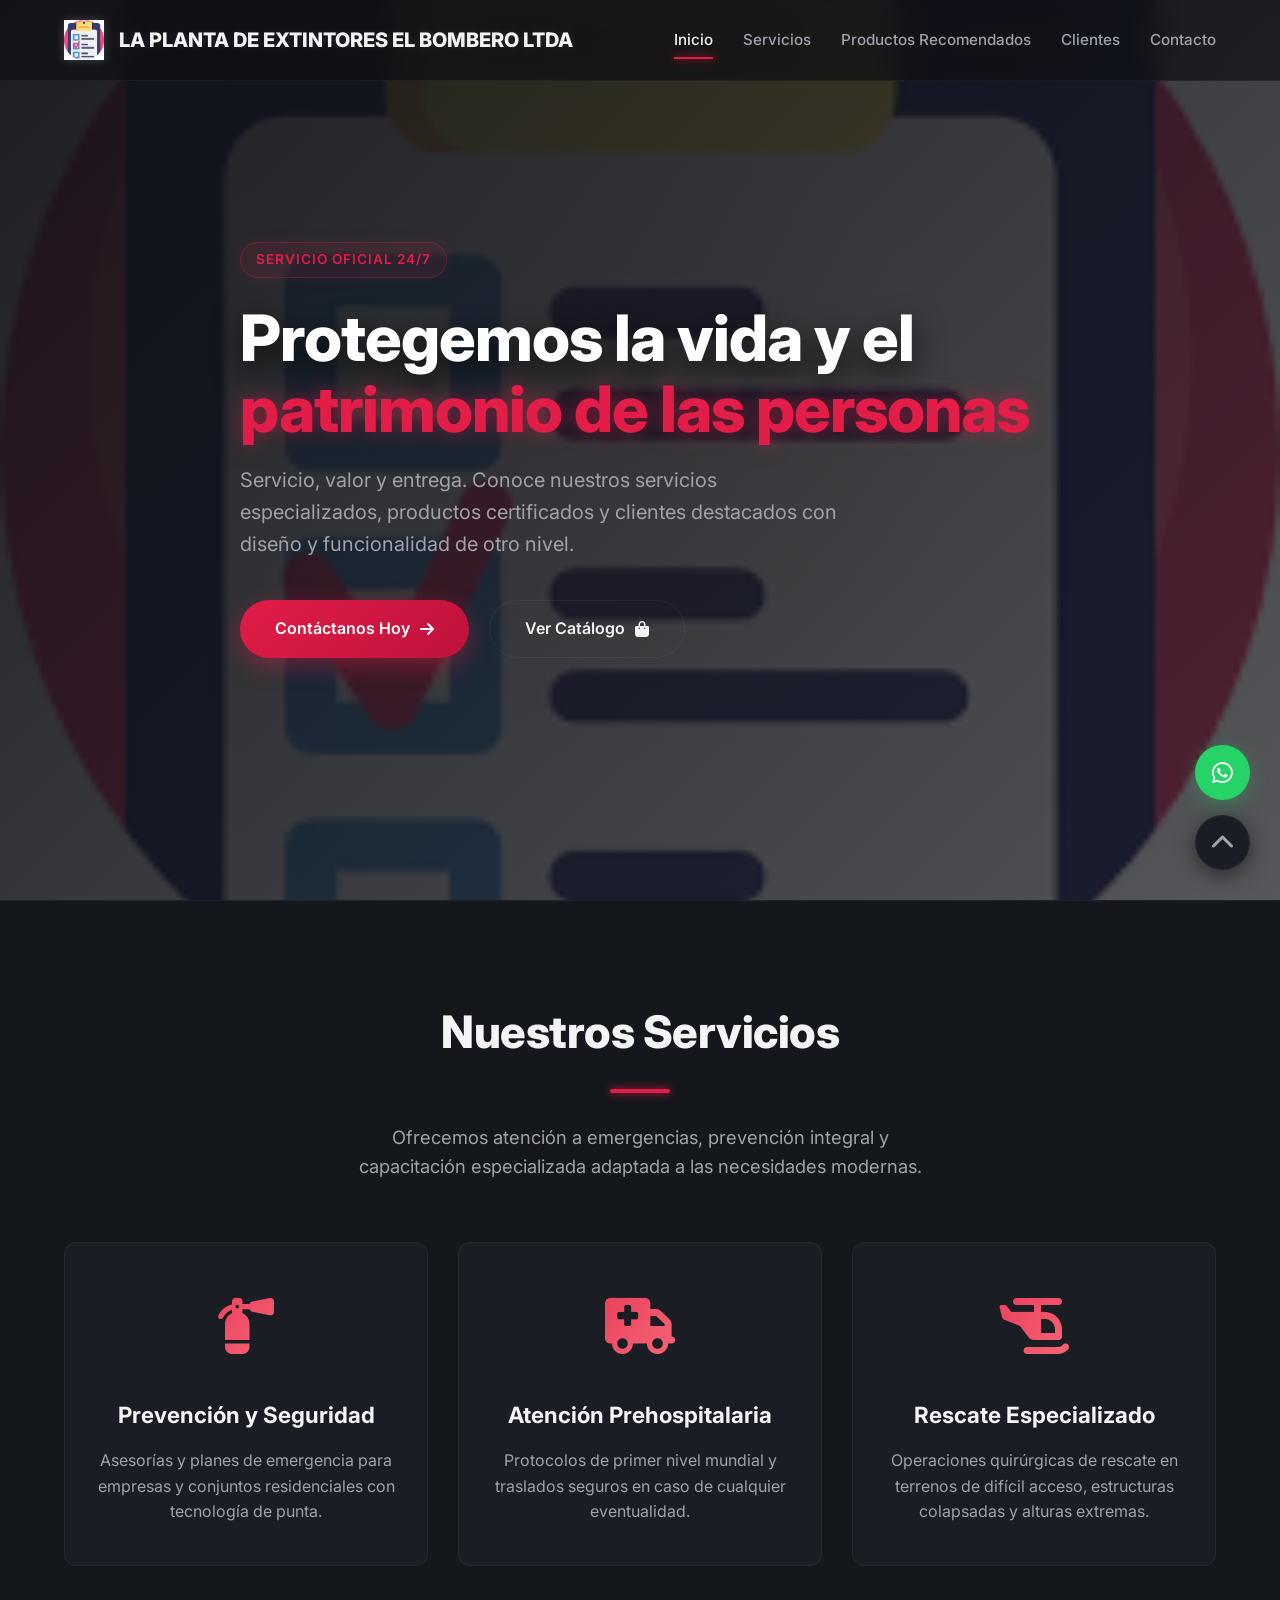
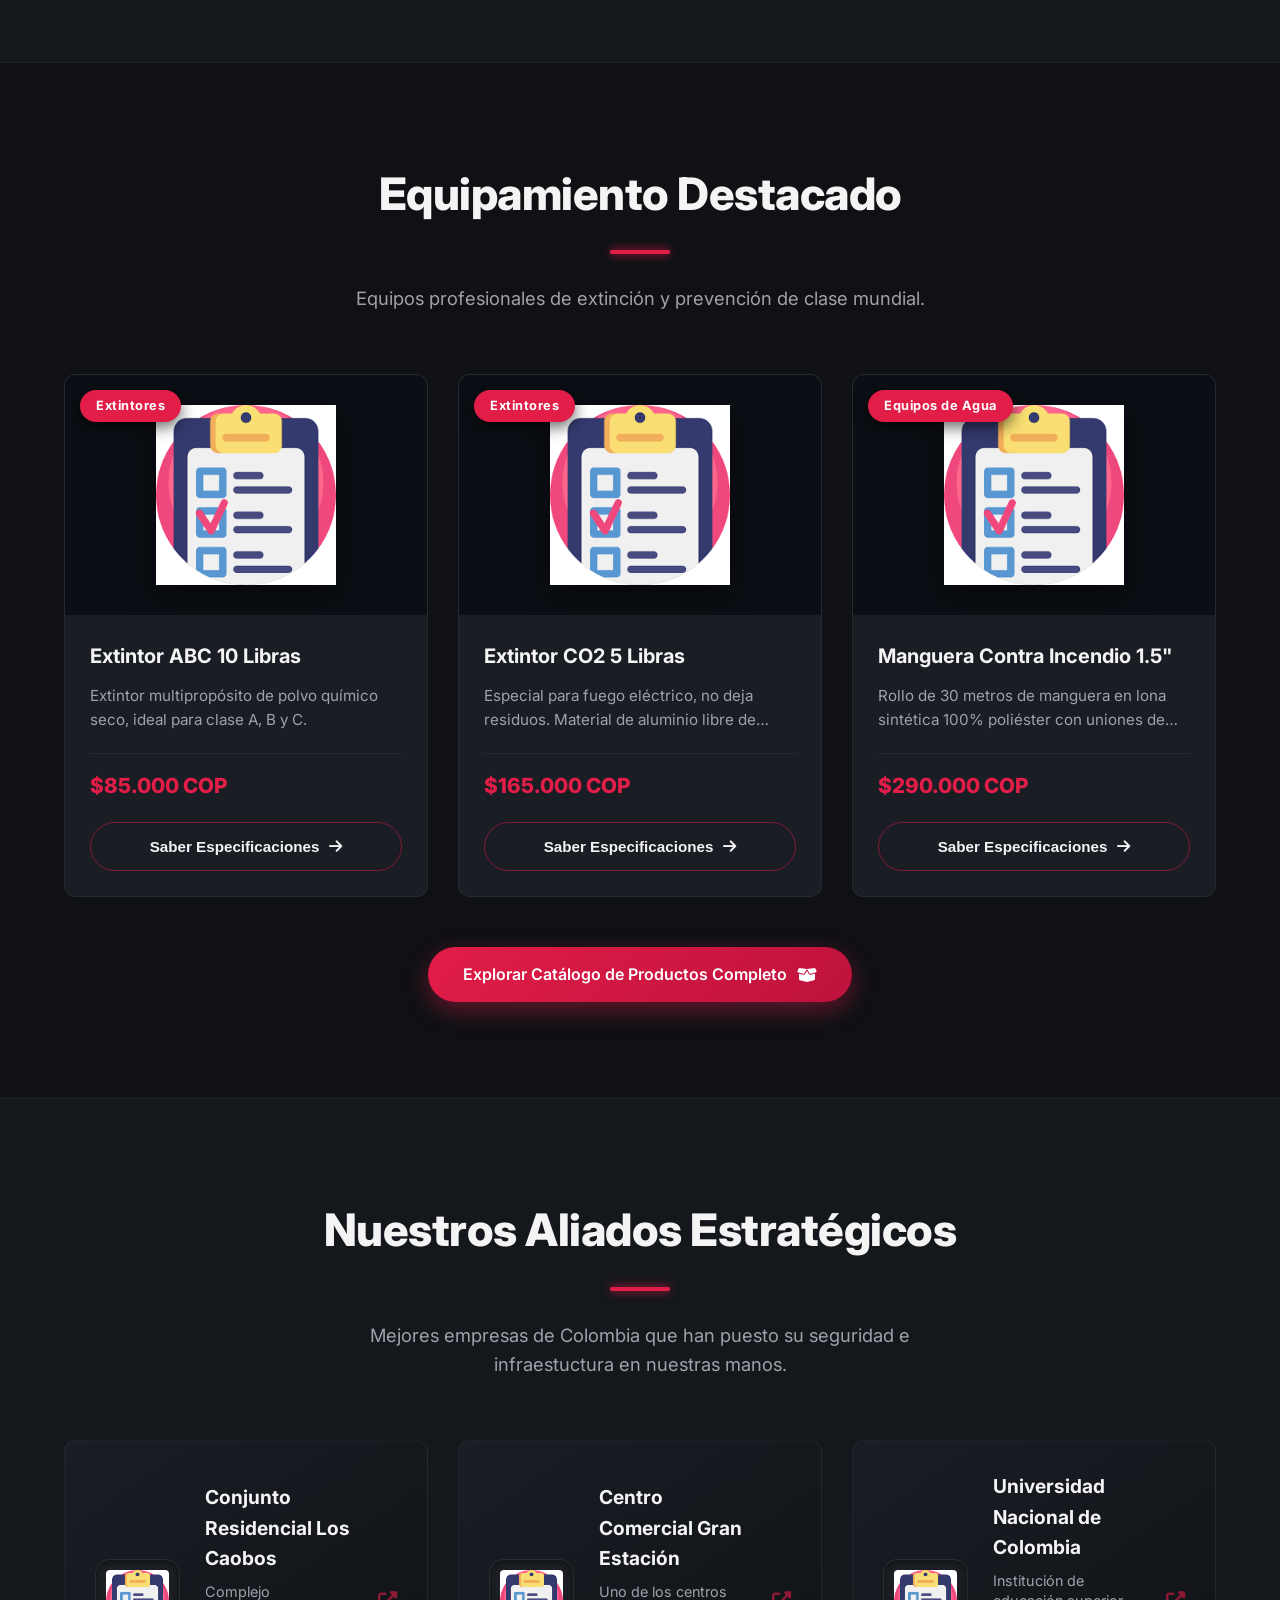
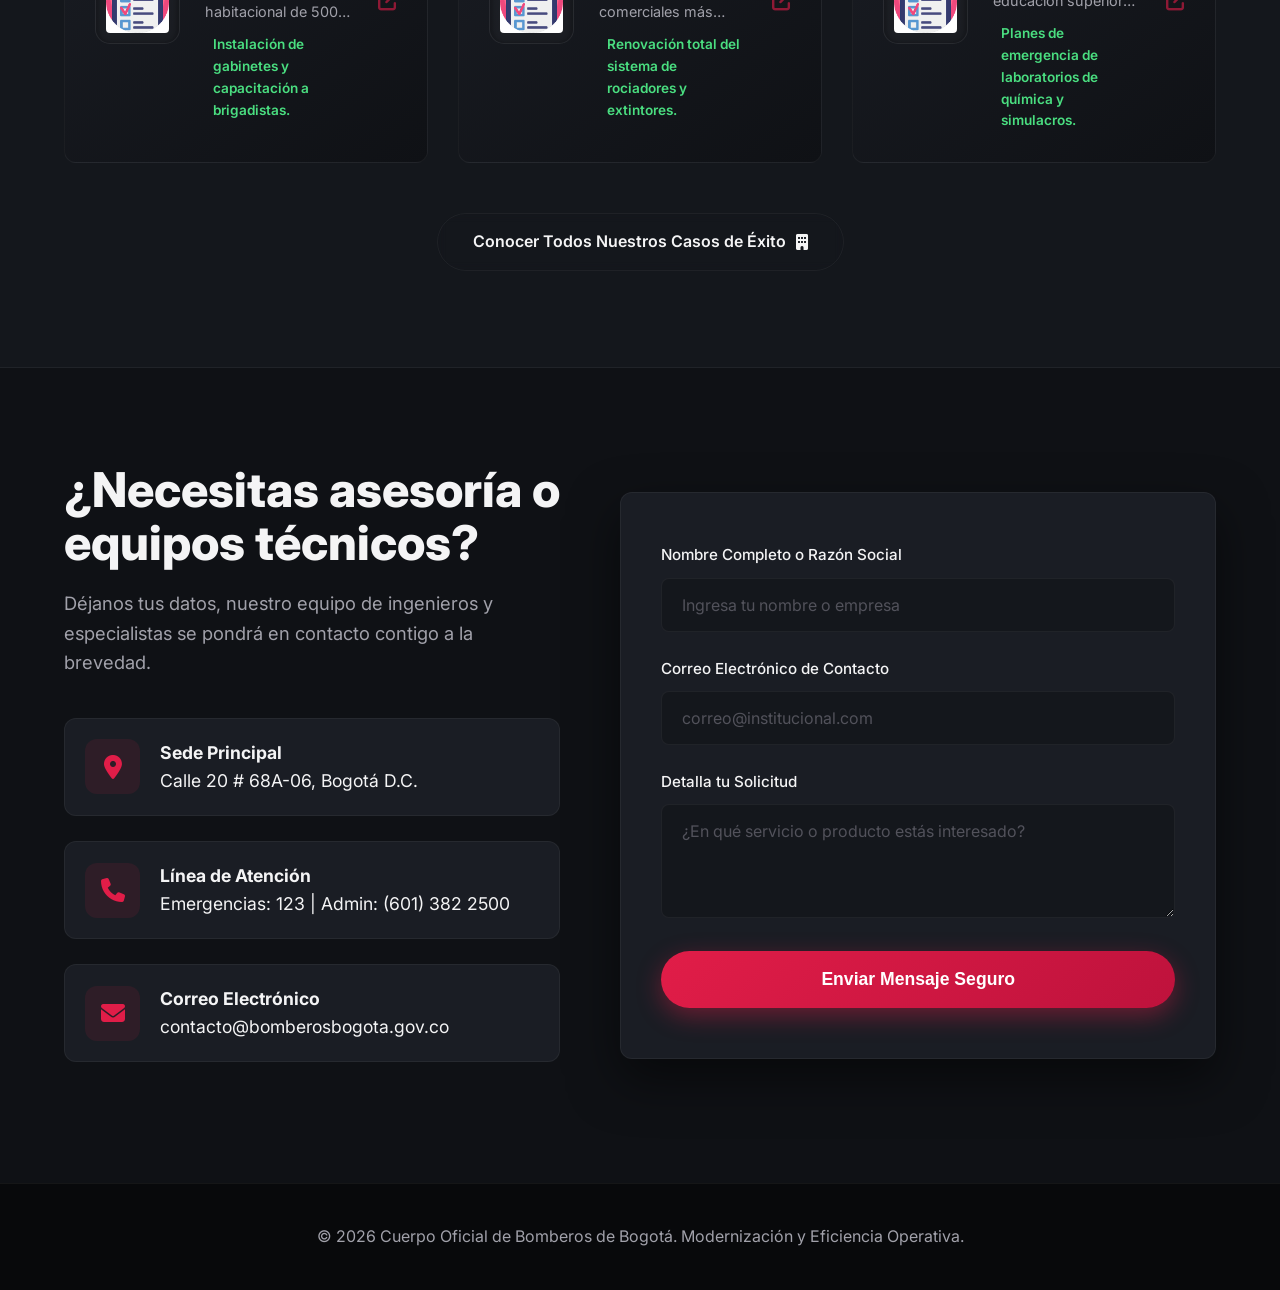
==== index.html @ cc18b4d2 "Commit1; Prototipo / Idea" ====
<!DOCTYPE html>
<html lang="es">

<head>
    <meta charset="UTF-8">
    <meta name="viewport" content="width=device-width, initial-scale=1.0">
    <title>LA PLANTA DE EXTINTORES EL BOMBERO LTDA
        | Oficial</title>
    <!-- Google Fonts -->
    <link rel="preconnect" href="https://fonts.googleapis.com">
    <link rel="preconnect" href="https://fonts.gstatic.com" crossorigin>
    <link href="https://fonts.googleapis.com/css2?family=Inter:wght@300;400;500;600;700;800&display=swap"
        rel="stylesheet">
    <!-- Font Awesome for Icons -->
    <link rel="stylesheet" href="https://cdnjs.cloudflare.com/ajax/libs/font-awesome/6.4.0/css/all.min.css">
    <link rel="stylesheet" href="style.css">
</head>

<body>

    <!-- Header Pegajoso Premium -->
    <header id="header">
        <div class="container header-container">
            <div class="logo">
                <img src="Test.png" alt="Logo Bomberos Bogotá">
                <span>LA PLANTA DE EXTINTORES EL BOMBERO LTDA</span>
            </div>
            <nav>
                <ul class="nav-links" id="navLinks">
                    <li><a href="#inicio" class="active">Inicio</a></li>
                    <li><a href="#servicios">Servicios</a></li>
                    <li><a href="#productos-destacados">Productos Recomendados</a></li>
                    <li><a href="#clientes-destacados">Clientes</a></li>
                    <li><a href="#contacto">Contacto</a></li>
                </ul>
                <div class="menu-toggle" id="mobile-menu">
                    <i class="fas fa-bars"></i>
                </div>
            </nav>
        </div>
    </header>

    <!-- Inicio / Hero con Tema Oscuro y Glow -->
    <section id="inicio" class="hero" style="background-image: url('Test.png');">
        <div class="hero-glow"></div>
        <div class="container hero-content">
            <div class="badge">Servicio Oficial 24/7</div>
            <h1>Protegemos la vida y el <span>patrimonio de las personas</span></h1>
            <p>Servicio, valor y entrega. Conoce nuestros servicios especializados, productos certificados y clientes
                destacados con diseño y funcionalidad de otro nivel.</p>
            <div class="btn-group">
                <a href="#contacto" class="btn btn-primary">Contáctanos Hoy <i class="fas fa-arrow-right"></i></a>
                <a href="catalogo.html" class="btn btn-secondary">Ver Catálogo <i class="fas fa-shopping-bag"></i></a>
            </div>
        </div>
    </section>

    <!-- Servicios -->
    <section id="servicios" class="section bg-alt">
        <div class="container">
            <div class="section-header">
                <h2>Nuestros Servicios</h2>
                <div class="accent-line"></div>
                <p>Ofrecemos atención a emergencias, prevención integral y capacitación especializada adaptada a las
                    necesidades modernas.</p>
            </div>
            <div class="services-grid">
                <div class="service-card">
                    <div class="icon"><i class="fas fa-fire-extinguisher"></i></div>
                    <h3>Prevención y Seguridad</h3>
                    <p>Asesorías y planes de emergencia para empresas y conjuntos residenciales con tecnología de punta.
                    </p>
                </div>
                <div class="service-card">
                    <div class="icon"><i class="fas fa-truck-medical"></i></div>
                    <h3>Atención Prehospitalaria</h3>
                    <p>Protocolos de primer nivel mundial y traslados seguros en caso de cualquier eventualidad.</p>
                </div>
                <div class="service-card">
                    <div class="icon"><i class="fas fa-helicopter"></i></div>
                    <h3>Rescate Especializado</h3>
                    <p>Operaciones quirúrgicas de rescate en terrenos de difícil acceso, estructuras colapsadas y
                        alturas extremas.</p>
                </div>
            </div>
        </div>
    </section>

    <!-- Productos Destacados -->
    <section id="productos-destacados" class="section">
        <div class="container">
            <div class="section-header">
                <h2>Equipamiento Destacado</h2>
                <div class="accent-line"></div>
                <p>Equipos profesionales de extinción y prevención de clase mundial.</p>
            </div>

            <!-- Grilla de JS (Solo mostrará 3) -->
            <div class="products-grid" id="home-products-container">
                <!-- Se llenará dinámicamente -->
            </div>

            <div class="text-center mt-5">
                <a href="catalogo.html" class="btn btn-primary">Explorar Catálogo de Productos Completo <i
                        class="fas fa-box-open"></i></a>
            </div>
        </div>
    </section>

    <!-- Clientes Destacados -->
    <section id="clientes-destacados" class="section bg-alt">
        <div class="container">
            <div class="section-header">
                <h2>Nuestros Aliados Estratégicos</h2>
                <div class="accent-line"></div>
                <p>Mejores empresas de Colombia que han puesto su seguridad e infraestuctura en nuestras manos.</p>
            </div>

            <div class="clients-grid" id="home-clients-container">
                <!-- Se llenará dinámicamente (Solo 3) -->
            </div>

            <div class="text-center mt-5">
                <a href="clientes.html" class="btn btn-secondary">Conocer Todos Nuestros Casos de Éxito <i
                        class="fas fa-building"></i></a>
            </div>
        </div>
    </section>

    <!-- Contacto / Formulario -->
    <section id="contacto" class="section">
        <div class="container contact-container">
            <div class="contact-info">
                <h2>¿Necesitas asesoría o equipos técnicos?</h2>
                <p>Déjanos tus datos, nuestro equipo de ingenieros y especialistas se pondrá en contacto contigo a la
                    brevedad.</p>
                <div class="info-item">
                    <i class="fas fa-map-marker-alt"></i>
                    <div>
                        <strong>Sede Principal</strong><br>
                        Calle 20 # 68A-06, Bogotá D.C.
                    </div>
                </div>
                <div class="info-item">
                    <i class="fas fa-phone"></i>
                    <div>
                        <strong>Línea de Atención</strong><br>
                        Emergencias: 123 | Admin: (601) 382 2500
                    </div>
                </div>
                <div class="info-item">
                    <i class="fas fa-envelope"></i>
                    <div>
                        <strong>Correo Electrónico</strong><br>
                        contacto@bomberosbogota.gov.co
                    </div>
                </div>
            </div>

            <form class="contact-form" id="contactForm">
                <div class="form-group">
                    <label for="name">Nombre Completo o Razón Social</label>
                    <input type="text" id="name" required placeholder="Ingresa tu nombre o empresa">
                </div>
                <div class="form-group">
                    <label for="email">Correo Electrónico de Contacto</label>
                    <input type="email" id="email" required placeholder="correo@institucional.com">
                </div>
                <div class="form-group">
                    <label for="message">Detalla tu Solicitud</label>
                    <textarea id="message" rows="4" required
                        placeholder="¿En qué servicio o producto estás interesado?"></textarea>
                </div>
                <button type="submit" class="btn btn-primary">Enviar Mensaje Seguro</button>
            </form>
        </div>
    </section>

    <!-- Footer Elegante -->
    <footer>
        <div class="container">
            <p>&copy; 2026 Cuerpo Oficial de Bomberos de Bogotá. Modernización y Eficiencia Operativa.</p>
        </div>
    </footer>

    <!-- Elementos Flotantes (WhatsApp + Subir) -->
    <div class="floating-actions">
        <!-- WhatsApp Botón -->
        <a href="https://wa.me/573000000000?text=Hola,%20me%20gustaría%20saber%20más%20sobre%20sus%20productos."
            class="float-btn whatsapp-float" target="_blank" rel="noopener noreferrer" aria-label="WhatsApp">
            <i class="fab fa-whatsapp"></i>
        </a>
        <!-- Subir Arriba -->
        <a href="#" class="float-btn scroll-top" id="scrollTopBtn" aria-label="Ir Arriba">
            <i class="fas fa-chevron-up"></i>
        </a>
    </div>

    <!-- Scripts -->
    <script src="script.js"></script>
</body>

</html>
---- style.css ----
/* Variables y Reset para Tema Oscuro Neutro y Premium */
:root {
    --primary-red: #E11D48;
    --primary-dark: #BE123C;
    --dark-bg: #0F1115;       /* Fondo súper oscuro, no negro puro */
    --card-bg: #1A1D24;       /* Fondo de tarjetas, sutilmente más claro */
    --card-hover: #22262F;    
    --text-main: #F4F4F5;     /* Blanco roto (off-white) suave a la vista */
    --text-light: #A1A1AA;    /* Gris neutro para textos secundarios */
    --border-color: rgba(255, 255, 255, 0.05);
    --border-hover: rgba(225, 29, 72, 0.5);
    --glow-red: rgba(225, 29, 72, 0.4);
    --border-radius: 12px;
    --transition: all 0.4s cubic-bezier(0.25, 0.8, 0.25, 1);
}

html {
    scroll-behavior: smooth;
    scroll-padding-top: 80px;
}

* {
    margin: 0;
    padding: 0;
    box-sizing: border-box;
}

body {
    font-family: 'Inter', sans-serif;
    color: var(--text-main);
    line-height: 1.6;
    background-color: var(--dark-bg);
    overflow-x: hidden;
}

a { text-decoration: none; color: inherit; }
ul { list-style: none; }

.container {
    width: 90%;
    max-width: 1200px;
    margin: 0 auto;
}

.section {
    padding: 6rem 0;
}

.bg-alt {
    background-color: #14171C; /* Ligeramente más claro que el fondo principal */
    border-top: 1px solid var(--border-color);
    border-bottom: 1px solid var(--border-color);
}

/* Glassmorphism Header Pegajoso */
header {
    position: fixed;
    top: 0;
    left: 0;
    width: 100%;
    background: rgba(15, 17, 21, 0.7);
    backdrop-filter: blur(16px);
    -webkit-backdrop-filter: blur(16px);
    z-index: 1000;
    border-bottom: 1px solid var(--border-color);
    transition: var(--transition);
}

header.scrolled {
    padding: 2px 0;
    background: rgba(15, 17, 21, 0.95);
    box-shadow: 0 10px 30px rgba(0,0,0,0.5);
    border-bottom: 1px solid rgba(225, 29, 72, 0.2);
}

.header-container {
    display: flex;
    justify-content: space-between;
    align-items: center;
    height: 80px;
    transition: var(--transition);
}

header.scrolled .header-container {
    height: 70px;
}

.logo {
    display: flex;
    align-items: center;
    gap: 15px;
    font-weight: 800;
    font-size: 1.25rem;
    color: var(--text-main);
    text-shadow: 0 0 10px rgba(255,255,255,0.1);
}

.logo img {
    height: 40px;
    width: auto;
    object-fit: contain;
    filter: drop-shadow(0 0 5px rgba(255,255,255,0.2));
}

nav .nav-links {
    display: flex;
    gap: 30px;
}

nav .nav-links a {
    font-weight: 500;
    font-size: 0.95rem;
    color: var(--text-light);
    transition: var(--transition);
    position: relative;
    padding: 10px 0;
}

nav .nav-links a::after {
    content: '';
    position: absolute;
    bottom: 0;
    left: 0;
    width: 0%;
    height: 2px;
    background-color: var(--primary-red);
    transition: var(--transition);
    box-shadow: 0 0 8px var(--primary-red);
}

nav .nav-links a:hover, nav .nav-links a.active {
    color: var(--text-main);
}

nav .nav-links a:hover::after,
nav .nav-links a.active::after {
    width: 100%;
}

.menu-toggle {
    display: none;
    font-size: 1.5rem;
    cursor: pointer;
    color: var(--primary-red);
}

/* Hero Section (Efecto Dinámico Premium) */
.hero {
    height: 100vh;
    min-height: 700px;
    background-size: cover;
    background-position: center;
    background-attachment: fixed;
    position: relative;
    display: flex;
    align-items: center;
    color: var(--text-main);
    z-index: 1;
}

.hero::after {
    content: '';
    position: absolute;
    inset: 0;
    background: linear-gradient(135deg, rgba(15, 17, 21, 0.95) 0%, rgba(15, 17, 21, 0.7) 100%);
    z-index: -1;
}

.hero-glow {
    position: absolute;
    width: 50vw;
    height: 50vw;
    background: radial-gradient(circle, rgba(225,29,72,0.1) 0%, rgba(0,0,0,0) 70%);
    top: 50%;
    left: 50%;
    transform: translate(-50%, -50%);
    z-index: -1;
    pointer-events: none;
}

.hero-content {
    max-width: 800px;
    animation: fadeInDown 1.2s ease forwards;
}

.badge {
    display: inline-block;
    padding: 6px 15px;
    background: rgba(225, 29, 72, 0.1);
    border: 1px solid rgba(225, 29, 72, 0.3);
    color: var(--primary-red);
    border-radius: 50px;
    font-size: 0.85rem;
    font-weight: 600;
    letter-spacing: 1px;
    text-transform: uppercase;
    margin-bottom: 25px;
    box-shadow: 0 0 15px rgba(225, 29, 72, 0.1);
}

@keyframes fadeInDown {
    from { opacity: 0; transform: translateY(-30px); filter: blur(10px); }
    to { opacity: 1; transform: translateY(0); filter: blur(0); }
}

.hero h1 {
    font-size: 4rem;
    font-weight: 800;
    margin-bottom: 20px;
    line-height: 1.1;
    letter-spacing: -1px;
    color: #FFF;
    text-shadow: 0 10px 30px rgba(0,0,0,0.8);
}

.hero h1 span {
    color: var(--primary-red);
    text-shadow: 0 0 20px rgba(225, 29, 72, 0.5);
}

.hero p {
    font-size: 1.25rem;
    margin-bottom: 40px;
    color: var(--text-light);
    max-width: 600px;
}

.btn-group {
    display: flex;
    gap: 20px;
    flex-wrap: wrap;
}

.btn {
    display: inline-flex;
    align-items: center;
    justify-content: center;
    padding: 15px 35px;
    border-radius: 50px;
    font-weight: 600;
    transition: var(--transition);
    cursor: pointer;
    border: none;
    font-size: 1rem;
    text-align: center;
    position: relative;
    overflow: hidden;
    z-index: 1;
}

.btn-primary {
    background: linear-gradient(135deg, var(--primary-red) 0%, var(--primary-dark) 100%);
    color: #FFF;
    box-shadow: 0 8px 25px var(--glow-red);
}

.btn-primary::before {
    content: '';
    position: absolute;
    top: 0; left: 0; width: 100%; height: 100%;
    background: linear-gradient(135deg, var(--primary-dark) 0%, var(--primary-red) 100%);
    z-index: -1;
    transition: opacity 0.4s;
    opacity: 0;
}

.btn-primary:hover {
    transform: translateY(-3px);
    box-shadow: 0 12px 30px var(--glow-red);
}

.btn-primary:hover::before {
    opacity: 1;
}

.btn-secondary {
    background: transparent;
    color: var(--text-main);
    border: 1px solid var(--border-color);
    backdrop-filter: blur(5px);
}

.btn-secondary:hover {
    background: rgba(255, 255, 255, 0.05);
    border-color: var(--text-light);
    transform: translateY(-3px);
}

.btn i {
    margin-left: 10px;
}

/* Encabezados de Sección */
.section-header {
    text-align: center;
    margin-bottom: 60px;
}

.section-header h2 {
    font-size: 2.8rem;
    color: var(--text-main);
    margin-bottom: 15px;
    font-weight: 800;
    letter-spacing: -0.5px;
}

.section-header p {
    color: var(--text-light);
    font-size: 1.15rem;
    max-width: 600px;
    margin: 0 auto;
}

.accent-line {
    width: 60px;
    height: 4px;
    background: var(--primary-red);
    margin: 20px auto 30px;
    border-radius: 2px;
    box-shadow: 0 0 10px var(--primary-red);
}

/* Categorias / Filtros Catalogo */
.category-filters {
    display: flex;
    justify-content: center;
    flex-wrap: wrap;
    gap: 15px;
    margin-bottom: 40px;
}

.cat-btn {
    background: var(--card-bg);
    border: 1px solid var(--border-color);
    color: var(--text-light);
    padding: 10px 20px;
    border-radius: 50px;
    cursor: pointer;
    font-weight: 500;
    transition: var(--transition);
}

.cat-btn:hover, .cat-btn.active {
    background: var(--primary-red);
    color: #FFF;
    border-color: var(--primary-red);
    box-shadow: 0 5px 15px var(--glow-red);
}

/* Buscador Modernizado */
.search-bar {
    max-width: 600px;
    margin: 0 auto 50px;
    position: relative;
}

.search-bar input {
    width: 100%;
    padding: 18px 25px 18px 55px;
    border: 1px solid var(--border-color);
    background-color: var(--card-bg);
    border-radius: 50px;
    font-size: 1.1rem;
    font-family: inherit;
    color: var(--text-main);
    transition: var(--transition);
    outline: none;
    box-shadow: inset 0 2px 10px rgba(0,0,0,0.2);
}

.search-bar input::placeholder {
    color: #52525B;
}

.search-bar input:focus {
    background-color: var(--card-hover);
    border-color: var(--primary-red);
    box-shadow: 0 0 20px rgba(225, 29, 72, 0.15), inset 0 2px 5px rgba(0,0,0,0.5);
}

.search-bar i {
    position: absolute;
    left: 22px;
    top: 50%;
    transform: translateY(-50%);
    color: var(--text-light);
    font-size: 1.2rem;
    transition: var(--transition);
}

.search-bar input:focus + i {
    color: var(--primary-red);
}

/* Services */
.services-grid {
    display: grid;
    grid-template-columns: repeat(auto-fit, minmax(320px, 1fr));
    gap: 30px;
}

.service-card {
    background: var(--card-bg);
    padding: 40px 30px;
    border-radius: var(--border-radius);
    border: 1px solid var(--border-color);
    text-align: center;
    transition: var(--transition);
    position: relative;
    overflow: hidden;
    z-index: 1;
}

/* Efecto Hover Luminoso en Cards */
.service-card::after {
    content: '';
    position: absolute;
    top: -50%; right: -50%; bottom: -50%; left: -50%;
    background: radial-gradient(circle, rgba(225,29,72,0.1) 0%, rgba(255,255,255,0) 50%);
    opacity: 0;
    transition: var(--transition);
    z-index: -1;
    transform: scale(0.8);
}

.service-card:hover {
    transform: translateY(-10px);
    border-color: var(--border-hover);
    box-shadow: 0 15px 40px rgba(0, 0, 0, 0.4);
    background-color: var(--card-hover);
}

.service-card:hover::after {
    opacity: 1;
    transform: scale(1);
}

.service-card .icon {
    font-size: 3.5rem;
    background: linear-gradient(135deg, var(--primary-red), #FF8A8A);
    background-clip: text;
    -webkit-background-clip: text;
    -webkit-text-fill-color: transparent;
    margin-bottom: 25px;
    transition: var(--transition);
}

.service-card:hover .icon {
    transform: scale(1.1) rotate(5deg);
    filter: drop-shadow(0 5px 15px rgba(225,29,72,0.4));
}

.service-card h3 {
    margin-bottom: 15px;
    font-size: 1.4rem;
    font-weight: 700;
}

.service-card p {
    color: var(--text-light);
    font-size: 1rem;
}

/* Grid Productos */
.products-grid {
    display: grid;
    grid-template-columns: repeat(auto-fill, minmax(300px, 1fr));
    gap: 30px;
    margin-bottom: 50px;
}

.product-card {
    background: var(--card-bg);
    border-radius: var(--border-radius);
    border: 1px solid var(--border-color);
    overflow: hidden;
    transition: var(--transition);
    display: flex;
    flex-direction: column;
}

.product-card:hover {
    transform: translateY(-8px);
    box-shadow: 0 20px 40px rgba(0,0,0,0.4);
    border-color: var(--border-hover);
}

.product-img {
    height: 240px;
    overflow: hidden;
    background-color: #0B0E14; /* Fondo oscuro puro para resaltar imagen */
    position: relative;
    padding: 30px;
    display: flex;
    align-items: center;
    justify-content: center;
}

.product-img::before {
    content: '';
    position: absolute;
    width: 60%;
    height: 60%;
    background: radial-gradient(circle, rgba(255,255,255,0.05) 0%, rgba(255,255,255,0) 70%);
}

.product-categorie-badge {
    position: absolute;
    top: 15px;
    left: 15px;
    background: var(--primary-red);
    color: #FFF;
    padding: 6px 16px;
    border-radius: 50px;
    font-size: 0.8rem;
    font-weight: 700;
    z-index: 10;
    box-shadow: 0 5px 15px rgba(0,0,0,0.6);
    letter-spacing: 0.5px;
}

.product-img img {
    max-width: 100%;
    max-height: 100%;
    object-fit: contain;
    transition: transform 0.6s cubic-bezier(0.25, 0.8, 0.25, 1);
    filter: drop-shadow(0 10px 15px rgba(0,0,0,0.5));
    z-index: 1;
}

.product-card:hover .product-img img {
    transform: scale(1.15) rotate(-3deg);
}

.product-info {
    padding: 25px;
    flex-grow: 1;
    display: flex;
    flex-direction: column;
}

.product-info h3 {
    margin-bottom: 12px;
    color: var(--text-main);
    font-size: 1.25rem;
}

.product-info p {
    color: var(--text-light);
    font-size: 0.95rem;
    margin-bottom: 20px;
    flex-grow: 1;
}

.product-price {
    font-weight: 800;
    color: var(--primary-red);
    font-size: 1.3rem;
    padding-top: 15px;
    border-top: 1px solid var(--border-color);
}

/* Clientes Posteriores */
.clients-grid {
    display: grid;
    grid-template-columns: repeat(auto-fit, minmax(350px, 1fr));
    gap: 30px;
    margin-bottom: 50px;
}

.client-card {
    background: linear-gradient(145deg, var(--card-bg) 0%, var(--dark-bg) 100%);
    border-radius: var(--border-radius);
    border: 1px solid var(--border-color);
    padding: 30px;
    display: flex;
    gap: 25px;
    align-items: center;
    transition: var(--transition);
    position: relative;
    overflow: hidden;
}

.client-card::before {
    content: '';
    position: absolute;
    left: 0;
    top: 0;
    height: 100%;
    width: 4px;
    background: linear-gradient(to bottom, var(--primary-red), transparent);
    transform: scaleY(0);
    transform-origin: top;
    transition: transform 0.4s ease;
}

.client-card:hover {
    transform: translateY(-5px);
    box-shadow: 0 15px 30px rgba(0,0,0,0.4);
    border-color: rgba(255,255,255,0.1);
}

.client-card:hover::before {
    transform: scaleY(1);
}

.client-logo {
    width: 85px;
    height: 85px;
    border-radius: 15px;
    object-fit: contain;
    background-color: rgba(255,255,255,0.03);
    padding: 10px;
    border: 1px solid rgba(255,255,255,0.05);
    flex-shrink: 0;
    box-shadow: inset 0 2px 10px rgba(0,0,0,0.5);
    transition: var(--transition);
}

.client-card:hover .client-logo {
    background-color: rgba(255,255,255,0.08);
}

.client-details h3 {
    margin-bottom: 8px;
    font-size: 1.2rem;
    font-weight: 700;
}

.client-details p {
    color: var(--text-light);
    font-size: 0.9rem;
    line-height: 1.4;
    margin-bottom: 12px;
}

.client-details .work-done {
    font-size: 0.85rem;
    color: #4ADE80; /* Verde brillante neutro */
    font-weight: 600;
    display: flex;
    align-items: flex-start;
    gap: 8px;
}

.work-done i {
    margin-top: 3px;
}

/* Contacto Mejorado */
.contact-container {
    display: grid;
    grid-template-columns: 1fr 1.2fr;
    gap: 60px;
    align-items: center;
}

.contact-info h2 {
    font-size: 3rem;
    margin-bottom: 20px;
    font-weight: 800;
    line-height: 1.1;
}

.contact-info p {
    color: var(--text-light);
    margin-bottom: 40px;
    font-size: 1.15rem;
}

.info-item {
    display: flex;
    align-items: center;
    gap: 20px;
    margin-bottom: 25px;
    font-size: 1.1rem;
    padding: 20px;
    background-color: var(--card-bg);
    border: 1px solid var(--border-color);
    border-radius: var(--border-radius);
    transition: var(--transition);
}

.info-item:hover {
    box-shadow: 0 10px 25px rgba(0,0,0,0.3);
    border-color: rgba(255,255,255,0.1);
    transform: translateX(10px);
}

.info-item i {
    color: var(--primary-red);
    background-color: rgba(225, 29, 72, 0.1);
    width: 55px;
    height: 55px;
    display: flex;
    align-items: center;
    justify-content: center;
    border-radius: 12px;
    font-size: 1.5rem;
    flex-shrink: 0;
}

.contact-form {
    background: var(--card-bg);
    padding: 50px 40px;
    border-radius: var(--border-radius);
    box-shadow: 0 20px 50px rgba(0,0,0,0.5);
    border: 1px solid var(--border-color);
}

.form-group {
    margin-bottom: 25px;
}

.form-group label {
    display: block;
    margin-bottom: 10px;
    font-weight: 500;
    color: var(--text-main);
    font-size: 0.95rem;
}

.form-group input,
.form-group textarea {
    width: 100%;
    padding: 16px 20px;
    border: 1px solid var(--border-color);
    border-radius: 8px;
    font-family: inherit;
    font-size: 1rem;
    transition: var(--transition);
    background-color: rgba(0,0,0,0.2);
    color: var(--text-main);
}

.form-group input::placeholder,
.form-group textarea::placeholder {
    color: #52525B;
}

.form-group input:focus,
.form-group textarea:focus {
    background-color: rgba(0,0,0,0.4);
    border-color: var(--primary-red);
    outline: none;
    box-shadow: 0 0 0 4px rgba(225, 29, 72, 0.1);
}

.contact-form .btn {
    width: 100%;
    padding: 18px;
    font-size: 1.1rem;
}

/* Footer */
footer {
    background-color: #08090B;
    color: var(--text-light);
    text-align: center;
    padding: 40px 0;
    border-top: 1px solid var(--border-color);
}

/* Botones y Elementos Flotantes (WhatsApp + Ir arriba) */
.floating-actions {
    position: fixed;
    bottom: 30px;
    right: 30px;
    display: flex;
    flex-direction: column;
    gap: 15px;
    z-index: 999;
}

.float-btn {
    width: 55px;
    height: 55px;
    border-radius: 50%;
    display: flex;
    justify-content: center;
    align-items: center;
    font-size: 1.5rem;
    color: #FFF;
    transition: var(--transition);
    opacity: 0;
    visibility: hidden;
    transform: translateY(20px);
}

.float-btn.show, .whatsapp-float {
    opacity: 1;
    visibility: visible;
    transform: translateY(0);
}

.scroll-top {
    background-color: var(--card-bg);
    border: 1px solid var(--border-color);
    box-shadow: 0 5px 20px rgba(0,0,0,0.5);
    color: var(--text-light);
}

.scroll-top:hover {
    background-color: var(--primary-red);
    color: #FFF;
    border-color: var(--primary-red);
    box-shadow: 0 8px 25px var(--glow-red);
}

.whatsapp-float {
    background-color: #25D366;
    box-shadow: 0 5px 20px rgba(37, 211, 102, 0.3);
}

.whatsapp-float:hover {
    background-color: #1EBE5D;
    transform: scale(1.1);
    box-shadow: 0 8px 30px rgba(37, 211, 102, 0.5);
}

/* Modales Estilizados */
.modal {
    display: none; 
    position: fixed; 
    z-index: 2000; 
    left: 0;
    top: 0;
    width: 100%; 
    height: 100%; 
    overflow: hidden; 
    background-color: rgba(0,0,0,0.85);
    backdrop-filter: blur(8px);
    -webkit-backdrop-filter: blur(8px);
    opacity: 0;
    transition: opacity 0.3s ease;
}

.modal.show {
    display: flex;
    align-items: center;
    justify-content: center;
    opacity: 1;
}

.modal-content {
    background: var(--card-bg);
    margin: auto;
    padding: 40px;
    border: 1px solid var(--border-hover);
    width: 90%;
    max-width: 600px;
    border-radius: var(--border-radius);
    position: relative;
    box-shadow: 0 20px 60px rgba(0,0,0,0.8), 0 0 40px rgba(225, 29, 72, 0.1);
    transform: translateY(-50px) scale(0.95);
    transition: all 0.4s cubic-bezier(0.25, 0.8, 0.25, 1);
}

.modal.show .modal-content {
    transform: translateY(0) scale(1);
}

.close-btn {
    color: var(--text-light);
    position: absolute;
    top: 15px;
    right: 25px;
    font-size: 32px;
    font-weight: bold;
    cursor: pointer;
    transition: var(--transition);
}

.close-btn:hover {
    color: var(--primary-red);
    transform: scale(1.1);
}

.modal-body h2 {
    color: var(--text-main);
    margin-bottom: 10px;
    font-size: 2rem;
    line-height: 1.2;
    font-weight: 800;
}

.modal-grid-info {
    display: grid;
    grid-template-columns: 1fr 1fr;
    gap: 20px;
    background: rgba(0,0,0,0.3);
    padding: 20px;
    border-radius: 8px;
    border: 1px solid var(--border-color);
}

.modal-grid-info div strong {
    color: var(--primary-red);
    display: block;
    font-size: 0.85rem;
    text-transform: uppercase;
    margin-bottom: 5px;
    letter-spacing: 0.5px;
}

.modal-grid-info div span {
    color: var(--text-main);
    font-size: 1.05rem;
    display: flex;
    align-items: center;
}

/* Utils Extras */
.text-center { text-align: center; }
.mt-5 { margin-top: 3rem; }

/* Responsividad General */
@media (max-width: 992px) {
    .contact-container {
        grid-template-columns: 1fr;
        gap: 50px;
    }
    
    .hero h1 {
        font-size: 3.2rem;
    }
}

@media (max-width: 768px) {
    .section { padding: 4rem 0; }
    .hero h1 { font-size: 2.5rem; }
    
    .clients-grid { grid-template-columns: 1fr; }
    .client-card { flex-direction: column; text-align: center; }
    
    .client-card::before {
        height: 4px; width: 100%;
        transform: scaleX(0); transform-origin: left;
    }
    .client-card:hover::before { transform: scaleX(1); }
    
    .menu-toggle { display: block; }
    
    .nav-links {
        position: absolute;
        top: 100%; left: -100%;
        width: 100%;
        background-color: rgba(15, 17, 21, 0.98);
        backdrop-filter: blur(20px);
        flex-direction: column;
        align-items: center;
        gap: 0 !important;
        box-shadow: 0 15px 30px rgba(0,0,0,0.5);
        border-bottom: 2px solid var(--primary-red);
        transition: left 0.4s ease;
        padding: 20px 0;
    }
    
    .nav-links.active { left: 0; }
    
    .nav-links li { width: 100%; text-align: center; }
    
    .nav-links li a {
        display: block;
        padding: 15px;
        font-size: 1.1rem;
        border-bottom: 1px solid rgba(255,255,255,0.05);
    }
    .nav-links li:last-child a { border-bottom: none; }
    .nav-links li a::after { display: none; }
}
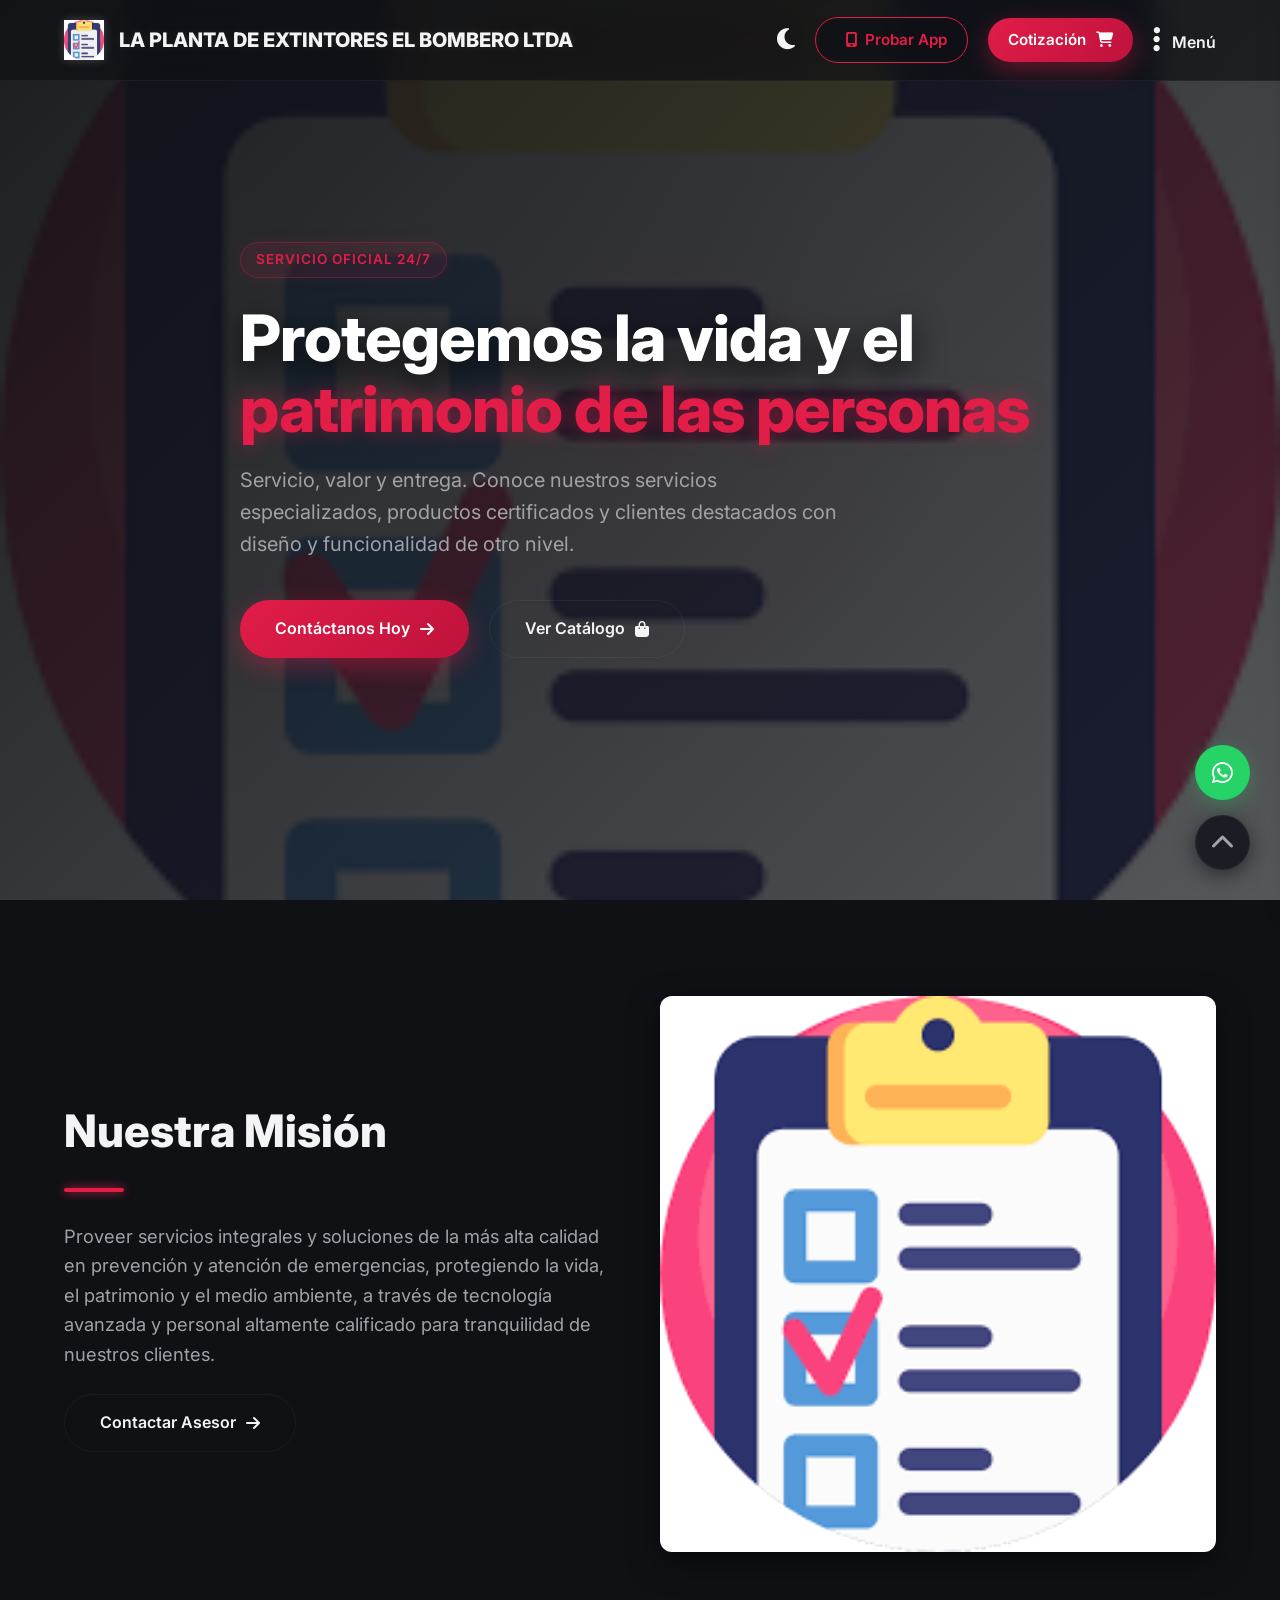
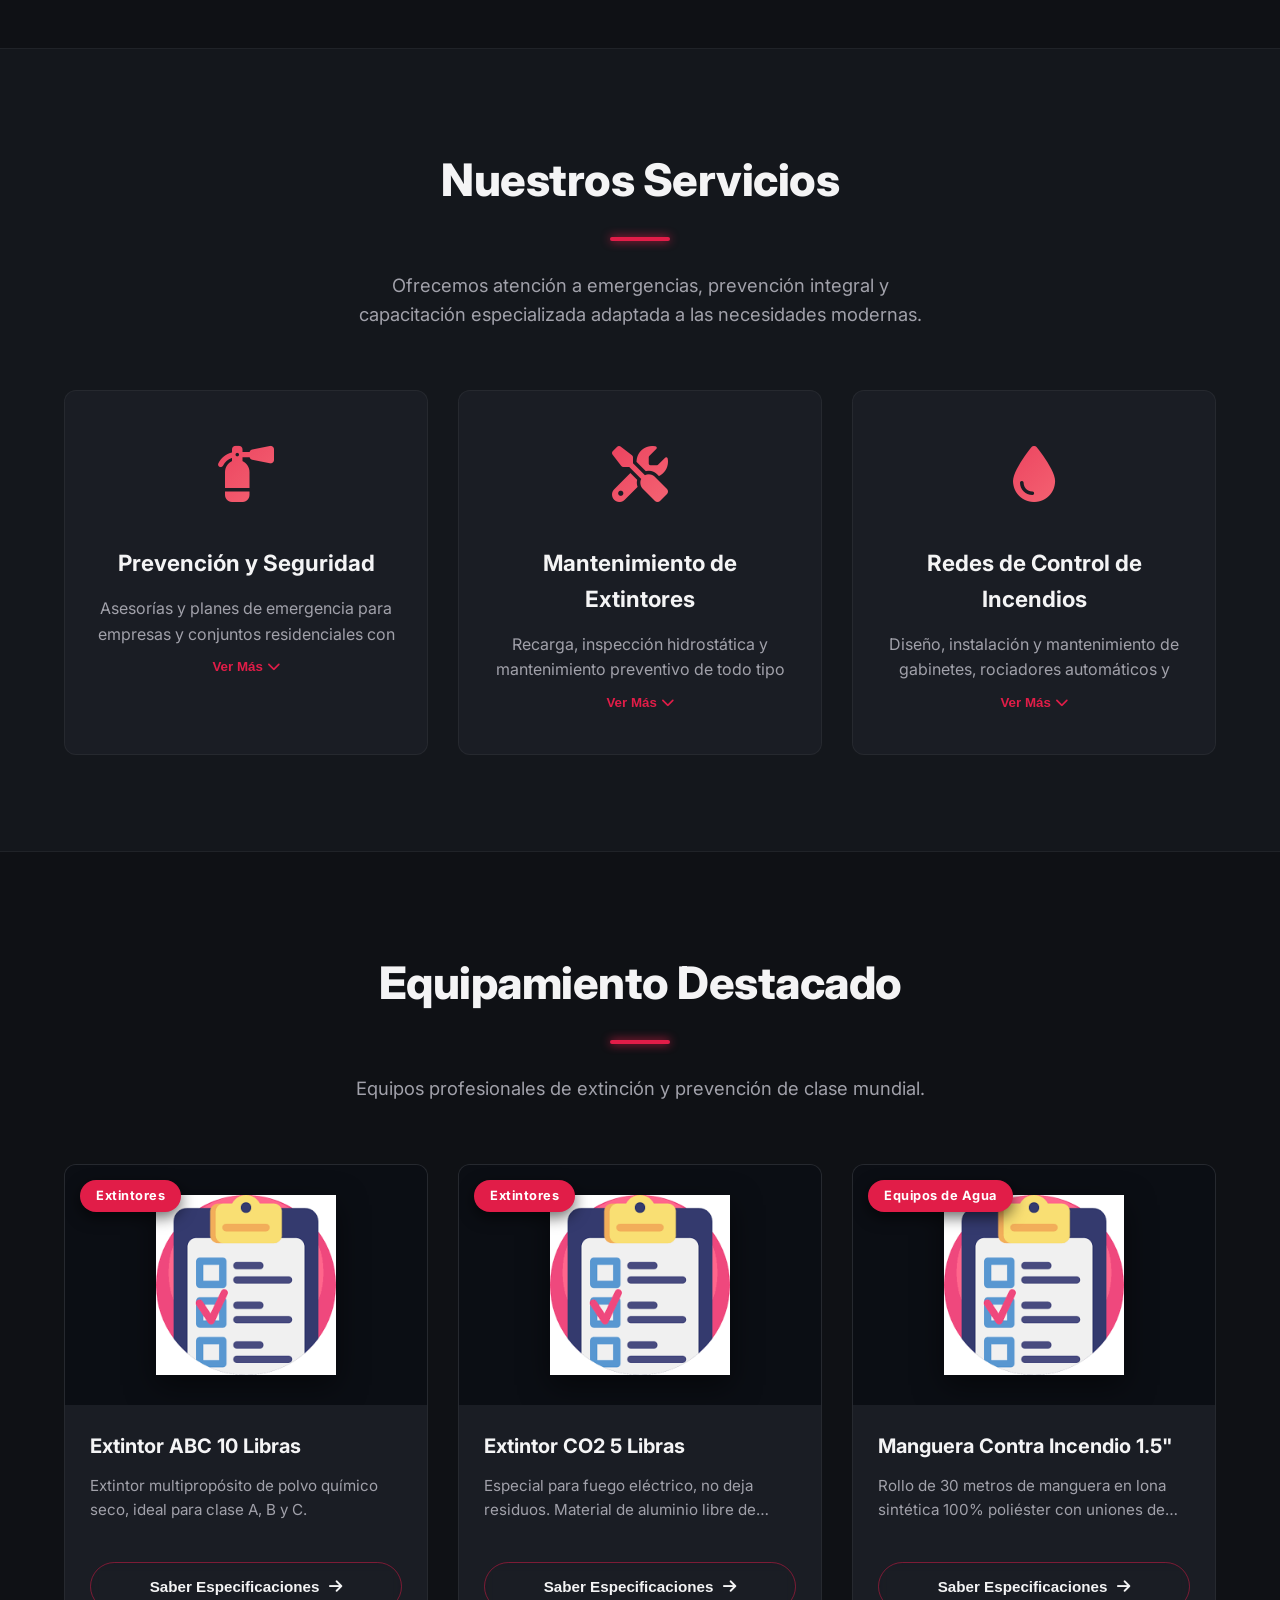
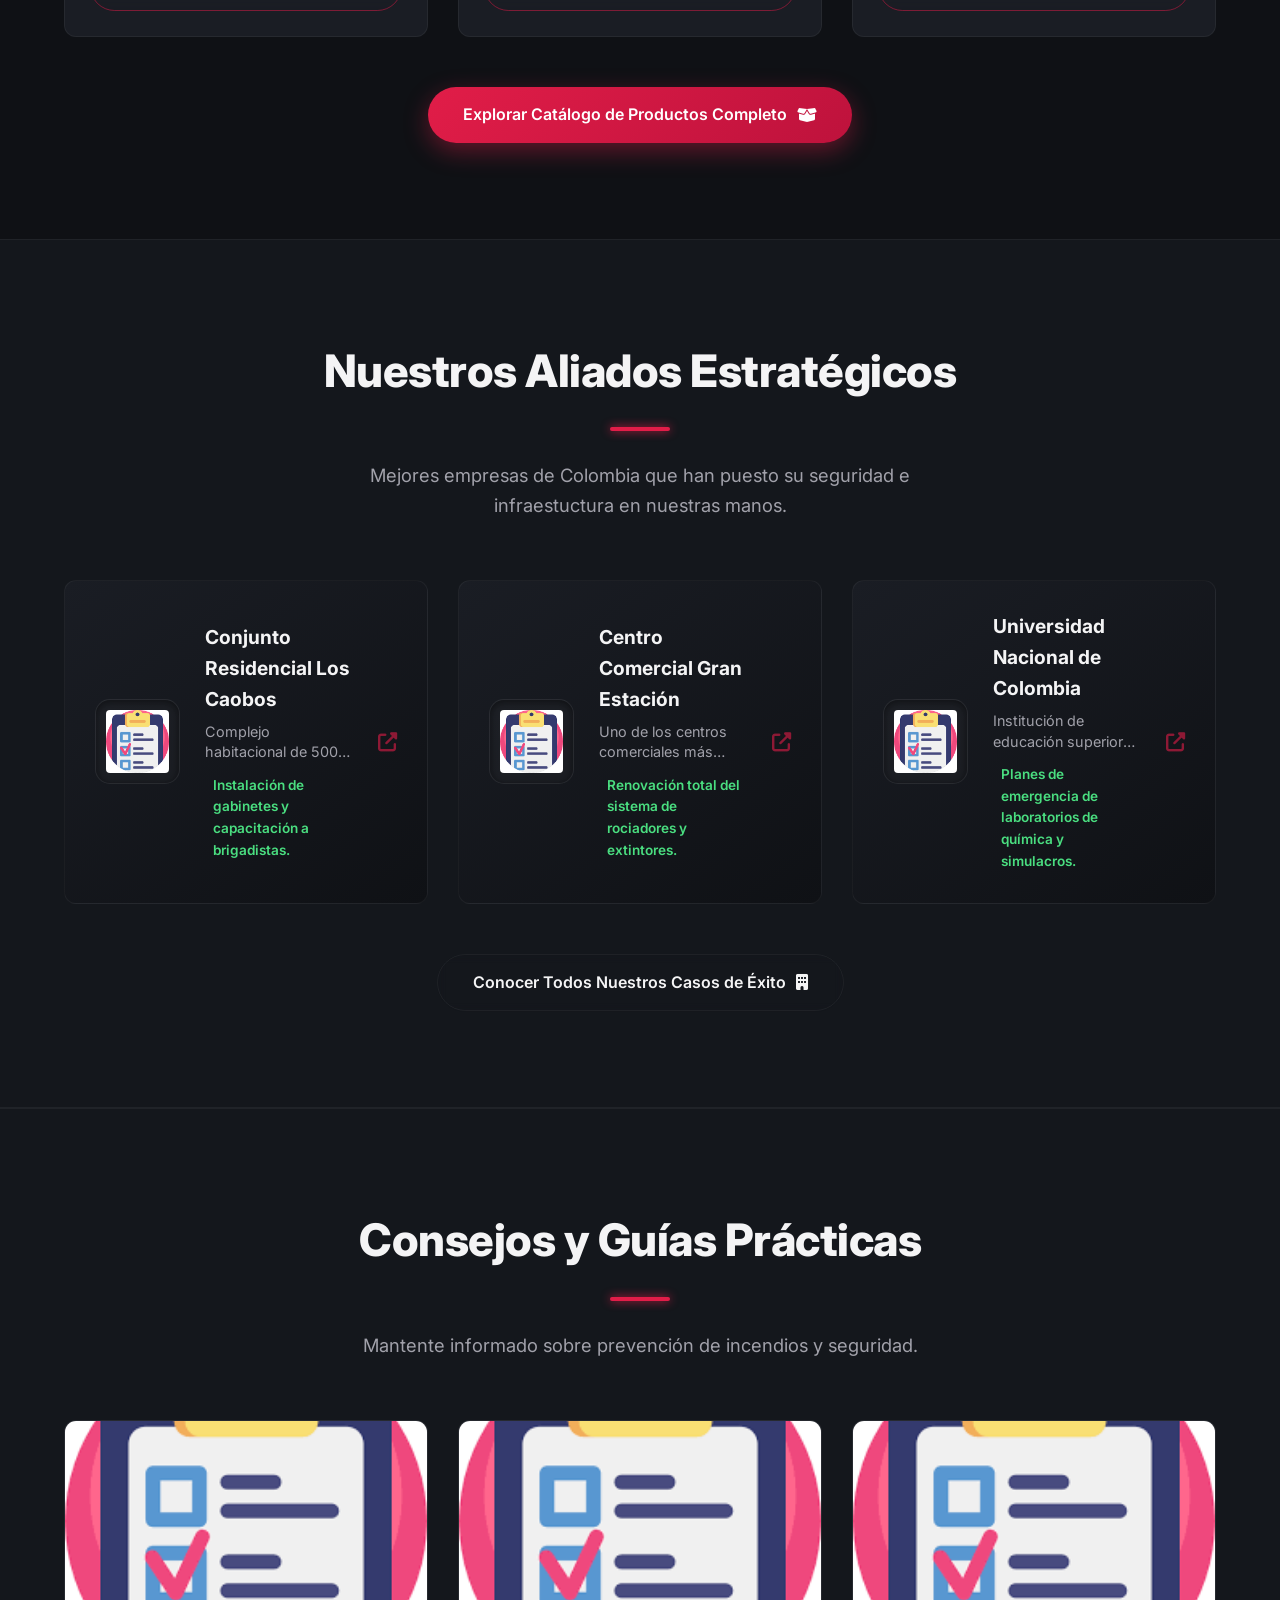
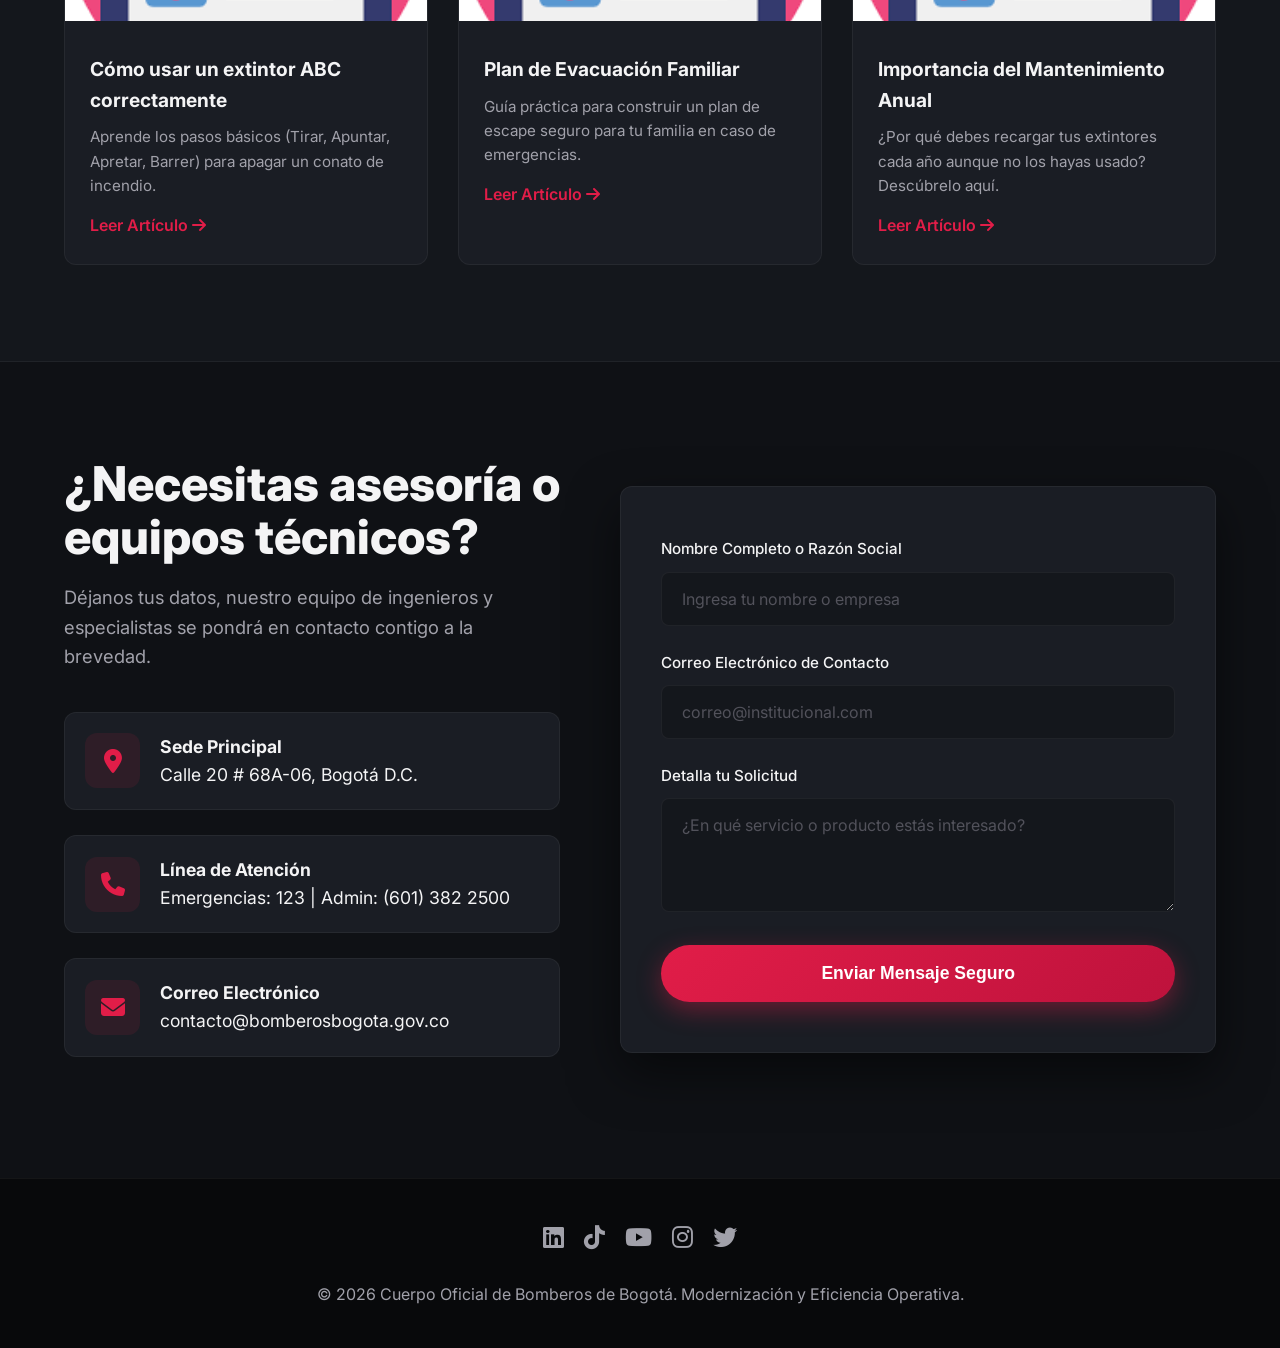
==== commit c04fd691: "Commit2: AppMovil / Optimizacion" ====
--- a/index.html
+++ b/index.html
@@ -13,7 +13,7 @@
         rel="stylesheet">
     <!-- Font Awesome for Icons -->
     <link rel="stylesheet" href="https://cdnjs.cloudflare.com/ajax/libs/font-awesome/6.4.0/css/all.min.css">
-    <link rel="stylesheet" href="style.css">
+    <link rel="stylesheet" href="css/style.css">
 </head>
 
 <body>
@@ -22,26 +22,22 @@
     <header id="header">
         <div class="container header-container">
             <div class="logo">
-                <img src="Test.png" alt="Logo Bomberos Bogotá">
+                <img src="assets/Test.png" alt="Logo Bomberos Bogotá">
                 <span>LA PLANTA DE EXTINTORES EL BOMBERO LTDA</span>
             </div>
-            <nav>
-                <ul class="nav-links" id="navLinks">
-                    <li><a href="#inicio" class="active">Inicio</a></li>
-                    <li><a href="#servicios">Servicios</a></li>
-                    <li><a href="#productos-destacados">Productos Recomendados</a></li>
-                    <li><a href="#clientes-destacados">Clientes</a></li>
-                    <li><a href="#contacto">Contacto</a></li>
-                </ul>
-                <div class="menu-toggle" id="mobile-menu">
-                    <i class="fas fa-bars"></i>
+            <nav style="display: flex; align-items: center; gap: 20px;">
+                <button id="themeToggleBtn" style="background:none; border:none; font-size:1.5rem; cursor:pointer; outline:none;"><i class="fas fa-moon"></i></button>
+                <a href="mobile-app/index.html" target="_blank" class="btn btn-secondary" style="padding: 10px 20px; font-size: 0.95rem; border-color: var(--primary-red); color: var(--primary-red); display: flex; align-items: center; gap: 8px;"><i class="fas fa-mobile-alt"></i> Probar App</a>
+                <a href="cotizacion.html" class="btn btn-primary" style="padding: 10px 20px; font-size: 0.95rem;">Cotización <i class="fas fa-shopping-cart"></i></a>
+                <div class="sidebar-toggle" id="sidebar-toggle" style="font-size: 1.8rem; cursor: pointer; color: var(--text-main); transition: color 0.3s;" onmouseover="this.style.color='var(--primary-red)'" onmouseout="this.style.color='var(--text-main)'">
+                    <i class="fas fa-ellipsis-v"></i> <span style="font-size: 1rem; font-weight: 600; vertical-align: middle; margin-left: 5px;">Menú</span>
                 </div>
             </nav>
         </div>
     </header>
 
     <!-- Inicio / Hero con Tema Oscuro y Glow -->
-    <section id="inicio" class="hero" style="background-image: url('Test.png');">
+    <section id="inicio" class="hero" style="background-image: url('assets/Test.png');">
         <div class="hero-glow"></div>
         <div class="container hero-content">
             <div class="badge">Servicio Oficial 24/7</div>
@@ -55,6 +51,23 @@
         </div>
     </section>
 
+    <!-- Misión y Visión -->
+    <section id="mision" class="section">
+        <div class="container" style="display: grid; grid-template-columns: repeat(auto-fit, minmax(300px, 1fr)); gap: 40px; align-items: center;">
+            <div class="mision-content">
+                <h2 style="font-size: 2.8rem; margin-bottom: 20px; font-weight: 800;">Nuestra Misión</h2>
+                <div class="accent-line" style="margin-left: 0;"></div>
+                <p style="font-size: 1.15rem; color: var(--text-light); margin-bottom: 25px;">
+                    Proveer servicios integrales y soluciones de la más alta calidad en prevención y atención de emergencias, protegiendo la vida, el patrimonio y el medio ambiente, a través de tecnología avanzada y personal altamente calificado para tranquilidad de nuestros clientes.
+                </p>
+                <a href="#contacto" class="btn btn-secondary">Contactar Asesor <i class="fas fa-arrow-right"></i></a>
+            </div>
+            <div class="mision-img" style="border-radius: var(--border-radius); overflow: hidden; box-shadow: 0 10px 30px rgba(0,0,0,0.5);">
+                <img src="assets/Test.png" alt="Misión Bomberos" style="width: 100%; display: block; filter: contrast(1.1);">
+            </div>
+        </div>
+    </section>
+
     <!-- Servicios -->
     <section id="servicios" class="section bg-alt">
         <div class="container">
@@ -68,19 +81,27 @@
                 <div class="service-card">
                     <div class="icon"><i class="fas fa-fire-extinguisher"></i></div>
                     <h3>Prevención y Seguridad</h3>
-                    <p>Asesorías y planes de emergencia para empresas y conjuntos residenciales con tecnología de punta.
-                    </p>
-                </div>
+                    <div class="service-desc" style="max-height: 48px; overflow: hidden; transition: max-height 0.4s ease;">
+                        <p>Asesorías y planes de emergencia para empresas y conjuntos residenciales con tecnología de punta en materia preventiva.</p>
+                    </div>
+                    <button class="btn-ver-mas" style="background: none; border: none; color: var(--primary-red); cursor: pointer; margin-top: 15px; font-weight: 600;">Ver Más <i class="fas fa-chevron-down"></i></button>
+                </div>
+                <!-- Nuevos Servicios -->
                 <div class="service-card">
-                    <div class="icon"><i class="fas fa-truck-medical"></i></div>
-                    <h3>Atención Prehospitalaria</h3>
-                    <p>Protocolos de primer nivel mundial y traslados seguros en caso de cualquier eventualidad.</p>
+                    <div class="icon"><i class="fas fa-tools"></i></div>
+                    <h3>Mantenimiento de Extintores</h3>
+                    <div class="service-desc" style="max-height: 48px; overflow: hidden; transition: max-height 0.4s ease;">
+                        <p>Recarga, inspección hidrostática y mantenimiento preventivo de todo tipo de extintores bajo normativa vigente.</p>
+                    </div>
+                    <button class="btn-ver-mas" style="background: none; border: none; color: var(--primary-red); cursor: pointer; margin-top: 15px; font-weight: 600;">Ver Más <i class="fas fa-chevron-down"></i></button>
                 </div>
                 <div class="service-card">
-                    <div class="icon"><i class="fas fa-helicopter"></i></div>
-                    <h3>Rescate Especializado</h3>
-                    <p>Operaciones quirúrgicas de rescate en terrenos de difícil acceso, estructuras colapsadas y
-                        alturas extremas.</p>
+                    <div class="icon"><i class="fas fa-tint"></i></div>
+                    <h3>Redes de Control de Incendios</h3>
+                    <div class="service-desc" style="max-height: 48px; overflow: hidden; transition: max-height 0.4s ease;">
+                        <p>Diseño, instalación y mantenimiento de gabinetes, rociadores automáticos y sistemas de bombeo contra incendios.</p>
+                    </div>
+                    <button class="btn-ver-mas" style="background: none; border: none; color: var(--primary-red); cursor: pointer; margin-top: 15px; font-weight: 600;">Ver Más <i class="fas fa-chevron-down"></i></button>
                 </div>
             </div>
         </div>
@@ -123,6 +144,43 @@
             <div class="text-center mt-5">
                 <a href="clientes.html" class="btn btn-secondary">Conocer Todos Nuestros Casos de Éxito <i
                         class="fas fa-building"></i></a>
+            </div>
+        </div>
+    </section>
+
+    <!-- Blog y Guías -->
+    <section id="blog" class="section bg-alt">
+        <div class="container">
+            <div class="section-header">
+                <h2>Consejos y Guías Prácticas</h2>
+                <div class="accent-line"></div>
+                <p>Mantente informado sobre prevención de incendios y seguridad.</p>
+            </div>
+            <div class="services-grid">
+                <div class="service-card" style="padding: 0; text-align: left;">
+                    <img src="assets/Test.png" alt="Guia 1" style="width: 100%; height: 200px; object-fit: cover;">
+                    <div style="padding: 25px;">
+                        <h3 style="font-size: 1.2rem; margin-bottom: 10px;">Cómo usar un extintor ABC correctamente</h3>
+                        <p style="color: var(--text-light); font-size: 0.95rem; margin-bottom: 15px;">Aprende los pasos básicos (Tirar, Apuntar, Apretar, Barrer) para apagar un conato de incendio.</p>
+                        <a href="#" style="color: var(--primary-red); font-weight: 600;">Leer Artículo <i class="fas fa-arrow-right"></i></a>
+                    </div>
+                </div>
+                <div class="service-card" style="padding: 0; text-align: left;">
+                    <img src="assets/Test.png" alt="Guia 2" style="width: 100%; height: 200px; object-fit: cover;">
+                    <div style="padding: 25px;">
+                        <h3 style="font-size: 1.2rem; margin-bottom: 10px;">Plan de Evacuación Familiar</h3>
+                        <p style="color: var(--text-light); font-size: 0.95rem; margin-bottom: 15px;">Guía práctica para construir un plan de escape seguro para tu familia en caso de emergencias.</p>
+                        <a href="#" style="color: var(--primary-red); font-weight: 600;">Leer Artículo <i class="fas fa-arrow-right"></i></a>
+                    </div>
+                </div>
+                <div class="service-card" style="padding: 0; text-align: left;">
+                    <img src="assets/Test.png" alt="Guia 3" style="width: 100%; height: 200px; object-fit: cover;">
+                    <div style="padding: 25px;">
+                        <h3 style="font-size: 1.2rem; margin-bottom: 10px;">Importancia del Mantenimiento Anual</h3>
+                        <p style="color: var(--text-light); font-size: 0.95rem; margin-bottom: 15px;">¿Por qué debes recargar tus extintores cada año aunque no los hayas usado? Descúbrelo aquí.</p>
+                        <a href="#" style="color: var(--primary-red); font-weight: 600;">Leer Artículo <i class="fas fa-arrow-right"></i></a>
+                    </div>
+                </div>
             </div>
         </div>
     </section>
@@ -179,6 +237,14 @@
     <!-- Footer Elegante -->
     <footer>
         <div class="container">
+            <div style="margin-bottom: 25px; display: flex; justify-content: center; gap: 20px;">
+                <!-- Social Media Links -->
+                <a href="#" aria-label="LinkedIn" style="color: var(--text-light); font-size: 1.5rem; transition: color 0.3s;" onmouseover="this.style.color='#0A66C2'" onmouseout="this.style.color='var(--text-light)'"><i class="fab fa-linkedin"></i></a>
+                <a href="#" aria-label="TikTok" style="color: var(--text-light); font-size: 1.5rem; transition: color 0.3s;" onmouseover="this.style.color='#FFF'" onmouseout="this.style.color='var(--text-light)'"><i class="fab fa-tiktok"></i></a>
+                <a href="#" aria-label="YouTube" style="color: var(--text-light); font-size: 1.5rem; transition: color 0.3s;" onmouseover="this.style.color='#FF0000'" onmouseout="this.style.color='var(--text-light)'"><i class="fab fa-youtube"></i></a>
+                <a href="#" aria-label="Instagram" style="color: var(--text-light); font-size: 1.5rem; transition: color 0.3s;" onmouseover="this.style.color='#E1306C'" onmouseout="this.style.color='var(--text-light)'"><i class="fab fa-instagram"></i></a>
+                <a href="#" aria-label="Facebook (X)" style="color: var(--text-light); font-size: 1.5rem; transition: color 0.3s;" onmouseover="this.style.color='#1DA1F2'" onmouseout="this.style.color='var(--text-light)'"><i class="fab fa-twitter"></i></a>
+            </div>
             <p>&copy; 2026 Cuerpo Oficial de Bomberos de Bogotá. Modernización y Eficiencia Operativa.</p>
         </div>
     </footer>
@@ -196,8 +262,24 @@
         </a>
     </div>
 
+    <!-- Sidebar Global -->
+    <div id="globalSidebar" class="sidebar">
+        <div class="sidebar-header">
+            <h3>Menú Opciones</h3>
+            <span class="close-sidebar" id="closeSidebarBtn">&times;</span>
+        </div>
+        <ul class="sidebar-links">
+            <li><a href="index.html"><i class="fas fa-home"></i> Inicio</a></li>
+            <li><a href="index.html#servicios"><i class="fas fa-tools"></i> Servicios</a></li>
+            <li><a href="catalogo.html"><i class="fas fa-box-open"></i> Productos/Inventario</a></li>
+            <li><a href="cursos.html"><i class="fas fa-graduation-cap"></i> Cursos</a></li>
+            <li><a href="clientes.html"><i class="fas fa-users"></i> Clientes</a></li>
+        </ul>
+    </div>
+    <div id="sidebarOverlay" class="sidebar-overlay"></div>
+
     <!-- Scripts -->
-    <script src="script.js"></script>
+    <script src="js/script.js"></script>
 </body>
 
 </html>
--- a/css/style.css
+++ b/css/style.css
@@ -0,0 +1,1261 @@
+/* Variables y Reset para Tema Oscuro Neutro y Premium */
+:root {
+    --primary-red: #E11D48;
+    --primary-dark: #BE123C;
+    --dark-bg: #0F1115;       /* Fondo súper oscuro, no negro puro */
+    --card-bg: #1A1D24;       /* Fondo de tarjetas, sutilmente más claro */
+    --card-hover: #22262F;    
+    --text-main: #F4F4F5;     /* Blanco roto (off-white) suave a la vista */
+    --text-light: #A1A1AA;    /* Gris neutro para textos secundarios */
+    --border-color: rgba(255, 255, 255, 0.05);
+    --border-hover: rgba(225, 29, 72, 0.5);
+    --glow-red: rgba(225, 29, 72, 0.4);
+    --border-radius: 12px;
+    --transition: all 0.4s cubic-bezier(0.25, 0.8, 0.25, 1);
+}
+
+html {
+    scroll-behavior: smooth;
+    scroll-padding-top: 80px;
+}
+
+* {
+    margin: 0;
+    padding: 0;
+    box-sizing: border-box;
+}
+
+body {
+    font-family: 'Inter', sans-serif;
+    color: var(--text-main);
+    line-height: 1.6;
+    background-color: var(--dark-bg);
+    overflow-x: hidden;
+    transition: padding-right 0.3s ease, background-color 0.4s ease, color 0.4s ease;
+}
+
+body.cart-active {
+    padding-right: 400px;
+}
+
+@media (max-width: 768px) {
+    body.cart-active { padding-right: 0; }
+}
+
+/* Tema Claro PREMIUM */
+body.light-mode {
+    --dark-bg: #F4F5F7; /* Blanco pálido / Gris muy claro */
+    --card-bg: #FFFFFF;
+    --card-hover: #F9FAFB;
+    --text-main: #111827;
+    --text-light: #4B5563;
+    --border-color: #E5E7EB;
+    --border-hover: rgba(225, 29, 72, 0.4);
+}
+body.light-mode header { background: rgba(244, 245, 247, 0.85); box-shadow: 0 4px 6px -1px rgba(0,0,0,0.05); border-bottom: 1px solid #E5E7EB; }
+body.light-mode header.scrolled { background: rgba(255, 255, 255, 0.98); box-shadow: 0 10px 25px rgba(0,0,0,0.1); border-bottom: 1px solid #E5E7EB; }
+body.light-mode .hero::after {
+    background: linear-gradient(135deg, rgba(255, 255, 255, 0.9) 0%, rgba(255, 255, 255, 0.6) 100%);
+}
+body.light-mode .hero h1 { color: #111827; text-shadow: none; }
+body.light-mode .hero p { color: #4B5563; }
+body.light-mode .logo { color: #111827; text-shadow: none; }
+body.light-mode .btn-secondary { color: #111827; border-color: #D1D5DB; background: #FFFFFF; box-shadow: 0 2px 4px rgba(0,0,0,0.05); }
+body.light-mode .btn-secondary:hover { background: #F3F4F6; }
+body.light-mode .badge { background: #FFE4E6; color: var(--primary-red); }
+body.light-mode .form-group input, body.light-mode .form-group textarea { background-color: #FFFFFF; color: #111827; border: 1px solid #D1D5DB; }
+body.light-mode footer { background-color: #F9FAFB; border-top: 1px solid #E5E7EB; color: #4B5563; }
+body.light-mode .service-card, body.light-mode .product-card, body.light-mode .client-card { background: #FFFFFF; box-shadow: 0 4px 6px -1px rgba(0,0,0,0.05); }
+body.light-mode .search-bar input { background-color: #FFFFFF; color: #111827; border: 1px solid #D1D5DB; }
+body.light-mode .cat-btn { background: #FFFFFF; }
+body.light-mode .bg-alt { background-color: #F9FAFB; }
+body.light-mode .modal-content { background-color: #FFFFFF; color: #111827; box-shadow: 0 25px 50px rgba(0,0,0,0.15); border: 1px solid #E5E7EB; }
+body.light-mode .close-btn { color: #111827; }
+body.light-mode .sidebar { background-color: #FFFFFF; border-left: 1px solid #E5E7EB; box-shadow: -10px 0 30px rgba(0,0,0,0.1); }
+body.light-mode .sidebar-header { border-bottom: 1px solid #E5E7EB; }
+body.light-mode .shopping-cart-sidebar { background-color: #FFFFFF; border-left: 1px solid #E5E7EB; box-shadow: -10px 0 30px rgba(0,0,0,0.1); }
+body.light-mode .cart-header, body.light-mode .cart-footer { background: #F9FAFB; border-color: #E5E7EB; }
+body.light-mode .cart-item { border-bottom: 1px solid #E5E7EB; }
+body.light-mode .cart-item h4 { color: #111827; }
+
+a { text-decoration: none; color: inherit; }
+ul { list-style: none; }
+
+.container {
+    width: 90%;
+    max-width: 1200px;
+    margin: 0 auto;
+}
+
+.section {
+    padding: 6rem 0;
+}
+
+.bg-alt {
+    background-color: #14171C; /* Ligeramente más claro que el fondo principal */
+    border-top: 1px solid var(--border-color);
+    border-bottom: 1px solid var(--border-color);
+}
+
+/* Glassmorphism Header Pegajoso */
+header {
+    position: fixed;
+    top: 0;
+    left: 0;
+    width: 100%;
+    background: rgba(15, 17, 21, 0.7);
+    backdrop-filter: blur(16px);
+    -webkit-backdrop-filter: blur(16px);
+    z-index: 1000;
+    border-bottom: 1px solid var(--border-color);
+    transition: var(--transition);
+}
+
+header.scrolled {
+    padding: 2px 0;
+    background: rgba(15, 17, 21, 0.95);
+    box-shadow: 0 10px 30px rgba(0,0,0,0.5);
+    border-bottom: 1px solid rgba(225, 29, 72, 0.2);
+}
+
+.header-container {
+    display: flex;
+    justify-content: space-between;
+    align-items: center;
+    height: 80px;
+    transition: var(--transition);
+}
+
+header.scrolled .header-container {
+    height: 70px;
+}
+
+.logo {
+    display: flex;
+    align-items: center;
+    gap: 15px;
+    font-weight: 800;
+    font-size: 1.25rem;
+    color: var(--text-main);
+    text-shadow: 0 0 10px rgba(255,255,255,0.1);
+}
+
+.logo img {
+    height: 40px;
+    width: auto;
+    object-fit: contain;
+    filter: drop-shadow(0 0 5px rgba(255,255,255,0.2));
+}
+
+nav .nav-links {
+    display: flex;
+    gap: 30px;
+}
+
+nav .nav-links a {
+    font-weight: 500;
+    font-size: 0.95rem;
+    color: var(--text-light);
+    transition: var(--transition);
+    position: relative;
+    padding: 10px 0;
+}
+
+nav .nav-links a::after {
+    content: '';
+    position: absolute;
+    bottom: 0;
+    left: 0;
+    width: 0%;
+    height: 2px;
+    background-color: var(--primary-red);
+    transition: var(--transition);
+    box-shadow: 0 0 8px var(--primary-red);
+}
+
+nav .nav-links a:hover, nav .nav-links a.active {
+    color: var(--text-main);
+}
+
+nav .nav-links a:hover::after,
+nav .nav-links a.active::after {
+    width: 100%;
+}
+
+.menu-toggle {
+    display: none;
+    font-size: 1.5rem;
+    cursor: pointer;
+    color: var(--primary-red);
+}
+
+/* Hero Section (Efecto Dinámico Premium) */
+.hero {
+    height: 100vh;
+    min-height: 700px;
+    background-size: cover;
+    background-position: center;
+    background-attachment: fixed;
+    position: relative;
+    display: flex;
+    align-items: center;
+    color: var(--text-main);
+    z-index: 1;
+}
+
+.hero::after {
+    content: '';
+    position: absolute;
+    inset: 0;
+    background: linear-gradient(135deg, rgba(15, 17, 21, 0.95) 0%, rgba(15, 17, 21, 0.7) 100%);
+    z-index: -1;
+}
+
+.hero-glow {
+    position: absolute;
+    width: 50vw;
+    height: 50vw;
+    background: radial-gradient(circle, rgba(225,29,72,0.1) 0%, rgba(0,0,0,0) 70%);
+    top: 50%;
+    left: 50%;
+    transform: translate(-50%, -50%);
+    z-index: -1;
+    pointer-events: none;
+}
+
+.hero-content {
+    max-width: 800px;
+    animation: fadeInDown 1.2s ease forwards;
+}
+
+.badge {
+    display: inline-block;
+    padding: 6px 15px;
+    background: rgba(225, 29, 72, 0.1);
+    border: 1px solid rgba(225, 29, 72, 0.3);
+    color: var(--primary-red);
+    border-radius: 50px;
+    font-size: 0.85rem;
+    font-weight: 600;
+    letter-spacing: 1px;
+    text-transform: uppercase;
+    margin-bottom: 25px;
+    box-shadow: 0 0 15px rgba(225, 29, 72, 0.1);
+}
+
+@keyframes fadeInDown {
+    from { opacity: 0; transform: translateY(-30px); filter: blur(10px); }
+    to { opacity: 1; transform: translateY(0); filter: blur(0); }
+}
+
+.hero h1 {
+    font-size: 4rem;
+    font-weight: 800;
+    margin-bottom: 20px;
+    line-height: 1.1;
+    letter-spacing: -1px;
+    color: #FFF;
+    text-shadow: 0 10px 30px rgba(0,0,0,0.8);
+}
+
+.hero h1 span {
+    color: var(--primary-red);
+    text-shadow: 0 0 20px rgba(225, 29, 72, 0.5);
+}
+
+.hero p {
+    font-size: 1.25rem;
+    margin-bottom: 40px;
+    color: var(--text-light);
+    max-width: 600px;
+}
+
+.btn-group {
+    display: flex;
+    gap: 20px;
+    flex-wrap: wrap;
+}
+
+.btn {
+    display: inline-flex;
+    align-items: center;
+    justify-content: center;
+    padding: 15px 35px;
+    border-radius: 50px;
+    font-weight: 600;
+    transition: var(--transition);
+    cursor: pointer;
+    border: none;
+    font-size: 1rem;
+    text-align: center;
+    position: relative;
+    overflow: hidden;
+    z-index: 1;
+}
+
+.btn-primary {
+    background: linear-gradient(135deg, var(--primary-red) 0%, var(--primary-dark) 100%);
+    color: #FFF;
+    box-shadow: 0 8px 25px var(--glow-red);
+}
+
+.btn-primary::before {
+    content: '';
+    position: absolute;
+    top: 0; left: 0; width: 100%; height: 100%;
+    background: linear-gradient(135deg, var(--primary-dark) 0%, var(--primary-red) 100%);
+    z-index: -1;
+    transition: opacity 0.4s;
+    opacity: 0;
+}
+
+.btn-primary:hover {
+    transform: translateY(-3px);
+    box-shadow: 0 12px 30px var(--glow-red);
+}
+
+.btn-primary:hover::before {
+    opacity: 1;
+}
+
+.btn-secondary {
+    background: transparent;
+    color: var(--text-main);
+    border: 1px solid var(--border-color);
+    backdrop-filter: blur(5px);
+}
+
+.btn-secondary:hover {
+    background: rgba(255, 255, 255, 0.05);
+    border-color: var(--text-light);
+    transform: translateY(-3px);
+}
+
+.btn i {
+    margin-left: 10px;
+}
+
+/* Encabezados de Sección */
+.section-header {
+    text-align: center;
+    margin-bottom: 60px;
+}
+
+.section-header h2 {
+    font-size: 2.8rem;
+    color: var(--text-main);
+    margin-bottom: 15px;
+    font-weight: 800;
+    letter-spacing: -0.5px;
+}
+
+.section-header p {
+    color: var(--text-light);
+    font-size: 1.15rem;
+    max-width: 600px;
+    margin: 0 auto;
+}
+
+.accent-line {
+    width: 60px;
+    height: 4px;
+    background: var(--primary-red);
+    margin: 20px auto 30px;
+    border-radius: 2px;
+    box-shadow: 0 0 10px var(--primary-red);
+}
+
+/* Categorias / Filtros Catalogo */
+.category-filters {
+    display: flex;
+    justify-content: center;
+    flex-wrap: wrap;
+    gap: 15px;
+    margin-bottom: 40px;
+}
+
+.cat-btn {
+    background: var(--card-bg);
+    border: 1px solid var(--border-color);
+    color: var(--text-light);
+    padding: 10px 20px;
+    border-radius: 50px;
+    cursor: pointer;
+    font-weight: 500;
+    transition: var(--transition);
+}
+
+.cat-btn:hover, .cat-btn.active {
+    background: var(--primary-red);
+    color: #FFF;
+    border-color: var(--primary-red);
+    box-shadow: 0 5px 15px var(--glow-red);
+}
+
+/* Buscador Modernizado */
+.search-bar {
+    max-width: 600px;
+    margin: 0 auto 50px;
+    position: relative;
+}
+
+.search-bar input {
+    width: 100%;
+    padding: 18px 25px 18px 55px;
+    border: 1px solid var(--border-color);
+    background-color: var(--card-bg);
+    border-radius: 50px;
+    font-size: 1.1rem;
+    font-family: inherit;
+    color: var(--text-main);
+    transition: var(--transition);
+    outline: none;
+    box-shadow: inset 0 2px 10px rgba(0,0,0,0.2);
+}
+
+.search-bar input::placeholder {
+    color: #52525B;
+}
+
+.search-bar input:focus {
+    background-color: var(--card-hover);
+    border-color: var(--primary-red);
+    box-shadow: 0 0 20px rgba(225, 29, 72, 0.15), inset 0 2px 5px rgba(0,0,0,0.5);
+}
+
+.search-bar i {
+    position: absolute;
+    left: 22px;
+    top: 50%;
+    transform: translateY(-50%);
+    color: var(--text-light);
+    font-size: 1.2rem;
+    transition: var(--transition);
+}
+
+.search-bar input:focus + i {
+    color: var(--primary-red);
+}
+
+/* Services */
+.services-grid {
+    display: grid;
+    grid-template-columns: repeat(auto-fit, minmax(320px, 1fr));
+    gap: 30px;
+}
+
+.service-card {
+    background: var(--card-bg);
+    padding: 40px 30px;
+    border-radius: var(--border-radius);
+    border: 1px solid var(--border-color);
+    text-align: center;
+    transition: var(--transition);
+    position: relative;
+    overflow: hidden;
+    z-index: 1;
+}
+
+/* Efecto Hover Luminoso en Cards */
+.service-card::after {
+    content: '';
+    position: absolute;
+    top: -50%; right: -50%; bottom: -50%; left: -50%;
+    background: radial-gradient(circle, rgba(225,29,72,0.1) 0%, rgba(255,255,255,0) 50%);
+    opacity: 0;
+    transition: var(--transition);
+    z-index: -1;
+    transform: scale(0.8);
+}
+
+.service-card:hover {
+    transform: translateY(-10px);
+    border-color: var(--border-hover);
+    box-shadow: 0 15px 40px rgba(0, 0, 0, 0.4);
+    background-color: var(--card-hover);
+}
+
+.service-card:hover::after {
+    opacity: 1;
+    transform: scale(1);
+}
+
+.service-card .icon {
+    font-size: 3.5rem;
+    background: linear-gradient(135deg, var(--primary-red), #FF8A8A);
+    background-clip: text;
+    -webkit-background-clip: text;
+    -webkit-text-fill-color: transparent;
+    margin-bottom: 25px;
+    transition: var(--transition);
+}
+
+.service-card:hover .icon {
+    transform: scale(1.1) rotate(5deg);
+    filter: drop-shadow(0 5px 15px rgba(225,29,72,0.4));
+}
+
+.service-card h3 {
+    margin-bottom: 15px;
+    font-size: 1.4rem;
+    font-weight: 700;
+}
+
+.service-card p {
+    color: var(--text-light);
+    font-size: 1rem;
+}
+
+/* Grid Productos */
+.products-grid {
+    display: grid;
+    grid-template-columns: repeat(auto-fill, minmax(300px, 1fr));
+    gap: 30px;
+    margin-bottom: 50px;
+}
+
+.product-card {
+    background: var(--card-bg);
+    border-radius: var(--border-radius);
+    border: 1px solid var(--border-color);
+    overflow: hidden;
+    transition: var(--transition);
+    display: flex;
+    flex-direction: column;
+}
+
+.product-card:hover {
+    transform: translateY(-8px);
+    box-shadow: 0 20px 40px rgba(0,0,0,0.4);
+    border-color: var(--border-hover);
+}
+
+.product-img {
+    height: 240px;
+    overflow: hidden;
+    background-color: #0B0E14; /* Fondo oscuro puro para resaltar imagen */
+    position: relative;
+    padding: 30px;
+    display: flex;
+    align-items: center;
+    justify-content: center;
+}
+
+.product-img::before {
+    content: '';
+    position: absolute;
+    width: 60%;
+    height: 60%;
+    background: radial-gradient(circle, rgba(255,255,255,0.05) 0%, rgba(255,255,255,0) 70%);
+}
+
+.product-categorie-badge {
+    position: absolute;
+    top: 15px;
+    left: 15px;
+    background: var(--primary-red);
+    color: #FFF;
+    padding: 6px 16px;
+    border-radius: 50px;
+    font-size: 0.8rem;
+    font-weight: 700;
+    z-index: 10;
+    box-shadow: 0 5px 15px rgba(0,0,0,0.6);
+    letter-spacing: 0.5px;
+}
+
+.product-img img {
+    max-width: 100%;
+    max-height: 100%;
+    object-fit: contain;
+    transition: transform 0.6s cubic-bezier(0.25, 0.8, 0.25, 1);
+    filter: drop-shadow(0 10px 15px rgba(0,0,0,0.5));
+    z-index: 1;
+}
+
+.product-card:hover .product-img img {
+    transform: scale(1.15) rotate(-3deg);
+}
+
+.product-info {
+    padding: 25px;
+    flex-grow: 1;
+    display: flex;
+    flex-direction: column;
+}
+
+.product-info h3 {
+    margin-bottom: 12px;
+    color: var(--text-main);
+    font-size: 1.25rem;
+}
+
+.product-info p {
+    color: var(--text-light);
+    font-size: 0.95rem;
+    margin-bottom: 20px;
+    flex-grow: 1;
+}
+
+.product-price {
+    font-weight: 800;
+    color: var(--primary-red);
+    font-size: 1.3rem;
+    padding-top: 15px;
+    border-top: 1px solid var(--border-color);
+}
+
+/* Clientes Posteriores */
+.clients-grid {
+    display: grid;
+    grid-template-columns: repeat(auto-fit, minmax(350px, 1fr));
+    gap: 30px;
+    margin-bottom: 50px;
+}
+
+.client-card {
+    background: linear-gradient(145deg, var(--card-bg) 0%, var(--dark-bg) 100%);
+    border-radius: var(--border-radius);
+    border: 1px solid var(--border-color);
+    padding: 30px;
+    display: flex;
+    gap: 25px;
+    align-items: center;
+    transition: var(--transition);
+    position: relative;
+    overflow: hidden;
+}
+
+.client-card::before {
+    content: '';
+    position: absolute;
+    left: 0;
+    top: 0;
+    height: 100%;
+    width: 4px;
+    background: linear-gradient(to bottom, var(--primary-red), transparent);
+    transform: scaleY(0);
+    transform-origin: top;
+    transition: transform 0.4s ease;
+}
+
+.client-card:hover {
+    transform: translateY(-5px);
+    box-shadow: 0 15px 30px rgba(0,0,0,0.4);
+    border-color: rgba(255,255,255,0.1);
+}
+
+.client-card:hover::before {
+    transform: scaleY(1);
+}
+
+.client-logo {
+    width: 85px;
+    height: 85px;
+    border-radius: 15px;
+    object-fit: contain;
+    background-color: rgba(255,255,255,0.03);
+    padding: 10px;
+    border: 1px solid rgba(255,255,255,0.05);
+    flex-shrink: 0;
+    box-shadow: inset 0 2px 10px rgba(0,0,0,0.5);
+    transition: var(--transition);
+}
+
+.client-card:hover .client-logo {
+    background-color: rgba(255,255,255,0.08);
+}
+
+.client-details h3 {
+    margin-bottom: 8px;
+    font-size: 1.2rem;
+    font-weight: 700;
+}
+
+.client-details p {
+    color: var(--text-light);
+    font-size: 0.9rem;
+    line-height: 1.4;
+    margin-bottom: 12px;
+}
+
+.client-details .work-done {
+    font-size: 0.85rem;
+    color: #4ADE80; /* Verde brillante neutro */
+    font-weight: 600;
+    display: flex;
+    align-items: flex-start;
+    gap: 8px;
+}
+
+.work-done i {
+    margin-top: 3px;
+}
+
+/* Contacto Mejorado */
+.contact-container {
+    display: grid;
+    grid-template-columns: 1fr 1.2fr;
+    gap: 60px;
+    align-items: center;
+}
+
+.contact-info h2 {
+    font-size: 3rem;
+    margin-bottom: 20px;
+    font-weight: 800;
+    line-height: 1.1;
+}
+
+.contact-info p {
+    color: var(--text-light);
+    margin-bottom: 40px;
+    font-size: 1.15rem;
+}
+
+.info-item {
+    display: flex;
+    align-items: center;
+    gap: 20px;
+    margin-bottom: 25px;
+    font-size: 1.1rem;
+    padding: 20px;
+    background-color: var(--card-bg);
+    border: 1px solid var(--border-color);
+    border-radius: var(--border-radius);
+    transition: var(--transition);
+}
+
+.info-item:hover {
+    box-shadow: 0 10px 25px rgba(0,0,0,0.3);
+    border-color: rgba(255,255,255,0.1);
+    transform: translateX(10px);
+}
+
+/* Filter Sidebar */
+.filter-sidebar {
+    position: fixed;
+    top: 0;
+    left: -350px;
+    width: 350px;
+    height: 100vh;
+    background: var(--card-bg);
+    box-shadow: 10px 0 30px rgba(0,0,0,0.3);
+    z-index: 2000;
+    transition: left 0.4s cubic-bezier(0.4, 0, 0.2, 1);
+    overflow-y: auto;
+    padding: 30px 20px;
+}
+.filter-sidebar.open {
+    left: 0;
+}
+.filter-header {
+    display: flex;
+    justify-content: space-between;
+    align-items: center;
+    border-bottom: 1px solid var(--border-color);
+    padding-bottom: 15px;
+    margin-bottom: 20px;
+}
+.filter-header h3 { font-size: 1.4rem; color: var(--text-main); }
+.close-filter { font-size: 1.8rem; cursor: pointer; color: var(--text-light); transition: color 0.3s; }
+.close-filter:hover { color: var(--primary-red); }
+.filter-section {
+    margin-bottom: 25px;
+}
+.filter-section h4 {
+    font-size: 1.1rem;
+    color: var(--text-main);
+    margin-bottom: 10px;
+}
+.filter-list {
+    display: flex;
+    flex-direction: column;
+    gap: 10px;
+}
+.filter-checkbox {
+    display: flex;
+    align-items: center;
+    gap: 10px;
+    color: var(--text-light);
+    cursor: pointer;
+    font-size: 0.95rem;
+}
+.filter-checkbox input {
+    accent-color: var(--primary-red);
+    width: 18px;
+    height: 18px;
+    cursor: pointer;
+}
+
+.info-item i {
+    color: var(--primary-red);
+    background-color: rgba(225, 29, 72, 0.1);
+    width: 55px;
+    height: 55px;
+    display: flex;
+    align-items: center;
+    justify-content: center;
+    border-radius: 12px;
+    font-size: 1.5rem;
+    flex-shrink: 0;
+}
+
+.contact-form {
+    background: var(--card-bg);
+    padding: 50px 40px;
+    border-radius: var(--border-radius);
+    box-shadow: 0 20px 50px rgba(0,0,0,0.5);
+    border: 1px solid var(--border-color);
+}
+
+.form-group {
+    margin-bottom: 25px;
+}
+
+.form-group label {
+    display: block;
+    margin-bottom: 10px;
+    font-weight: 500;
+    color: var(--text-main);
+    font-size: 0.95rem;
+}
+
+.form-group input,
+.form-group textarea {
+    width: 100%;
+    padding: 16px 20px;
+    border: 1px solid var(--border-color);
+    border-radius: 8px;
+    font-family: inherit;
+    font-size: 1rem;
+    transition: var(--transition);
+    background-color: rgba(0,0,0,0.2);
+    color: var(--text-main);
+}
+
+.form-group input::placeholder,
+.form-group textarea::placeholder {
+    color: #52525B;
+}
+
+.form-group input:focus,
+.form-group textarea:focus {
+    background-color: rgba(0,0,0,0.4);
+    border-color: var(--primary-red);
+    outline: none;
+    box-shadow: 0 0 0 4px rgba(225, 29, 72, 0.1);
+}
+
+.contact-form .btn {
+    width: 100%;
+    padding: 18px;
+    font-size: 1.1rem;
+}
+
+/* Footer */
+footer {
+    background-color: #08090B;
+    color: var(--text-light);
+    text-align: center;
+    padding: 40px 0;
+    border-top: 1px solid var(--border-color);
+}
+
+/* Botones y Elementos Flotantes (WhatsApp + Ir arriba) */
+.floating-actions {
+    position: fixed;
+    bottom: 30px;
+    right: 30px;
+    display: flex;
+    flex-direction: column;
+    gap: 15px;
+    z-index: 999;
+}
+
+.float-btn {
+    width: 55px;
+    height: 55px;
+    border-radius: 50%;
+    display: flex;
+    justify-content: center;
+    align-items: center;
+    font-size: 1.5rem;
+    color: #FFF;
+    transition: var(--transition);
+    opacity: 0;
+    visibility: hidden;
+    transform: translateY(20px);
+}
+
+.float-btn.show, .whatsapp-float {
+    opacity: 1;
+    visibility: visible;
+    transform: translateY(0);
+}
+
+.scroll-top {
+    background-color: var(--card-bg);
+    border: 1px solid var(--border-color);
+    box-shadow: 0 5px 20px rgba(0,0,0,0.5);
+    color: var(--text-light);
+}
+
+/* Sidebar Global */
+.sidebar {
+    position: fixed;
+    top: 0;
+    right: -350px;
+    width: 320px;
+    height: 100vh;
+    background-color: var(--dark-bg);
+    border-left: 1px solid var(--border-color);
+    box-shadow: -10px 0 30px rgba(0,0,0,0.5);
+    z-index: 2000;
+    transition: right 0.4s cubic-bezier(0.25, 0.8, 0.25, 1);
+    display: flex;
+    flex-direction: column;
+}
+.sidebar.open {
+    right: 0;
+}
+.sidebar-header {
+    display: flex;
+    justify-content: space-between;
+    align-items: center;
+    padding: 25px 30px;
+    border-bottom: 1px solid var(--border-color);
+    background-color: var(--card-bg);
+}
+.sidebar-header h3 {
+    color: var(--text-main);
+    font-size: 1.3rem;
+    font-weight: 700;
+}
+.close-sidebar {
+    font-size: 2rem;
+    color: var(--text-light);
+    cursor: pointer;
+    transition: var(--transition);
+}
+.close-sidebar:hover {
+    color: var(--primary-red);
+    transform: rotate(90deg);
+}
+.sidebar-links {
+    padding: 20px 0;
+    display: flex;
+    flex-direction: column;
+}
+.sidebar-links li a {
+    display: flex;
+    align-items: center;
+    gap: 15px;
+    padding: 15px 30px;
+    color: var(--text-main);
+    font-size: 1.1rem;
+    font-weight: 500;
+    border-left: 3px solid transparent;
+    transition: var(--transition);
+}
+.sidebar-links li a i {
+    color: var(--primary-red);
+    font-size: 1.2rem;
+    width: 25px;
+    text-align: center;
+}
+.sidebar-links li a:hover {
+    background-color: rgba(225, 29, 72, 0.05);
+    border-left-color: var(--primary-red);
+    color: #FFF;
+}
+.sidebar-overlay {
+    position: fixed;
+    top: 0;
+    left: 0;
+    width: 100vw;
+    height: 100vh;
+    background: rgba(0,0,0,0.6);
+    backdrop-filter: blur(5px);
+    z-index: 1500;
+    opacity: 0;
+    visibility: hidden;
+    transition: var(--transition);
+}
+.sidebar-overlay.open {
+    opacity: 1;
+    visibility: visible;
+}
+
+/* Shopping Cart Flotante */
+.shopping-cart-sidebar {
+    position: fixed;
+    top: 0;
+    right: -400px;
+    width: 380px;
+    height: 100vh;
+    background-color: var(--card-bg);
+    border-left: 1px solid var(--border-color);
+    box-shadow: -10px 0 30px rgba(0,0,0,0.8);
+    z-index: 2500;
+    transition: right 0.4s cubic-bezier(0.25, 0.8, 0.25, 1);
+    display: flex;
+    flex-direction: column;
+}
+.shopping-cart-sidebar.open {
+    right: 0;
+}
+.cart-header {
+    display: flex;
+    justify-content: space-between;
+    align-items: center;
+    padding: 20px 25px;
+    border-bottom: 1px solid var(--border-color);
+    background-color: var(--dark-bg);
+}
+.cart-header h3 {
+    color: var(--primary-red);
+    font-size: 1.3rem;
+}
+.close-cart {
+    font-size: 1.8rem;
+    color: var(--text-light);
+    cursor: pointer;
+    transition: var(--transition);
+}
+.close-cart:hover {
+    color: var(--primary-red);
+    transform: rotate(90deg);
+}
+.cart-items {
+    flex-grow: 1;
+    overflow-y: auto;
+    padding: 20px;
+}
+.cart-item {
+    display: grid;
+    grid-template-columns: 60px 1fr auto;
+    gap: 15px;
+    margin-bottom: 20px;
+    padding-bottom: 20px;
+    border-bottom: 1px dashed var(--border-color);
+    align-items: center;
+}
+.cart-item img {
+    width: 100%;
+    border-radius: 8px;
+    background: #000;
+    padding: 5px;
+}
+.cart-item h4 {
+    font-size: 0.95rem;
+    color: var(--text-main);
+    margin-bottom: 5px;
+}
+.cart-item-price {
+    font-size: 0.9rem;
+    color: var(--text-light);
+}
+.cart-item-remove {
+    color: var(--primary-red);
+    cursor: pointer;
+    font-size: 1.2rem;
+    transition: var(--transition);
+}
+.cart-item-remove:hover {
+    color: #FFF;
+    transform: scale(1.1);
+}
+.cart-footer {
+    padding: 25px;
+    border-top: 1px solid var(--border-color);
+    background-color: var(--dark-bg);
+}
+.cart-total {
+    display: flex;
+    justify-content: space-between;
+    font-size: 1.3rem;
+    font-weight: 800;
+    color: var(--text-main);
+}
+.cart-badge {
+    background: var(--primary-red);
+    color: #FFF;
+    border-radius: 50%;
+    padding: 2px 7px;
+    font-size: 0.75rem;
+    position: absolute;
+    top: -8px;
+    right: -8px;
+    font-weight: 700;
+}
+
+.scroll-top:hover {
+    background-color: var(--primary-red);
+    color: #FFF;
+    border-color: var(--primary-red);
+    box-shadow: 0 8px 25px var(--glow-red);
+}
+
+.whatsapp-float {
+    background-color: #25D366;
+    box-shadow: 0 5px 20px rgba(37, 211, 102, 0.3);
+}
+
+.whatsapp-float:hover {
+    background-color: #1EBE5D;
+    transform: scale(1.1);
+    box-shadow: 0 8px 30px rgba(37, 211, 102, 0.5);
+}
+
+/* Modales Estilizados */
+.modal {
+    display: none; 
+    position: fixed; 
+    z-index: 2000; 
+    left: 0;
+    top: 0;
+    width: 100%; 
+    height: 100%; 
+    overflow: hidden; 
+    background-color: rgba(0,0,0,0.85);
+    backdrop-filter: blur(8px);
+    -webkit-backdrop-filter: blur(8px);
+    opacity: 0;
+    transition: opacity 0.3s ease;
+}
+
+.modal.show {
+    display: flex;
+    align-items: center;
+    justify-content: center;
+    opacity: 1;
+}
+
+.modal-content {
+    background: var(--card-bg);
+    margin: auto;
+    padding: 40px;
+    border: 1px solid var(--border-hover);
+    width: 90%;
+    max-width: 600px;
+    border-radius: var(--border-radius);
+    position: relative;
+    box-shadow: 0 20px 60px rgba(0,0,0,0.8), 0 0 40px rgba(225, 29, 72, 0.1);
+    transform: translateY(-50px) scale(0.95);
+    transition: all 0.4s cubic-bezier(0.25, 0.8, 0.25, 1);
+}
+
+.modal.show .modal-content {
+    transform: translateY(0) scale(1);
+}
+
+.close-btn {
+    color: var(--text-light);
+    position: absolute;
+    top: 15px;
+    right: 25px;
+    font-size: 32px;
+    font-weight: bold;
+    cursor: pointer;
+    transition: var(--transition);
+}
+
+.close-btn:hover {
+    color: var(--primary-red);
+    transform: scale(1.1);
+}
+
+.modal-body h2 {
+    color: var(--text-main);
+    margin-bottom: 10px;
+    font-size: 2rem;
+    line-height: 1.2;
+    font-weight: 800;
+}
+
+.modal-grid-info {
+    display: grid;
+    grid-template-columns: 1fr 1fr;
+    gap: 20px;
+    background: rgba(0,0,0,0.3);
+    padding: 20px;
+    border-radius: 8px;
+    border: 1px solid var(--border-color);
+}
+
+.modal-grid-info div strong {
+    color: var(--primary-red);
+    display: block;
+    font-size: 0.85rem;
+    text-transform: uppercase;
+    margin-bottom: 5px;
+    letter-spacing: 0.5px;
+}
+
+.modal-grid-info div span {
+    color: var(--text-main);
+    font-size: 1.05rem;
+    display: flex;
+    align-items: center;
+}
+
+/* Utils Extras */
+.text-center { text-align: center; }
+.mt-5 { margin-top: 3rem; }
+
+/* Responsividad General */
+@media (max-width: 992px) {
+    .contact-container {
+        grid-template-columns: 1fr;
+        gap: 50px;
+    }
+    
+    .hero h1 {
+        font-size: 3.2rem;
+    }
+}
+
+@media (max-width: 768px) {
+    .section { padding: 4rem 0; }
+    .hero h1 { font-size: 2.5rem; }
+    
+    .clients-grid { grid-template-columns: 1fr; }
+    .client-card { flex-direction: column; text-align: center; }
+    
+    .client-card::before {
+        height: 4px; width: 100%;
+        transform: scaleX(0); transform-origin: left;
+    }
+    .client-card:hover::before { transform: scaleX(1); }
+    
+    .menu-toggle { display: block; }
+    
+    .nav-links {
+        position: absolute;
+        top: 100%; left: -100%;
+        width: 100%;
+        background-color: rgba(15, 17, 21, 0.98);
+        backdrop-filter: blur(20px);
+        flex-direction: column;
+        align-items: center;
+        gap: 0 !important;
+        box-shadow: 0 15px 30px rgba(0,0,0,0.5);
+        border-bottom: 2px solid var(--primary-red);
+        transition: left 0.4s ease;
+        padding: 20px 0;
+    }
+    
+    .nav-links.active { left: 0; }
+    
+    .nav-links li { width: 100%; text-align: center; }
+    
+    .nav-links li a {
+        display: block;
+        padding: 15px;
+        font-size: 1.1rem;
+        border-bottom: 1px solid rgba(255,255,255,0.05);
+    }
+    .nav-links li:last-child a { border-bottom: none; }
+    .nav-links li a::after { display: none; }
+}
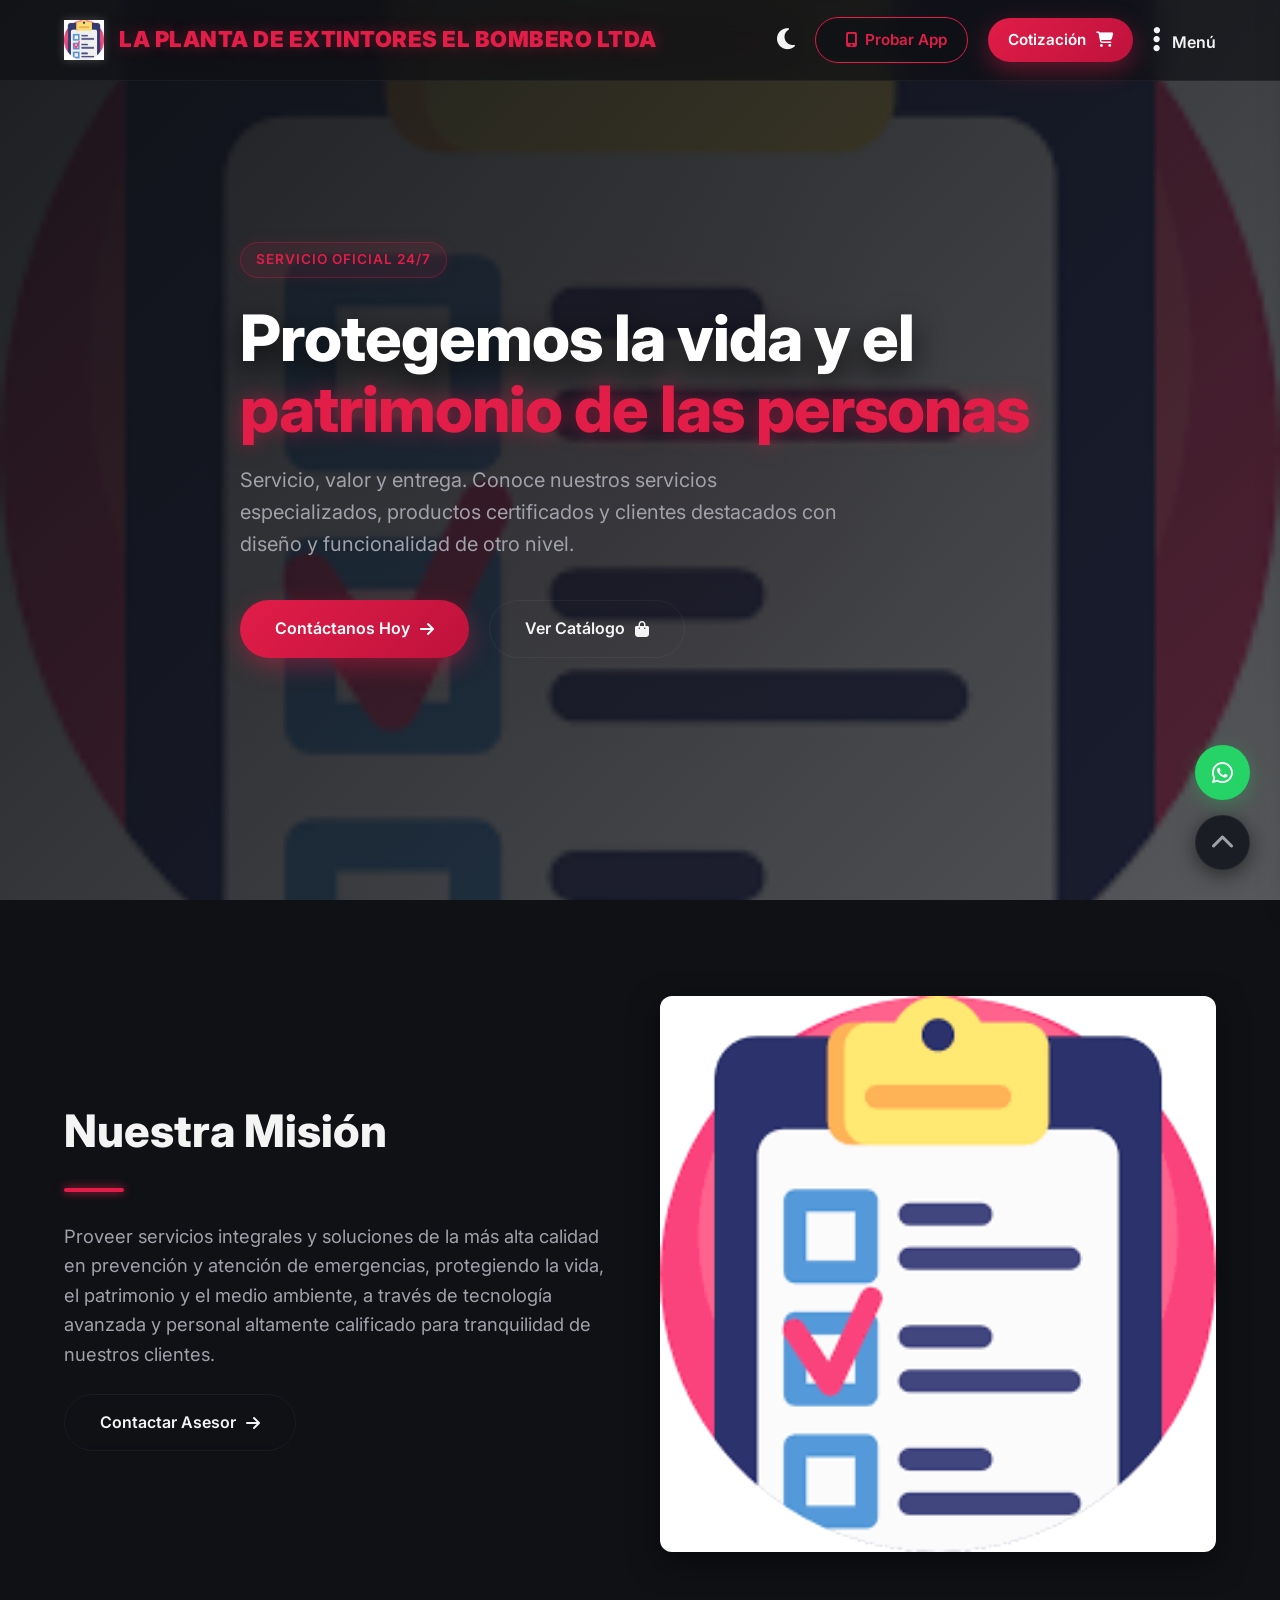
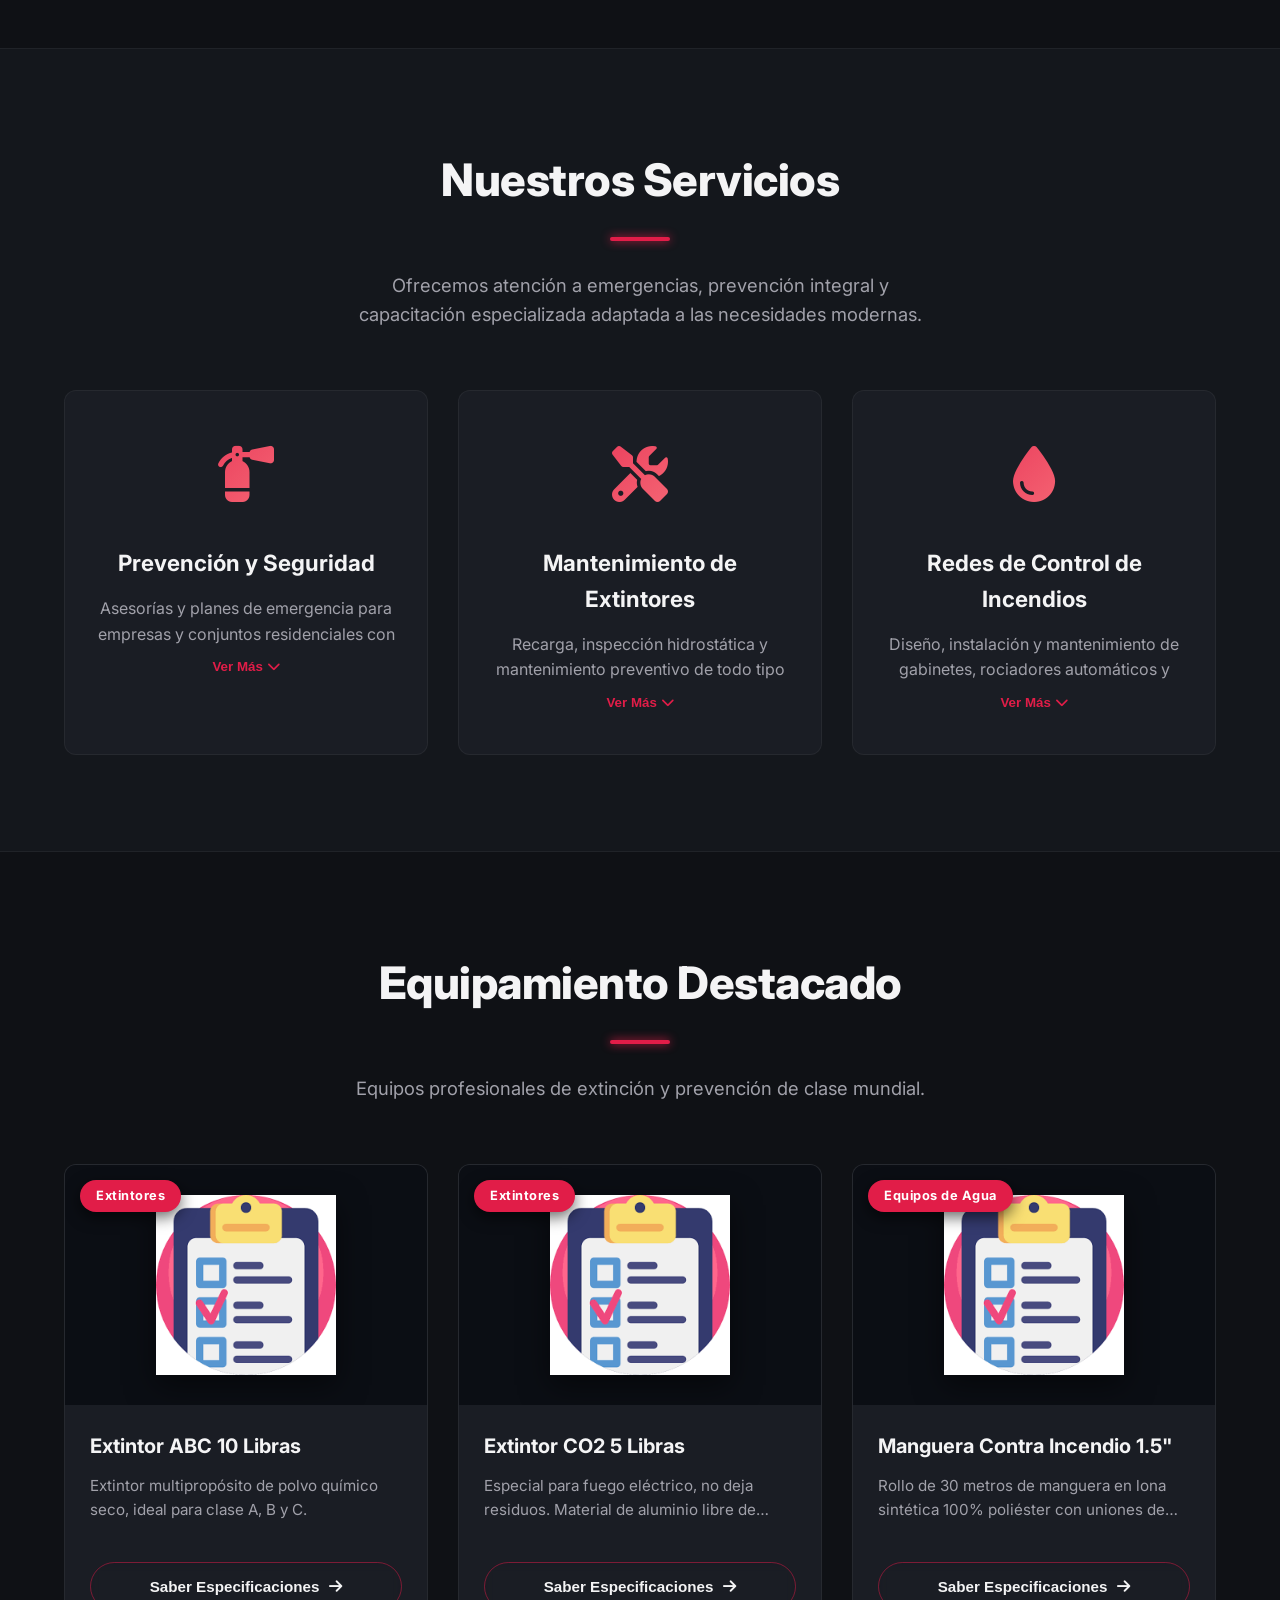
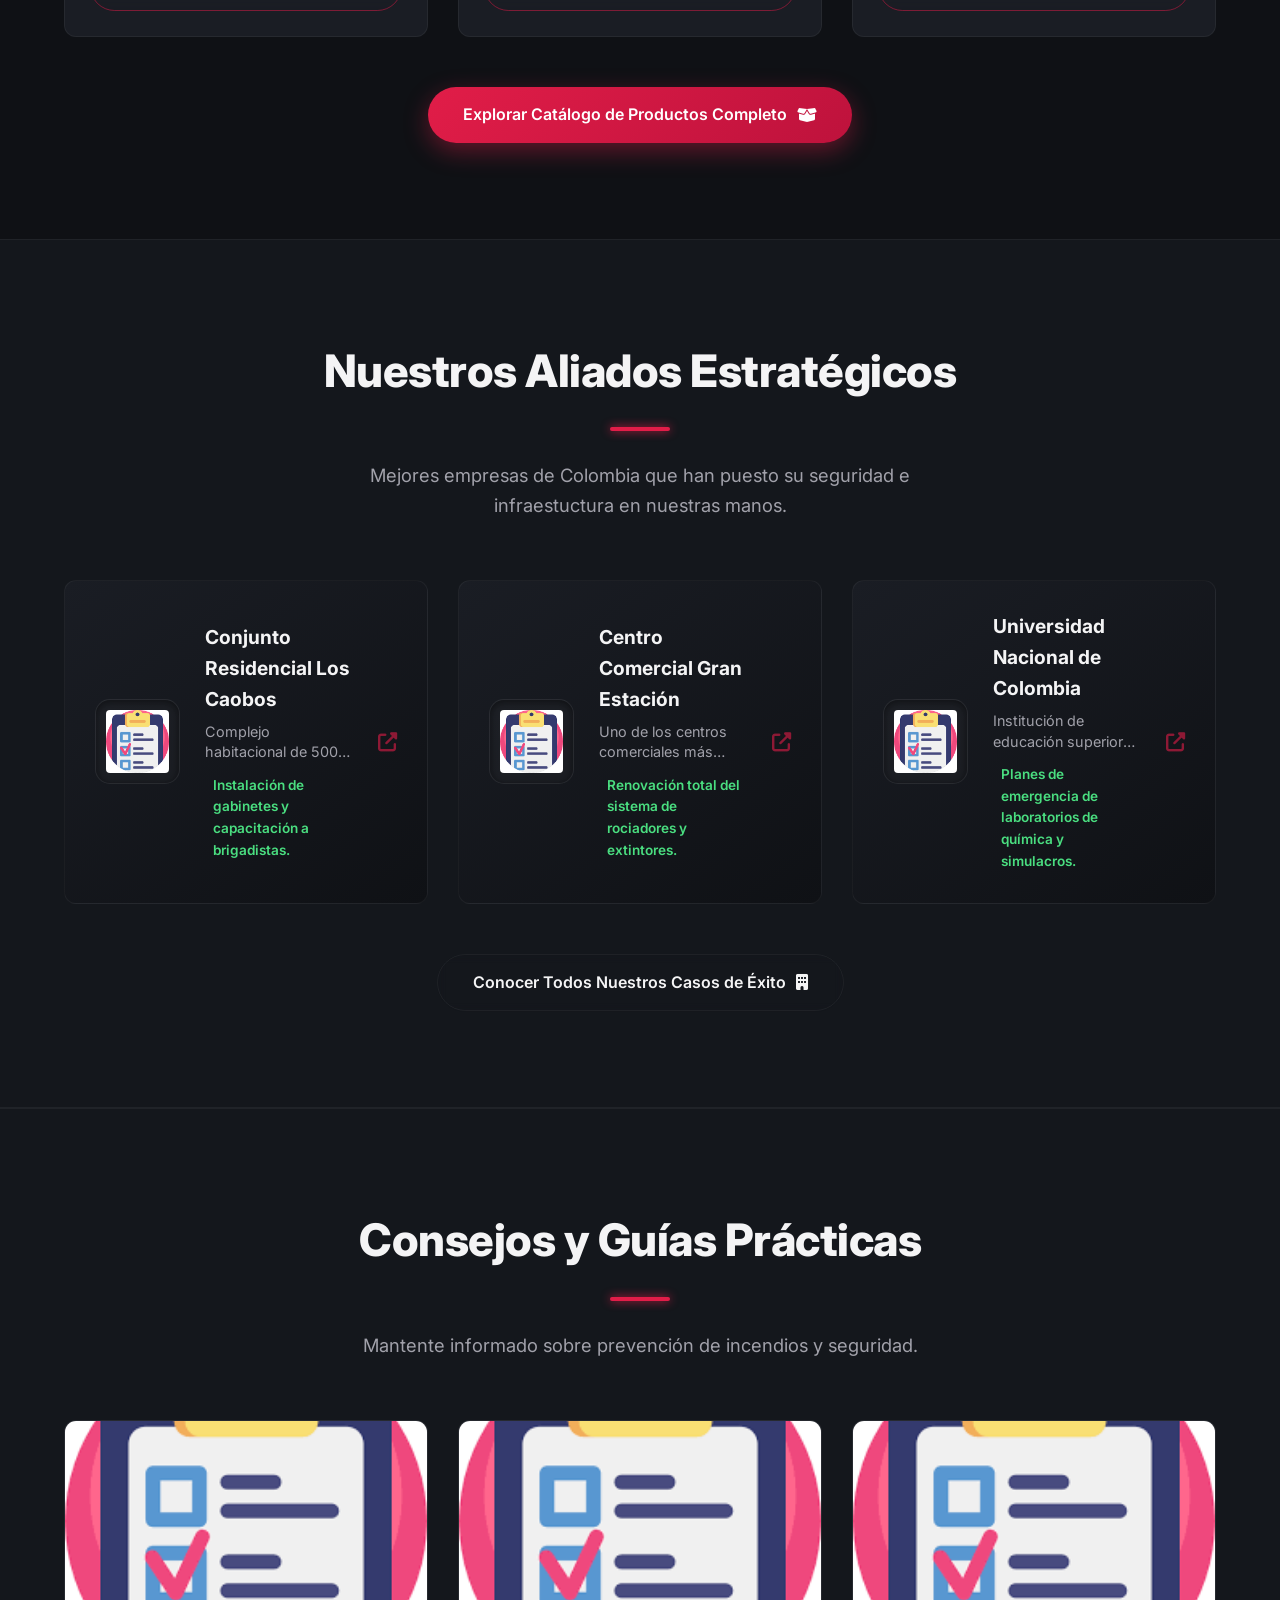
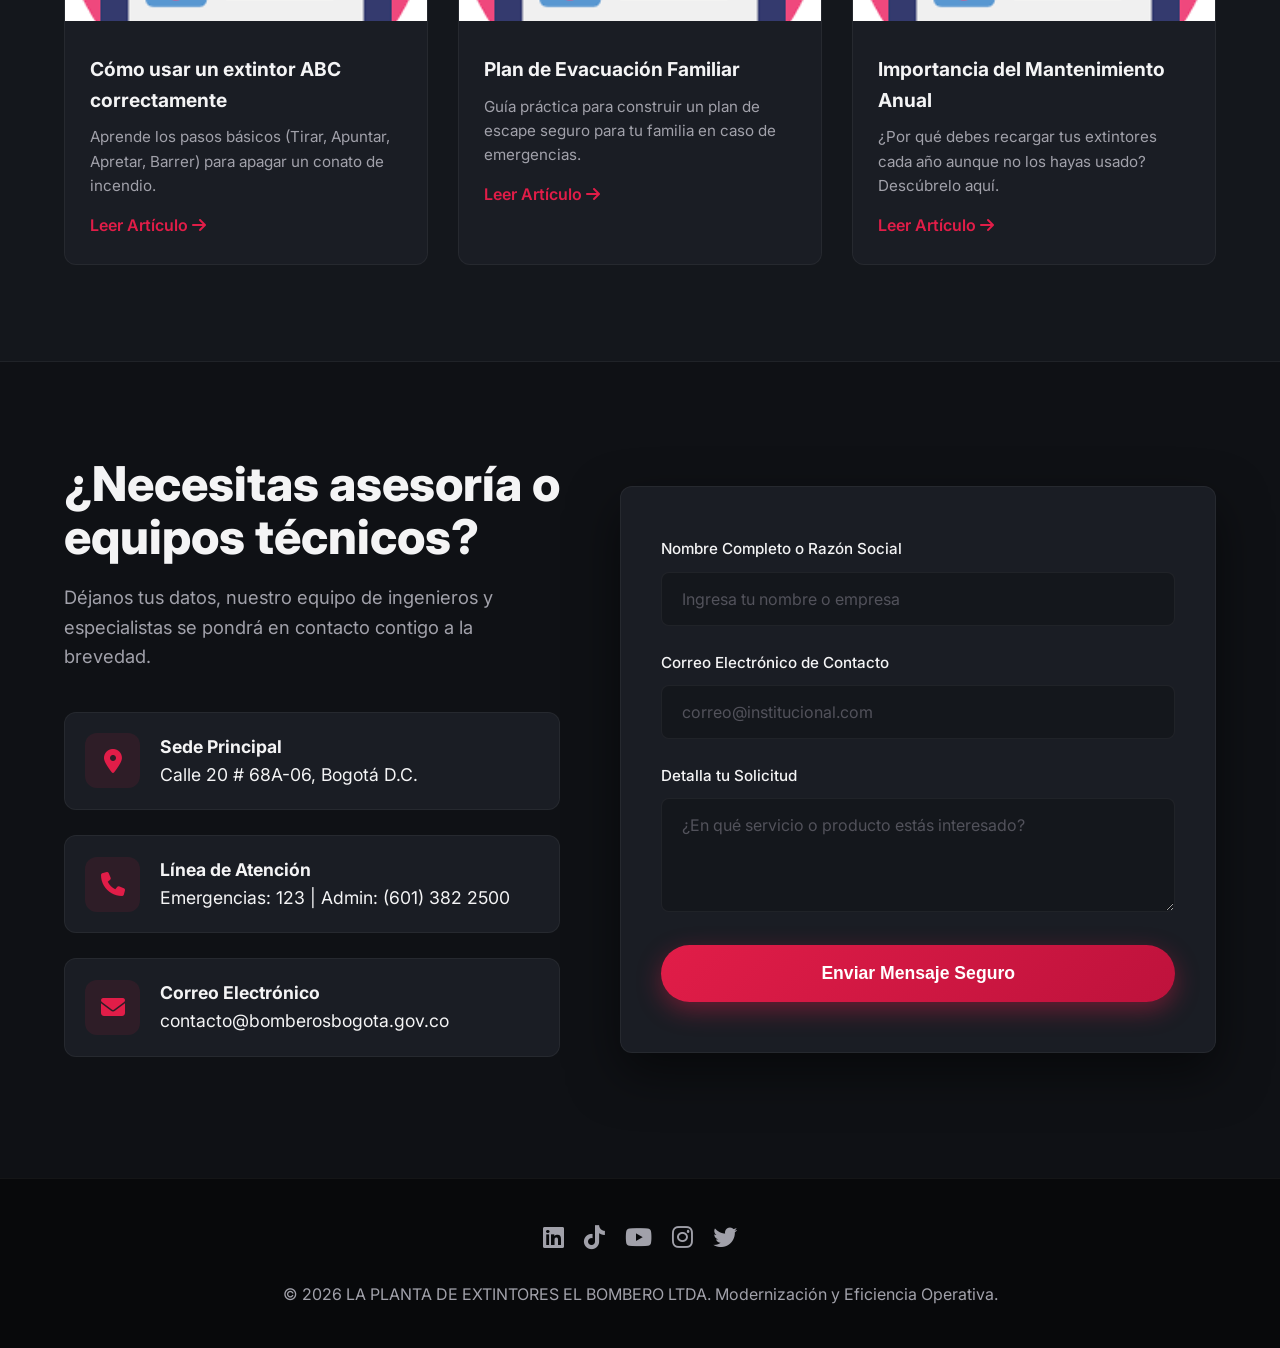
==== commit d1cda800: "Detalle menor" ====
--- a/index.html
+++ b/index.html
@@ -22,8 +22,8 @@
     <header id="header">
         <div class="container header-container">
             <div class="logo">
-                <img src="assets/Test.png" alt="Logo Bomberos Bogotá">
-                <span>LA PLANTA DE EXTINTORES EL BOMBERO LTDA</span>
+                <img src="assets/Test.png" alt="Logo LA PLANTA DE EXTINTORES EL BOMBERO LTDA">
+                <span class="company-brand">LA PLANTA DE EXTINTORES EL BOMBERO LTDA</span>
             </div>
             <nav style="display: flex; align-items: center; gap: 20px;">
                 <button id="themeToggleBtn" style="background:none; border:none; font-size:1.5rem; cursor:pointer; outline:none;"><i class="fas fa-moon"></i></button>
@@ -245,7 +245,7 @@
                 <a href="#" aria-label="Instagram" style="color: var(--text-light); font-size: 1.5rem; transition: color 0.3s;" onmouseover="this.style.color='#E1306C'" onmouseout="this.style.color='var(--text-light)'"><i class="fab fa-instagram"></i></a>
                 <a href="#" aria-label="Facebook (X)" style="color: var(--text-light); font-size: 1.5rem; transition: color 0.3s;" onmouseover="this.style.color='#1DA1F2'" onmouseout="this.style.color='var(--text-light)'"><i class="fab fa-twitter"></i></a>
             </div>
-            <p>&copy; 2026 Cuerpo Oficial de Bomberos de Bogotá. Modernización y Eficiencia Operativa.</p>
+            <p>&copy; 2026 LA PLANTA DE EXTINTORES EL BOMBERO LTDA. Modernización y Eficiencia Operativa.</p>
         </div>
     </footer>
 
--- a/css/style.css
+++ b/css/style.css
@@ -145,6 +145,15 @@
     width: auto;
     object-fit: contain;
     filter: drop-shadow(0 0 5px rgba(255,255,255,0.2));
+}
+
+.company-brand {
+    font-size: 1.1em;
+    font-weight: 900;
+    text-transform: uppercase;
+    color: var(--primary-red);
+    letter-spacing: 0.5px;
+    text-shadow: 0 0 15px rgba(225, 29, 72, 0.4);
 }
 
 nav .nav-links {
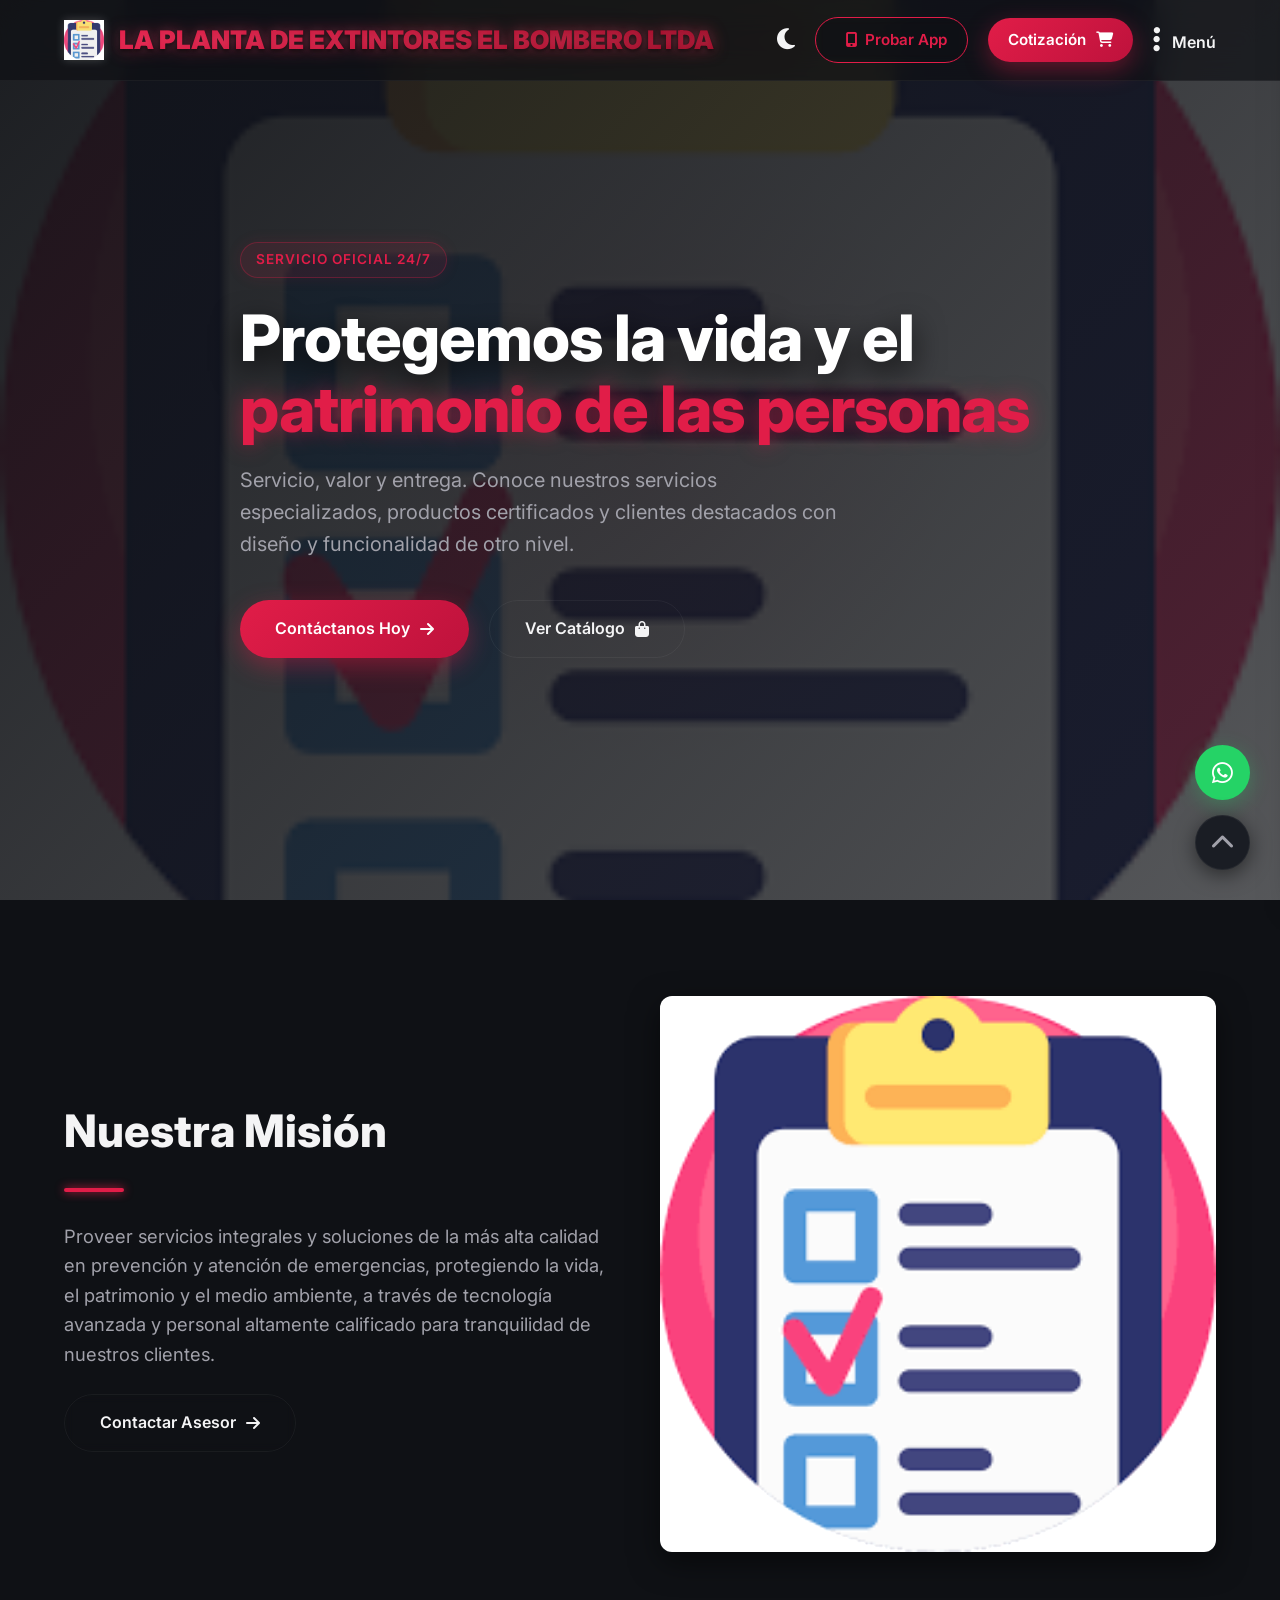
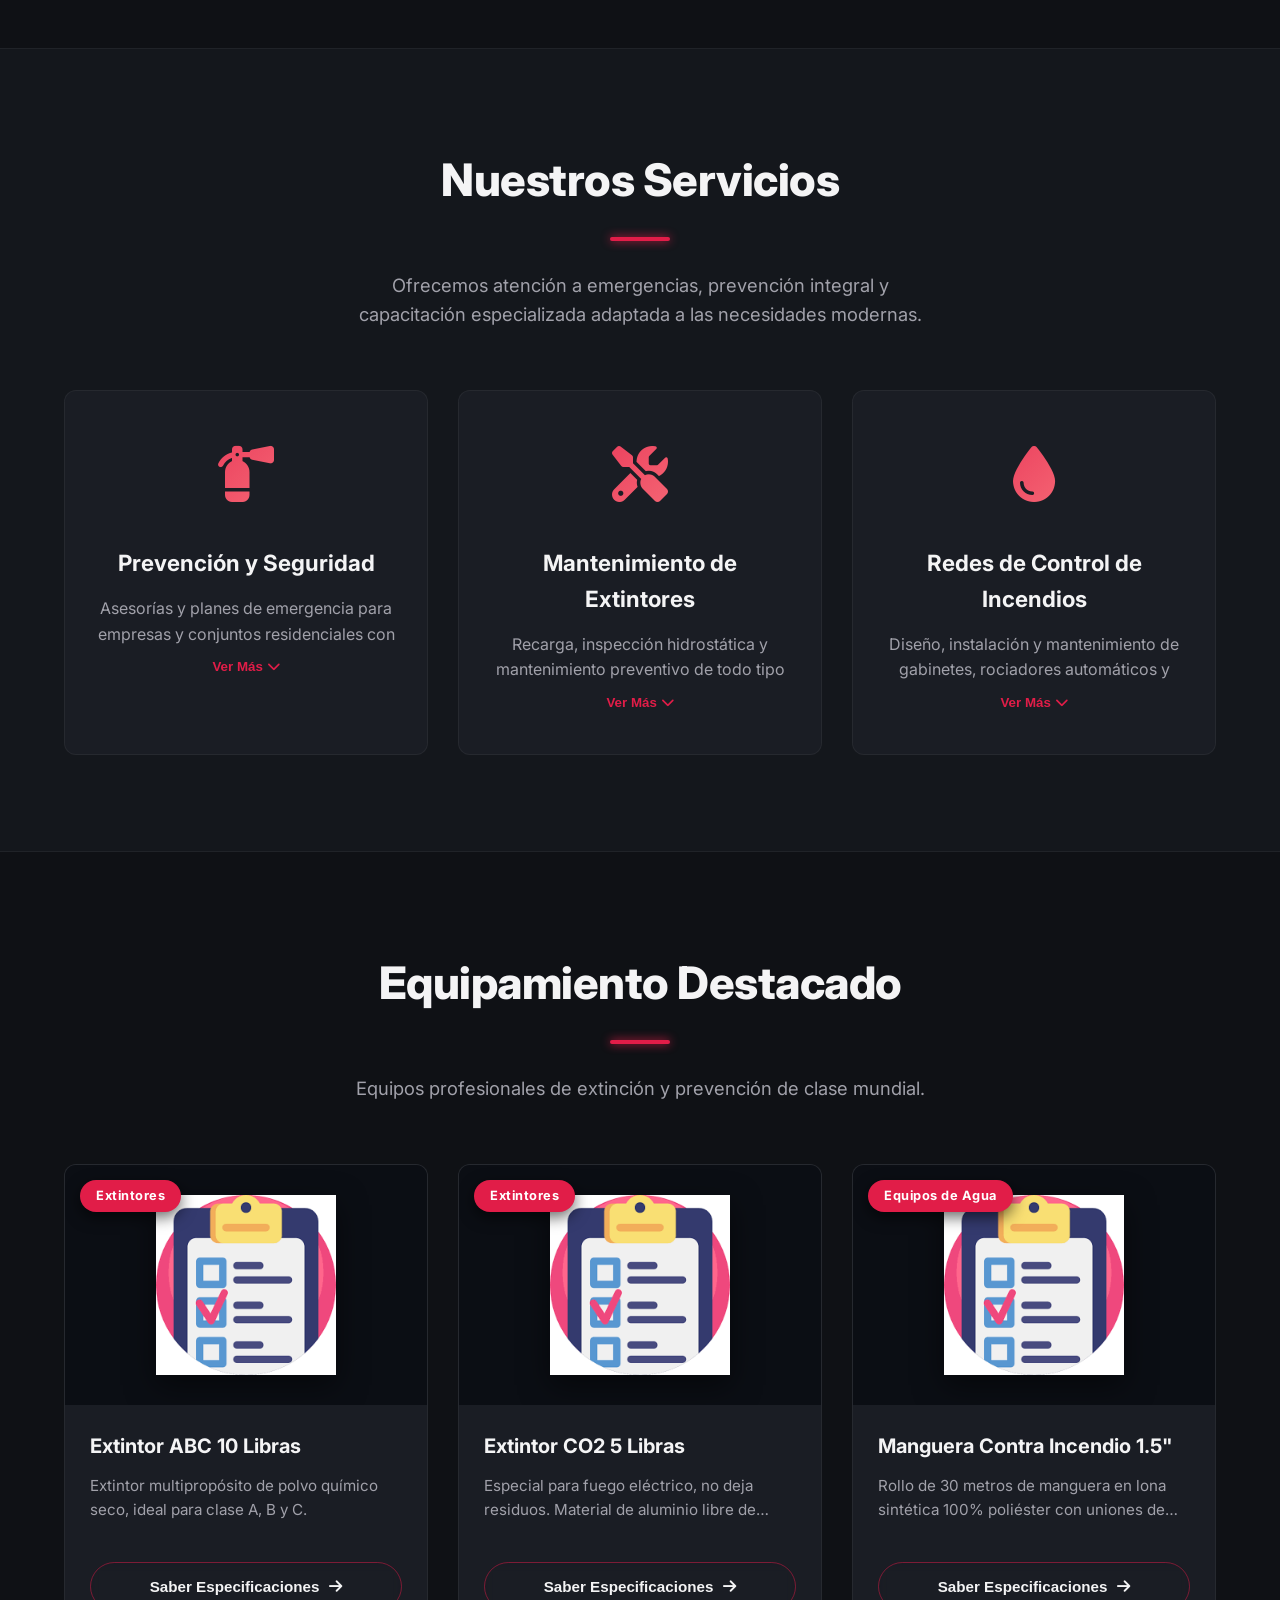
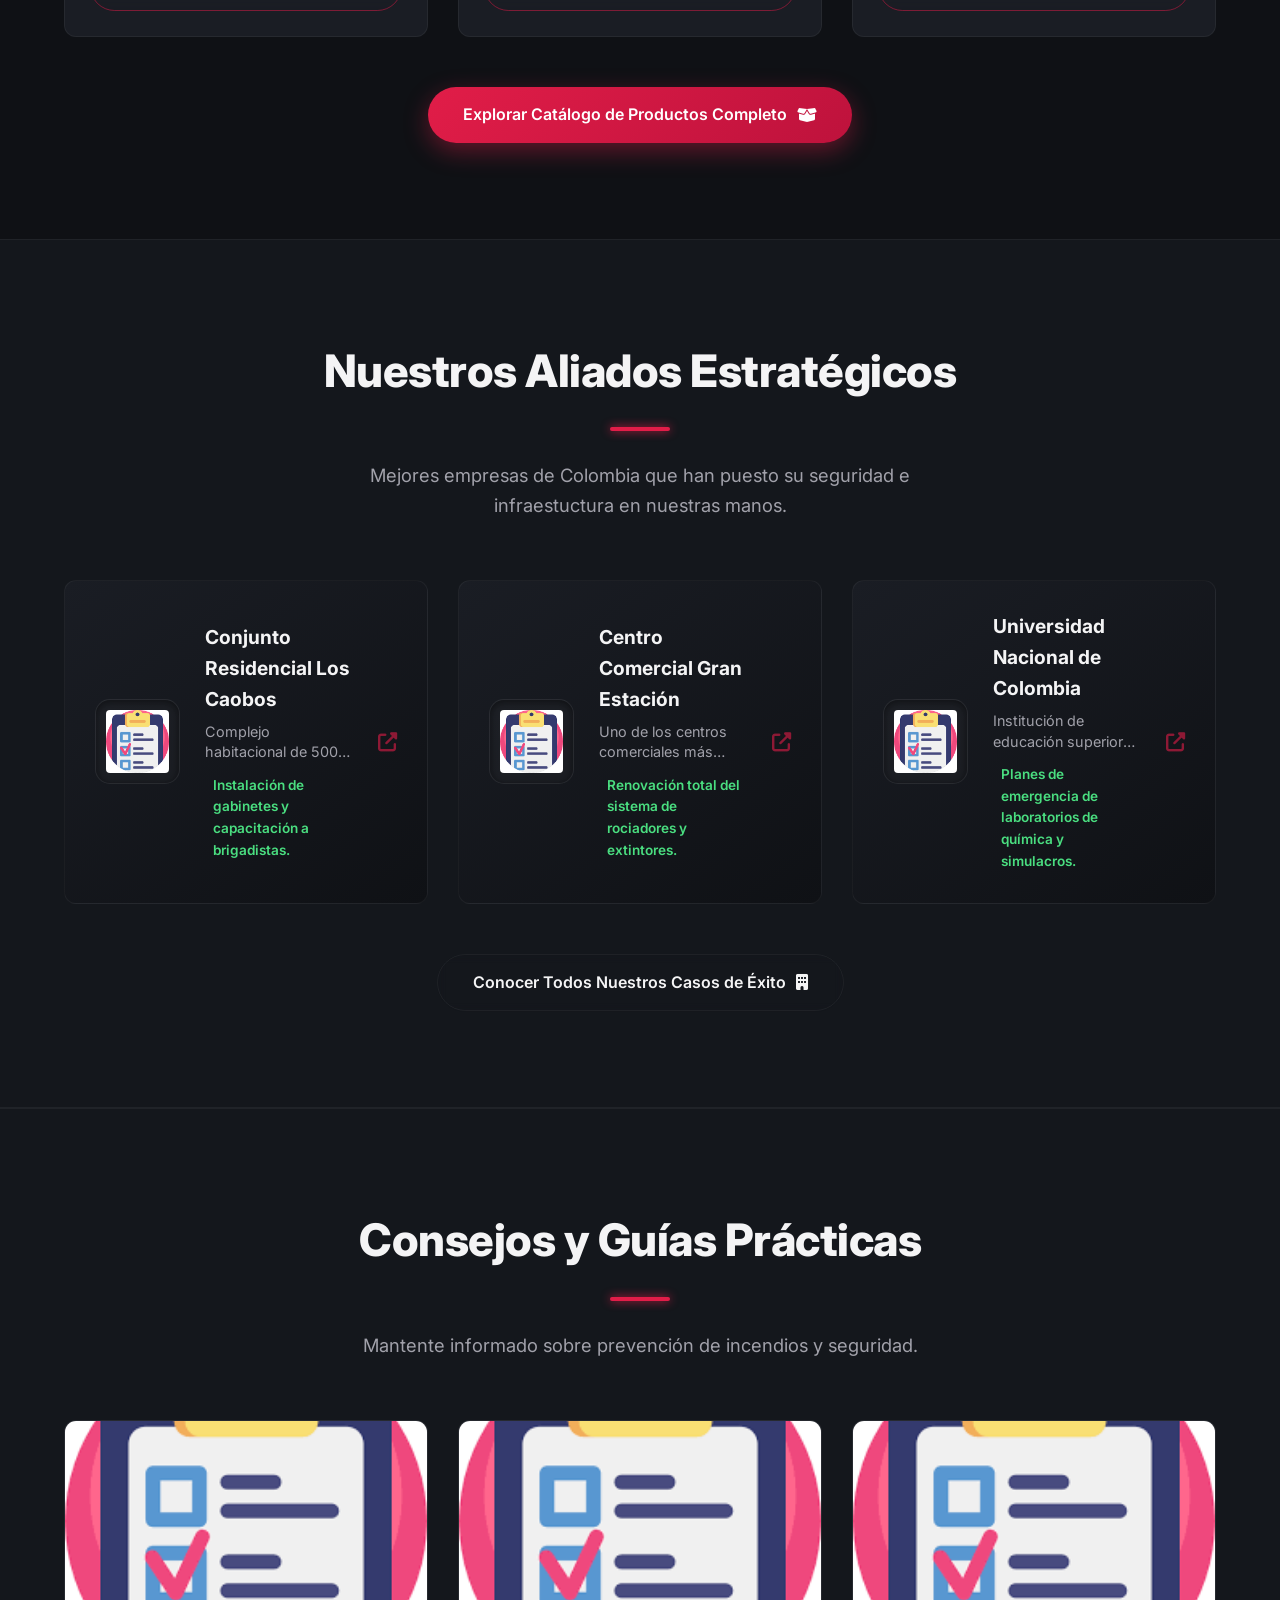
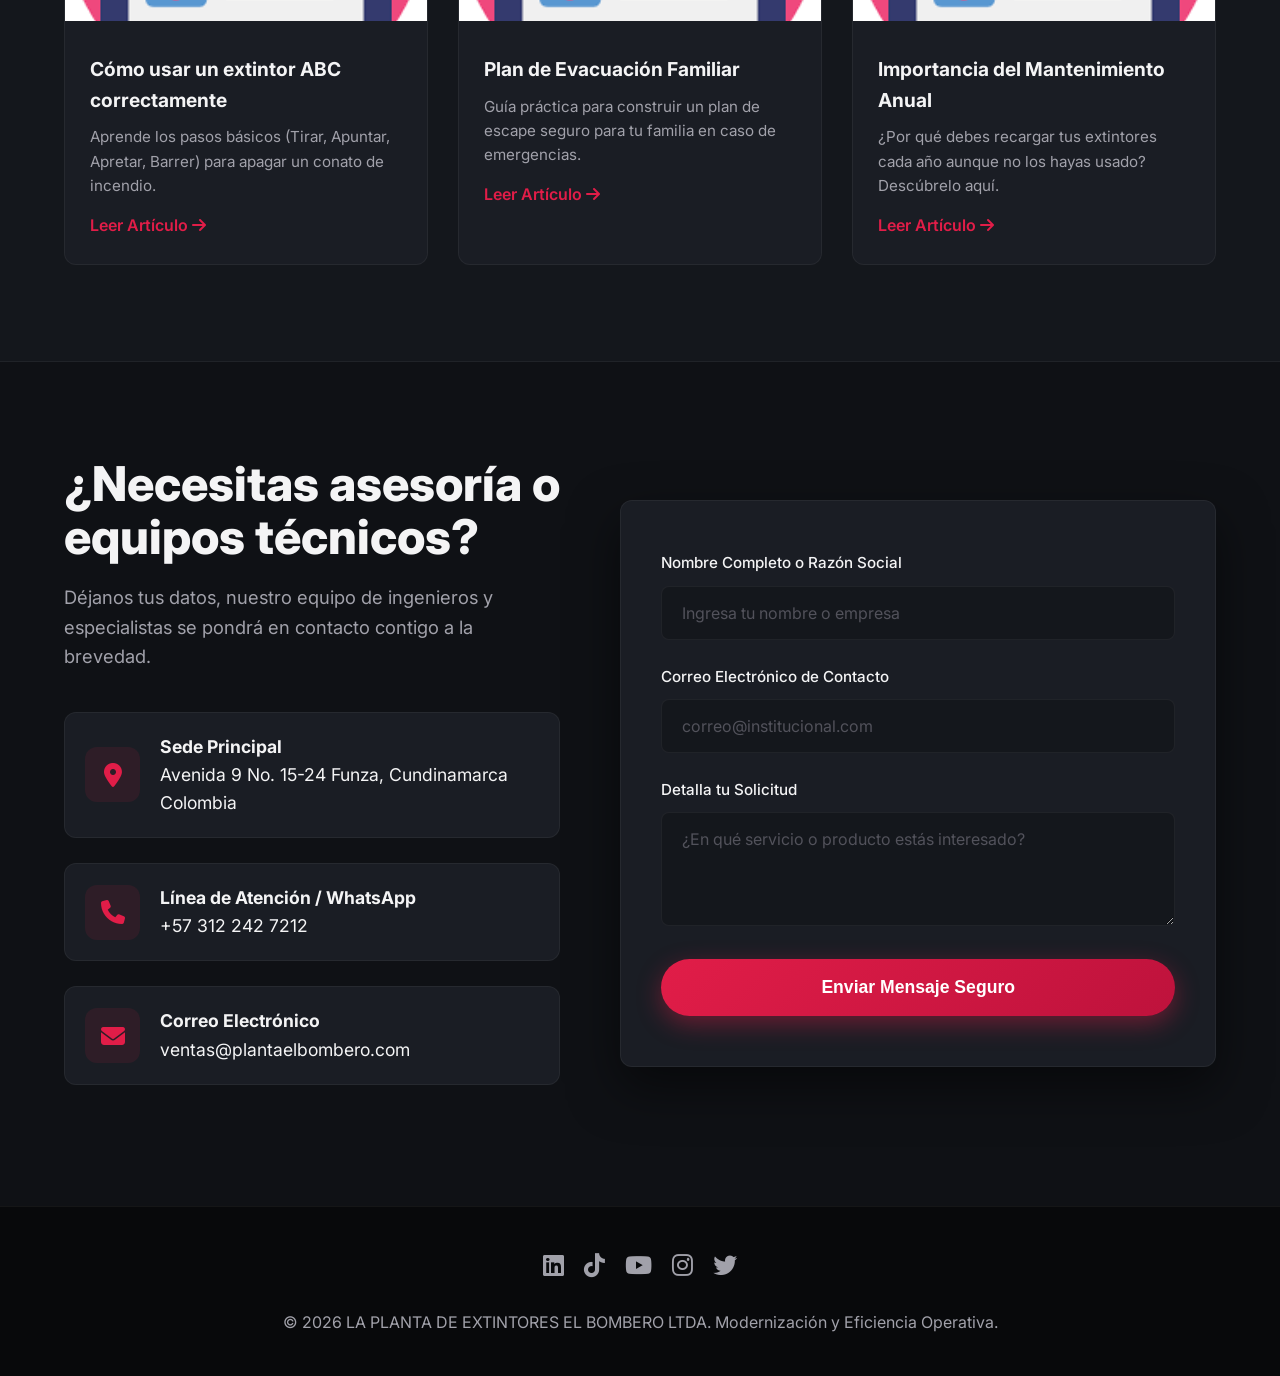
==== commit 39c06fb5: "Cambio menor" ====
--- a/index.html
+++ b/index.html
@@ -196,21 +196,21 @@
                     <i class="fas fa-map-marker-alt"></i>
                     <div>
                         <strong>Sede Principal</strong><br>
-                        Calle 20 # 68A-06, Bogotá D.C.
+                        Avenida 9 No. 15-24 Funza, Cundinamarca Colombia
                     </div>
                 </div>
                 <div class="info-item">
                     <i class="fas fa-phone"></i>
                     <div>
-                        <strong>Línea de Atención</strong><br>
-                        Emergencias: 123 | Admin: (601) 382 2500
+                        <strong>Línea de Atención / WhatsApp</strong><br>
+                        +57 312 242 7212
                     </div>
                 </div>
                 <div class="info-item">
                     <i class="fas fa-envelope"></i>
                     <div>
                         <strong>Correo Electrónico</strong><br>
-                        contacto@bomberosbogota.gov.co
+                        ventas@plantaelbombero.com
                     </div>
                 </div>
             </div>
@@ -252,7 +252,7 @@
     <!-- Elementos Flotantes (WhatsApp + Subir) -->
     <div class="floating-actions">
         <!-- WhatsApp Botón -->
-        <a href="https://wa.me/573000000000?text=Hola,%20me%20gustaría%20saber%20más%20sobre%20sus%20productos."
+        <a href="https://wa.me/573122427212?text=Hola,%20me%20gustaría%20saber%20más%20sobre%20sus%20productos."
             class="float-btn whatsapp-float" target="_blank" rel="noopener noreferrer" aria-label="WhatsApp">
             <i class="fab fa-whatsapp"></i>
         </a>
--- a/css/style.css
+++ b/css/style.css
@@ -147,13 +147,30 @@
     filter: drop-shadow(0 0 5px rgba(255,255,255,0.2));
 }
 
+@keyframes brandGradient {
+    0% { background-position: 0% 50%; }
+    50% { background-position: 100% 50%; }
+    100% { background-position: 0% 50%; }
+}
+
 .company-brand {
-    font-size: 1.1em;
+    font-size: 1.6rem;
     font-weight: 900;
     text-transform: uppercase;
-    color: var(--primary-red);
-    letter-spacing: 0.5px;
-    text-shadow: 0 0 15px rgba(225, 29, 72, 0.4);
+    background: linear-gradient(270deg, #E11D48, #FFA3A3, #9F0B28, #E11D48);
+    background-size: 300% 300%;
+    background-clip: text;
+    -webkit-background-clip: text;
+    -webkit-text-fill-color: transparent;
+    animation: brandGradient 5s ease-in-out infinite;
+    filter: drop-shadow(0 2px 2px rgba(0,0,0,0.8)) drop-shadow(0 0 8px rgba(225, 29, 72, 0.4));
+    transition: filter 0.3s ease;
+    display: inline-block;
+    cursor: default;
+}
+
+.company-brand:hover {
+    filter: drop-shadow(0 2px 2px rgba(0,0,0,0.8)) drop-shadow(0 0 25px rgba(255, 107, 107, 1));
 }
 
 nav .nav-links {
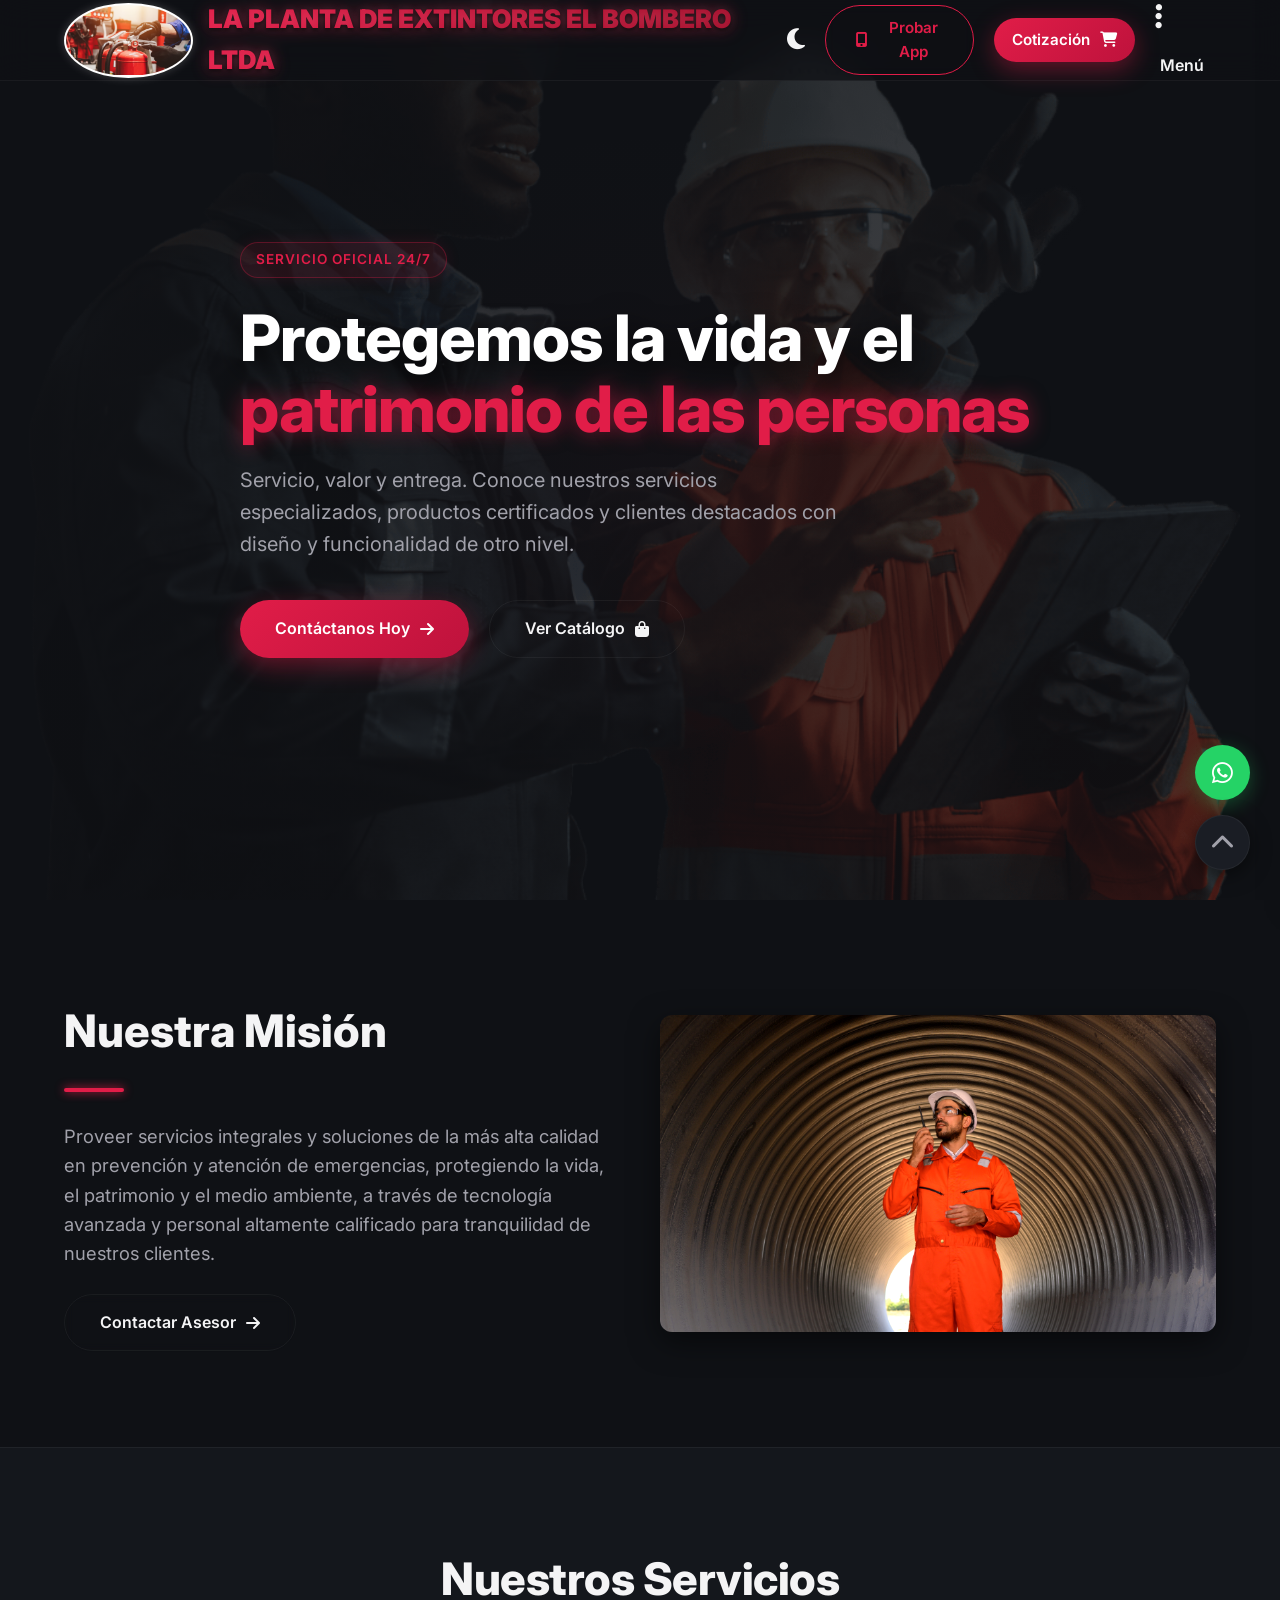
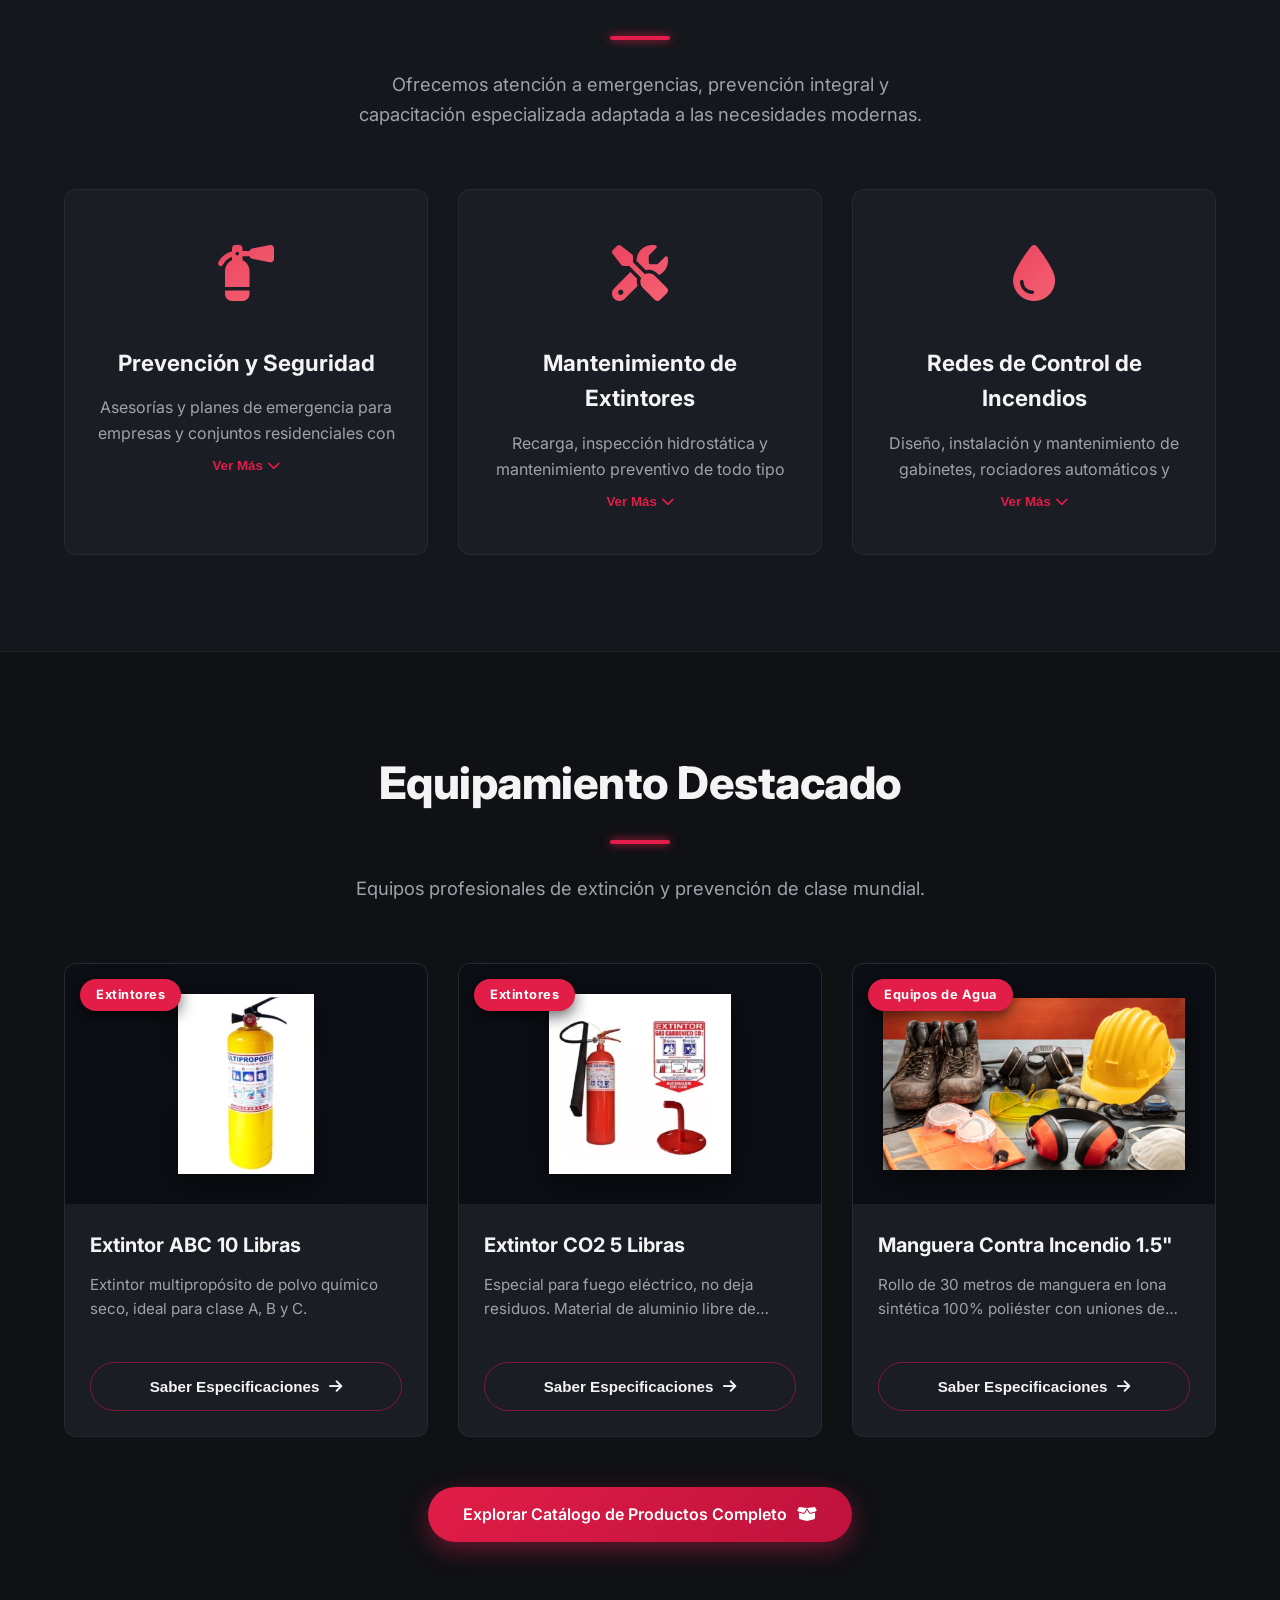
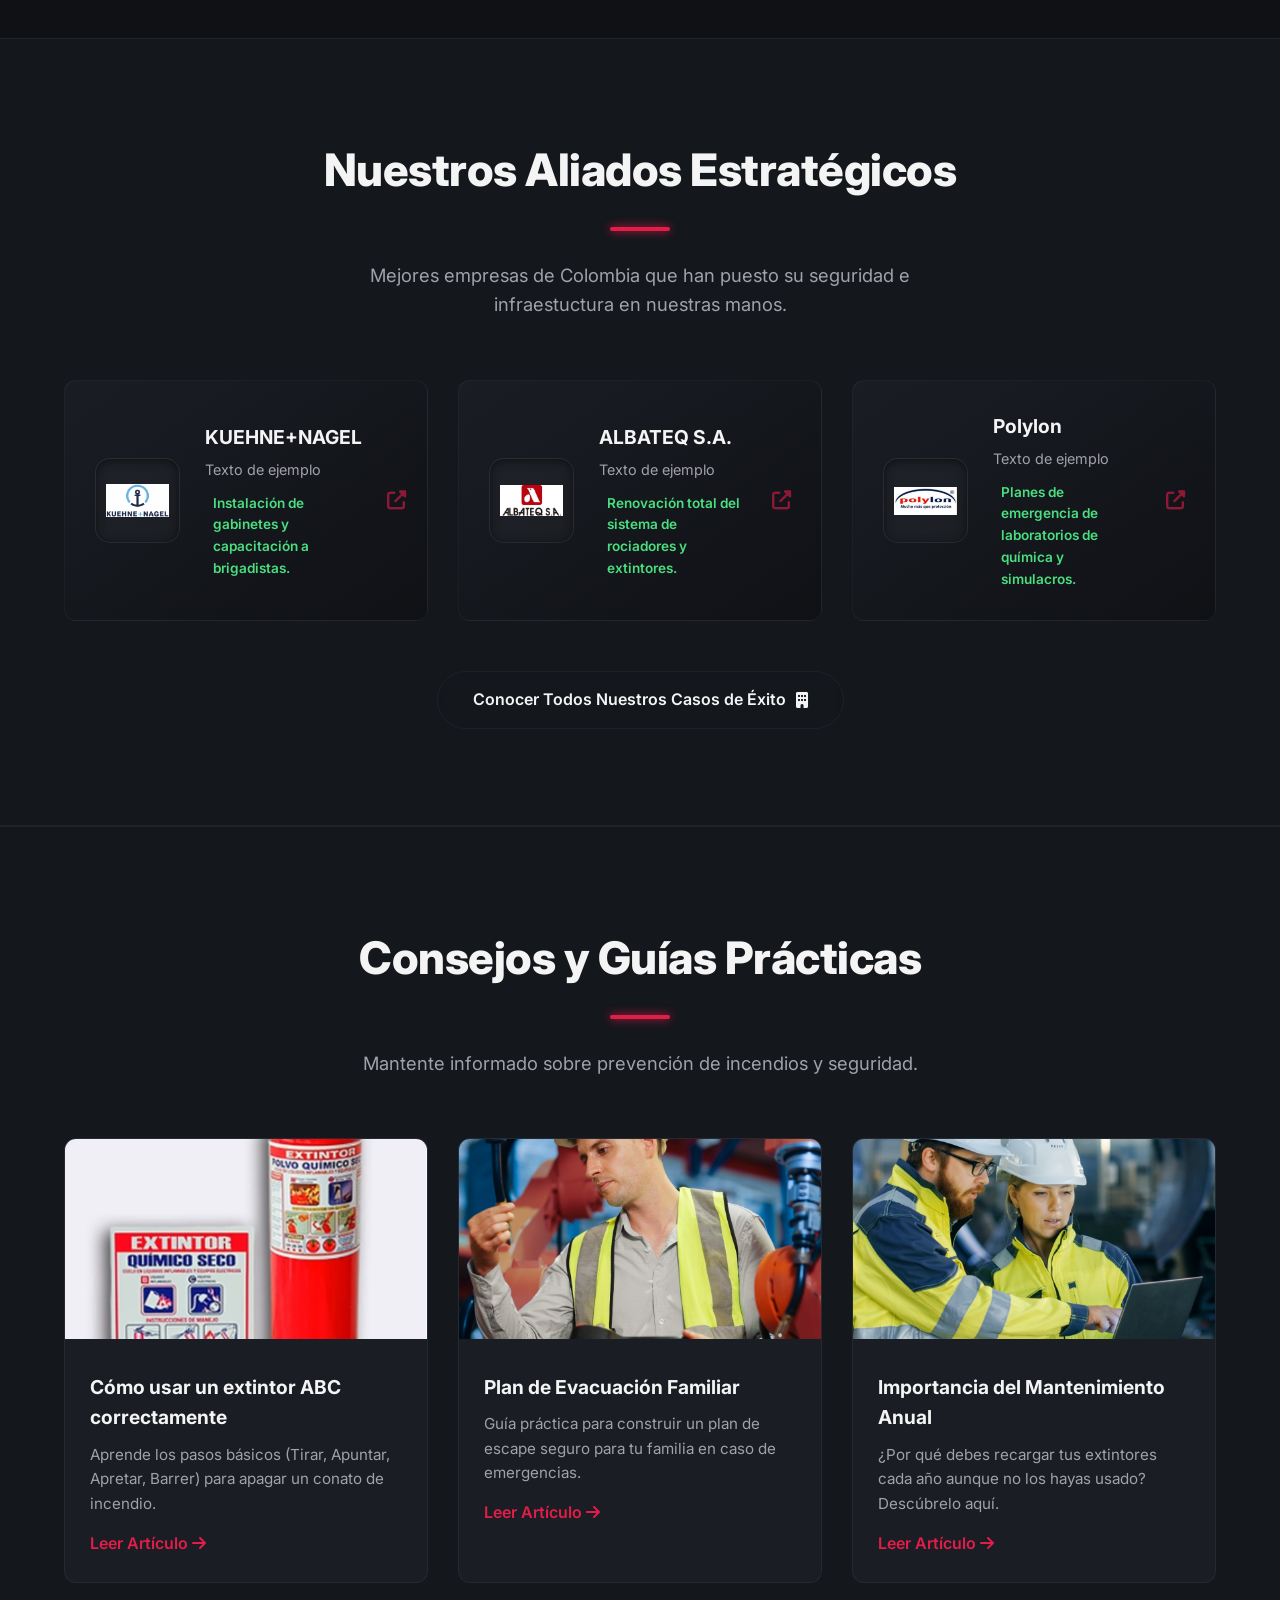
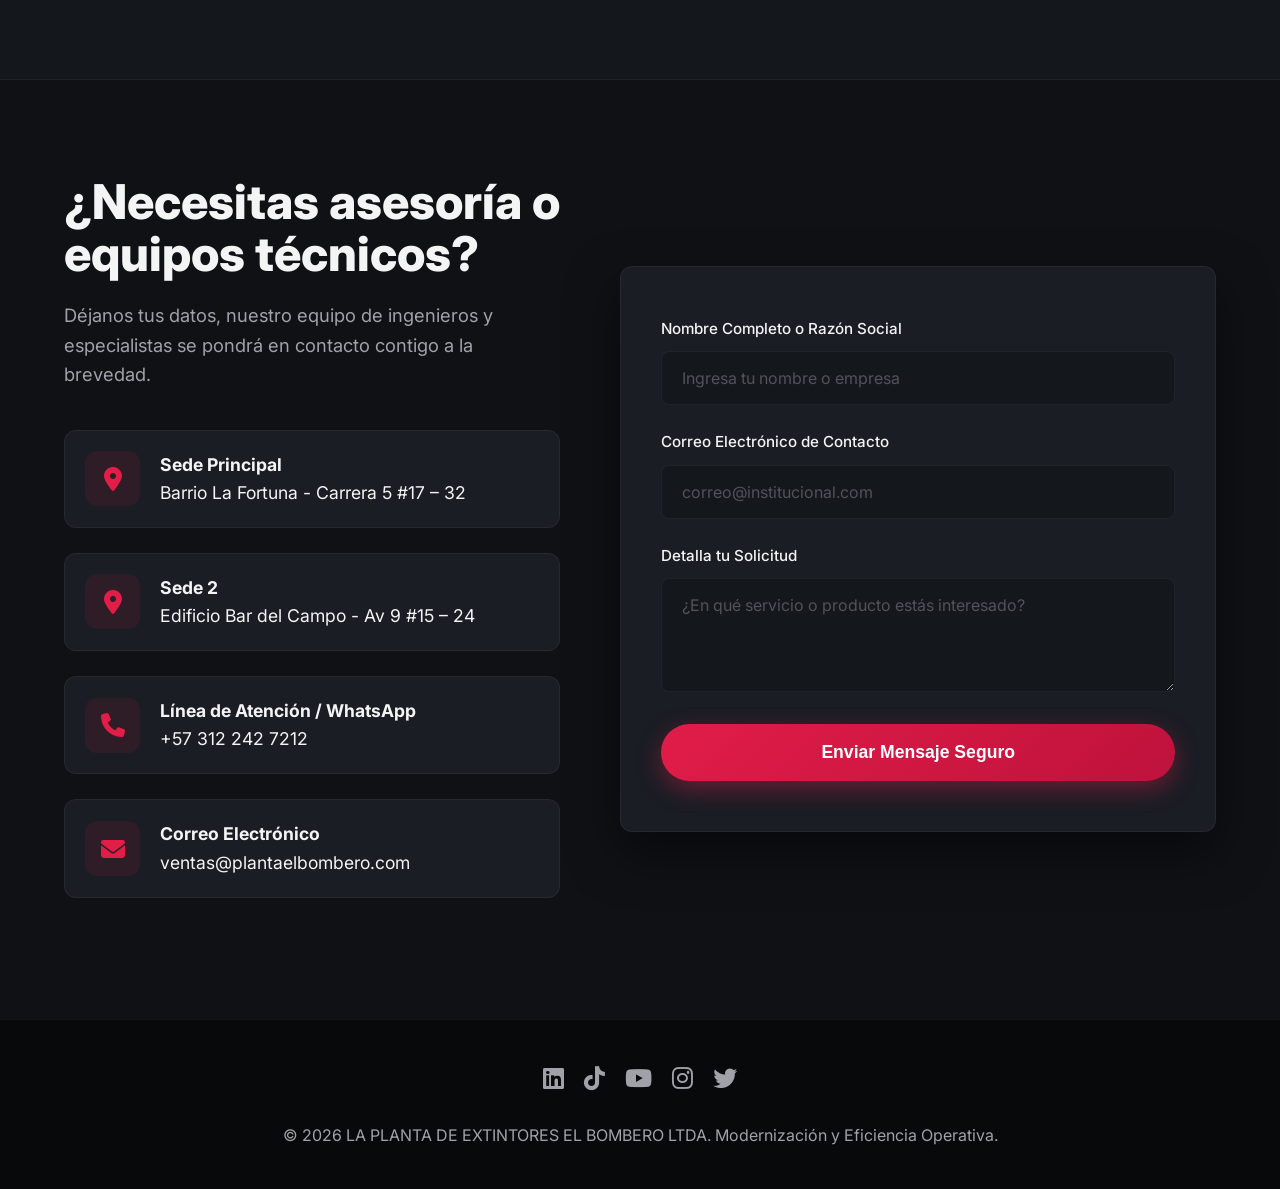
==== commit e29be474: "Imagenes nuevas, Cambios, Estilo." ====
--- a/index.html
+++ b/index.html
@@ -22,7 +22,7 @@
     <header id="header">
         <div class="container header-container">
             <div class="logo">
-                <img src="assets/Test.png" alt="Logo LA PLANTA DE EXTINTORES EL BOMBERO LTDA">
+                <img src="assets/Extintores_Assets/Extintores2.png" alt="Logo LA PLANTA DE EXTINTORES EL BOMBERO LTDA">
                 <span class="company-brand">LA PLANTA DE EXTINTORES EL BOMBERO LTDA</span>
             </div>
             <nav style="display: flex; align-items: center; gap: 20px;">
@@ -37,7 +37,7 @@
     </header>
 
     <!-- Inicio / Hero con Tema Oscuro y Glow -->
-    <section id="inicio" class="hero" style="background-image: url('assets/Test.png');">
+    <section id="inicio" class="hero" style="background-image: url('assets/Bombero_Assets/Imagen_Personas_Bomberos.png');">
         <div class="hero-glow"></div>
         <div class="container hero-content">
             <div class="badge">Servicio Oficial 24/7</div>
@@ -63,7 +63,7 @@
                 <a href="#contacto" class="btn btn-secondary">Contactar Asesor <i class="fas fa-arrow-right"></i></a>
             </div>
             <div class="mision-img" style="border-radius: var(--border-radius); overflow: hidden; box-shadow: 0 10px 30px rgba(0,0,0,0.5);">
-                <img src="assets/Test.png" alt="Misión Bomberos" style="width: 100%; display: block; filter: contrast(1.1);">
+                <img src="assets/Bombero_Assets/Imagen_Bombero.png" alt="Misión Bomberos" style="width: 100%; display: block; filter: contrast(1.1);">
             </div>
         </div>
     </section>
@@ -158,7 +158,7 @@
             </div>
             <div class="services-grid">
                 <div class="service-card" style="padding: 0; text-align: left;">
-                    <img src="assets/Test.png" alt="Guia 1" style="width: 100%; height: 200px; object-fit: cover;">
+                    <img src="assets/Extintores_Assets/Exintor portatil BC.jpg" alt="Guia 1" style="width: 100%; height: 200px; object-fit: cover;">
                     <div style="padding: 25px;">
                         <h3 style="font-size: 1.2rem; margin-bottom: 10px;">Cómo usar un extintor ABC correctamente</h3>
                         <p style="color: var(--text-light); font-size: 0.95rem; margin-bottom: 15px;">Aprende los pasos básicos (Tirar, Apuntar, Apretar, Barrer) para apagar un conato de incendio.</p>
@@ -166,7 +166,7 @@
                     </div>
                 </div>
                 <div class="service-card" style="padding: 0; text-align: left;">
-                    <img src="assets/Test.png" alt="Guia 2" style="width: 100%; height: 200px; object-fit: cover;">
+                    <img src="assets/Servicios_Assets/Asesorias.jpeg" alt="Guia 2" style="width: 100%; height: 200px; object-fit: cover;">
                     <div style="padding: 25px;">
                         <h3 style="font-size: 1.2rem; margin-bottom: 10px;">Plan de Evacuación Familiar</h3>
                         <p style="color: var(--text-light); font-size: 0.95rem; margin-bottom: 15px;">Guía práctica para construir un plan de escape seguro para tu familia en caso de emergencias.</p>
@@ -174,7 +174,7 @@
                     </div>
                 </div>
                 <div class="service-card" style="padding: 0; text-align: left;">
-                    <img src="assets/Test.png" alt="Guia 3" style="width: 100%; height: 200px; object-fit: cover;">
+                    <img src="assets/Servicios_Assets/Cumplimiento Normativo en Seguridad.jpeg" alt="Guia 3" style="width: 100%; height: 200px; object-fit: cover;">
                     <div style="padding: 25px;">
                         <h3 style="font-size: 1.2rem; margin-bottom: 10px;">Importancia del Mantenimiento Anual</h3>
                         <p style="color: var(--text-light); font-size: 0.95rem; margin-bottom: 15px;">¿Por qué debes recargar tus extintores cada año aunque no los hayas usado? Descúbrelo aquí.</p>
@@ -196,7 +196,14 @@
                     <i class="fas fa-map-marker-alt"></i>
                     <div>
                         <strong>Sede Principal</strong><br>
-                        Avenida 9 No. 15-24 Funza, Cundinamarca Colombia
+                        Barrio La Fortuna - Carrera 5 #17 – 32
+                    </div>
+                </div>
+                <div class="info-item">
+                    <i class="fas fa-map-marker-alt"></i>
+                    <div>
+                        <strong>Sede 2</strong><br>
+                        Edificio Bar del Campo - Av 9 #15 – 24
                     </div>
                 </div>
                 <div class="info-item">
--- a/css/style.css
+++ b/css/style.css
@@ -141,9 +141,12 @@
 }
 
 .logo img {
-    height: 40px;
+    height: 75px;
     width: auto;
     object-fit: contain;
+    border-radius: 50%;
+    background-color: #fff;
+    padding: 2px;
     filter: drop-shadow(0 0 5px rgba(255,255,255,0.2));
 }
 
@@ -1245,6 +1248,29 @@
 @media (max-width: 768px) {
     .section { padding: 4rem 0; }
     .hero h1 { font-size: 2.5rem; }
+    
+    .header-container {
+        flex-direction: column;
+        height: auto !important;
+        padding: 10px 0;
+        gap: 10px;
+    }
+    .logo {
+        flex-direction: column;
+        text-align: center;
+        gap: 5px;
+    }
+    .company-brand {
+        font-size: 1.2rem;
+        line-height: 1.2;
+    }
+    header nav {
+        flex-wrap: wrap;
+        justify-content: center;
+        width: 100%;
+        gap: 10px !important;
+        margin-top: 5px;
+    }
     
     .clients-grid { grid-template-columns: 1fr; }
     .client-card { flex-direction: column; text-align: center; }
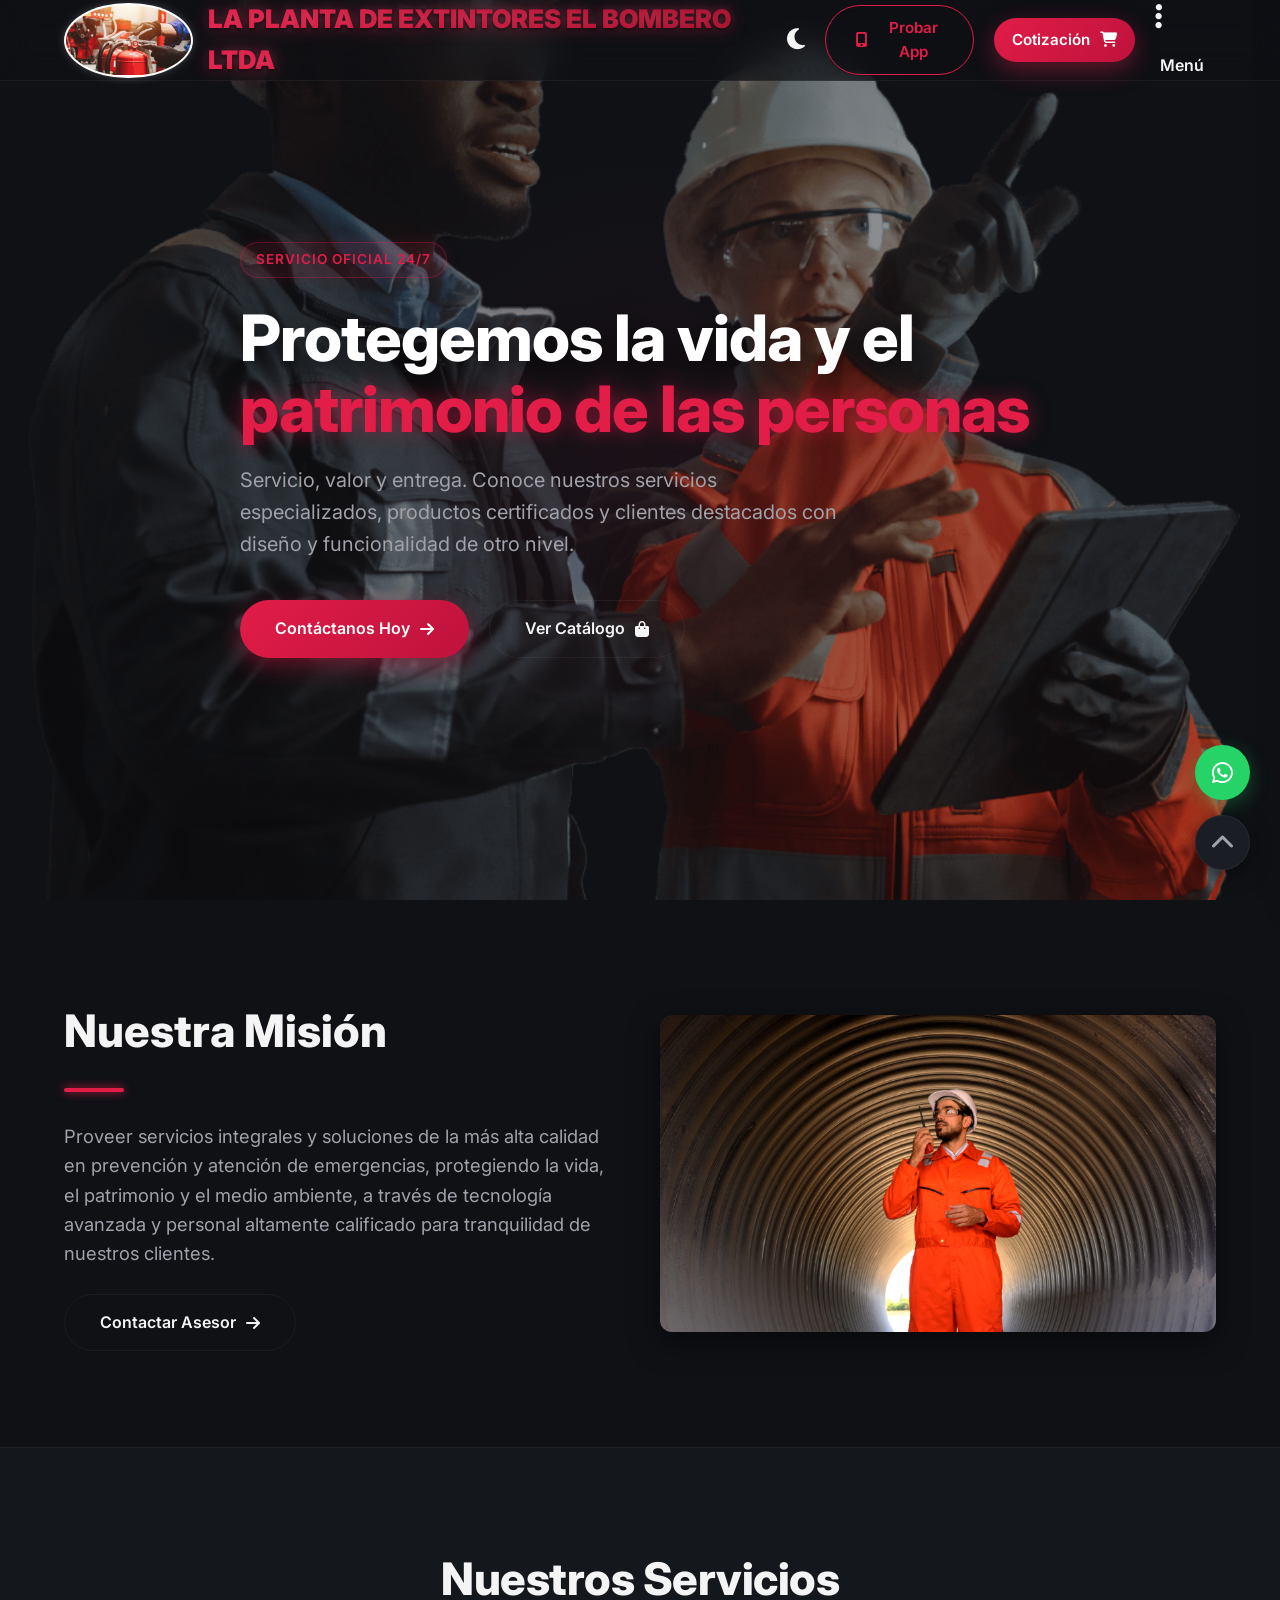
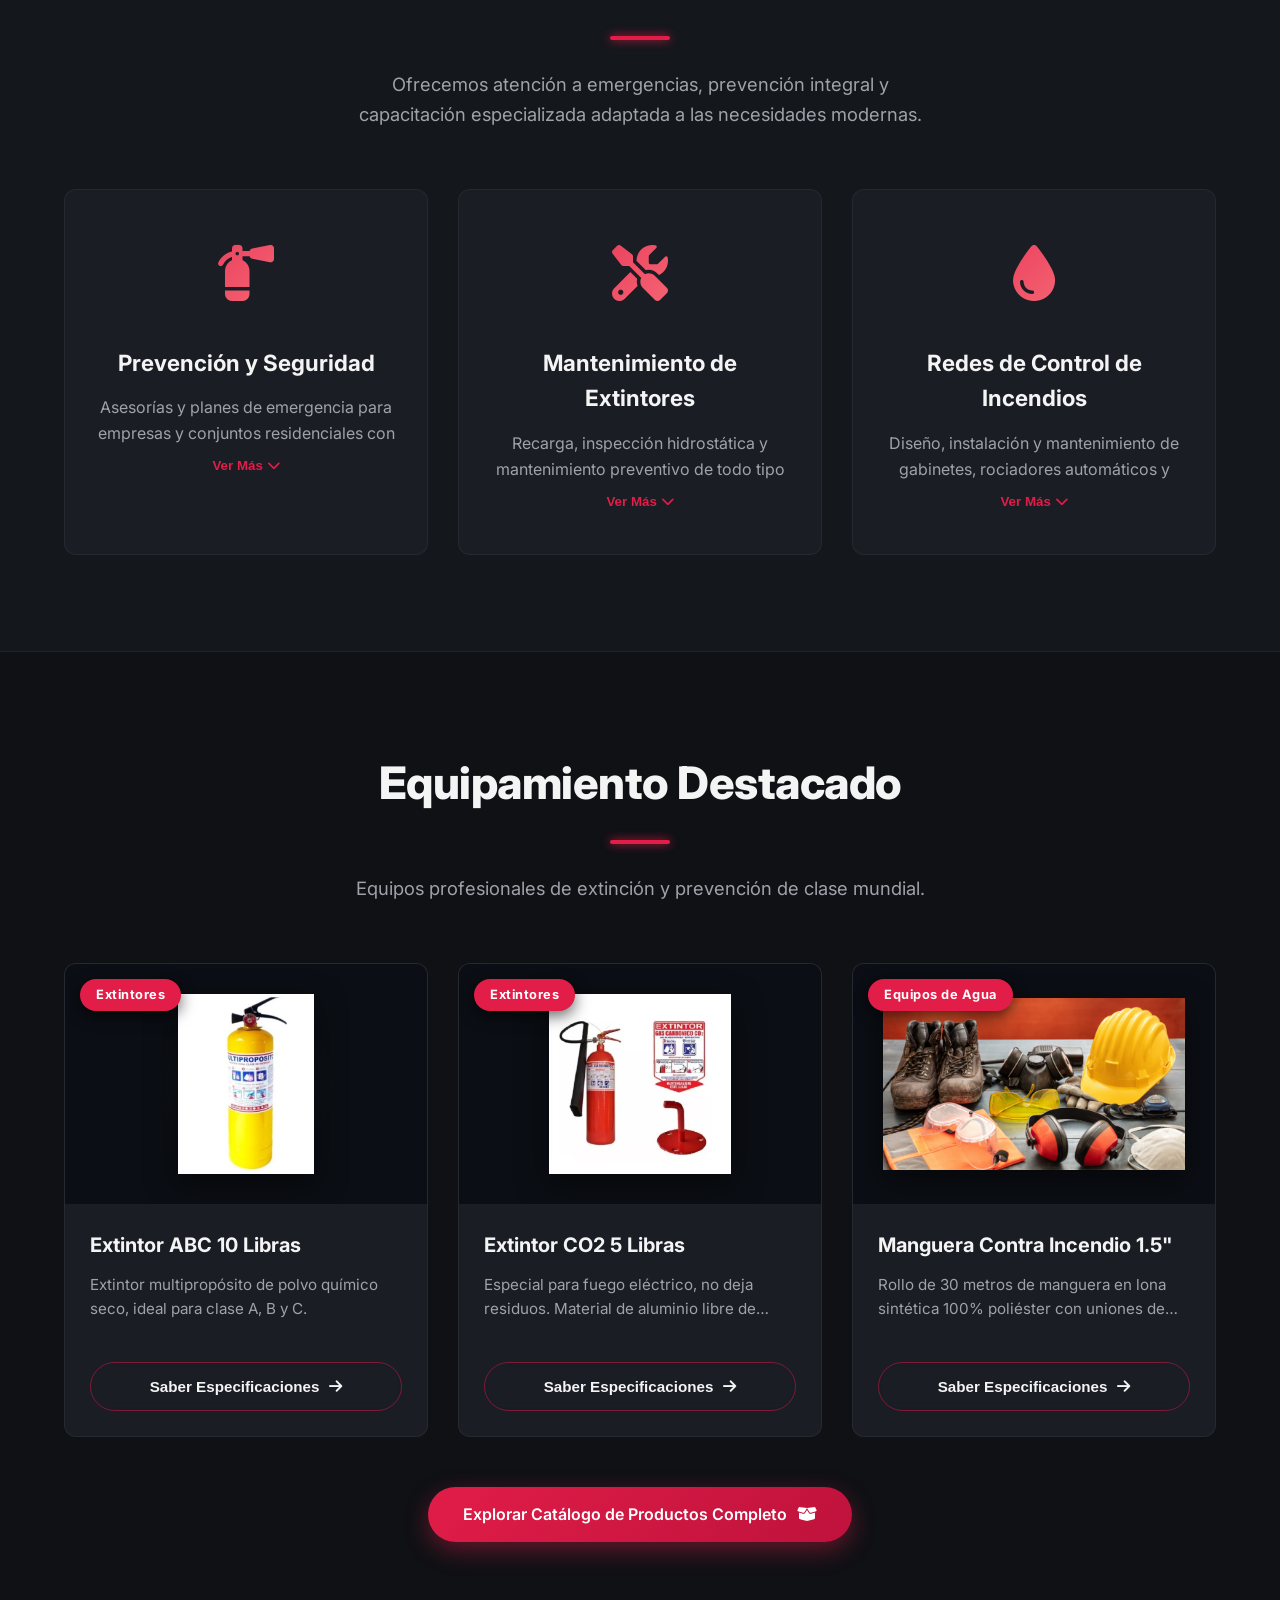
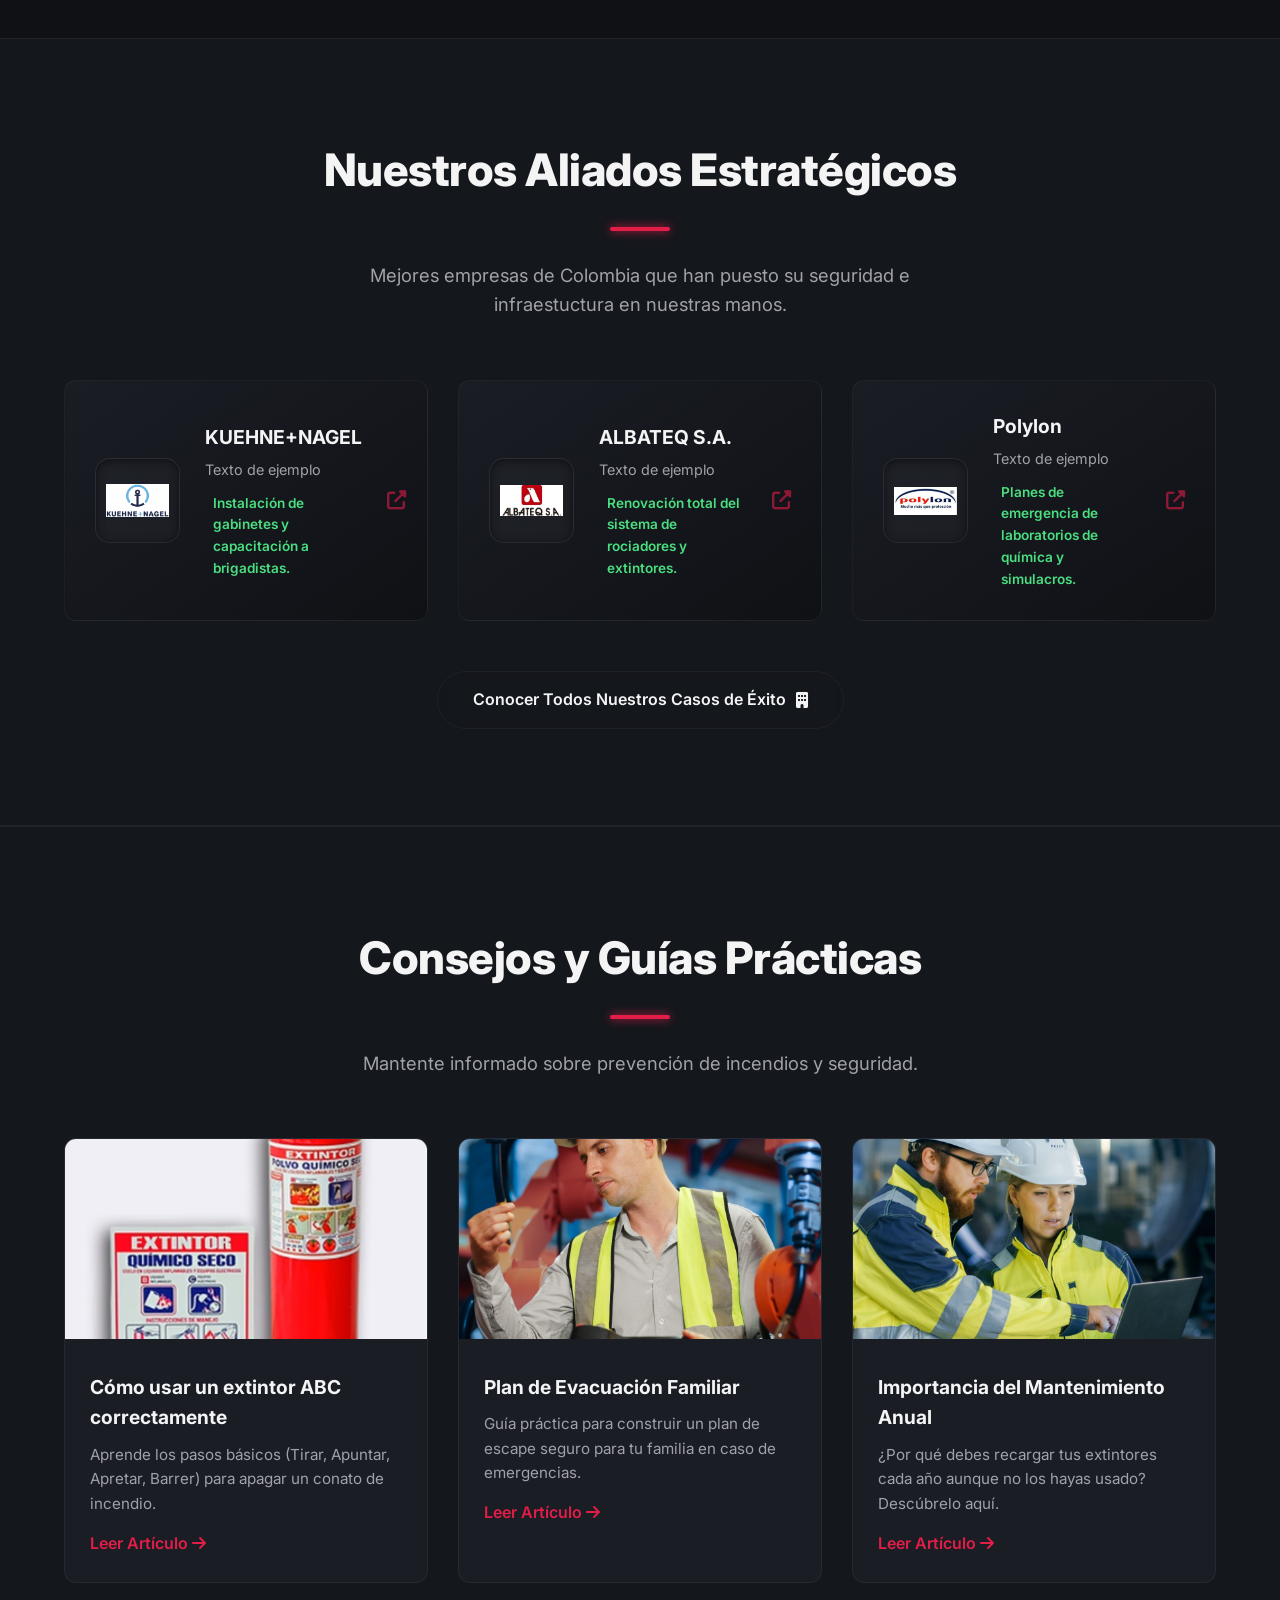
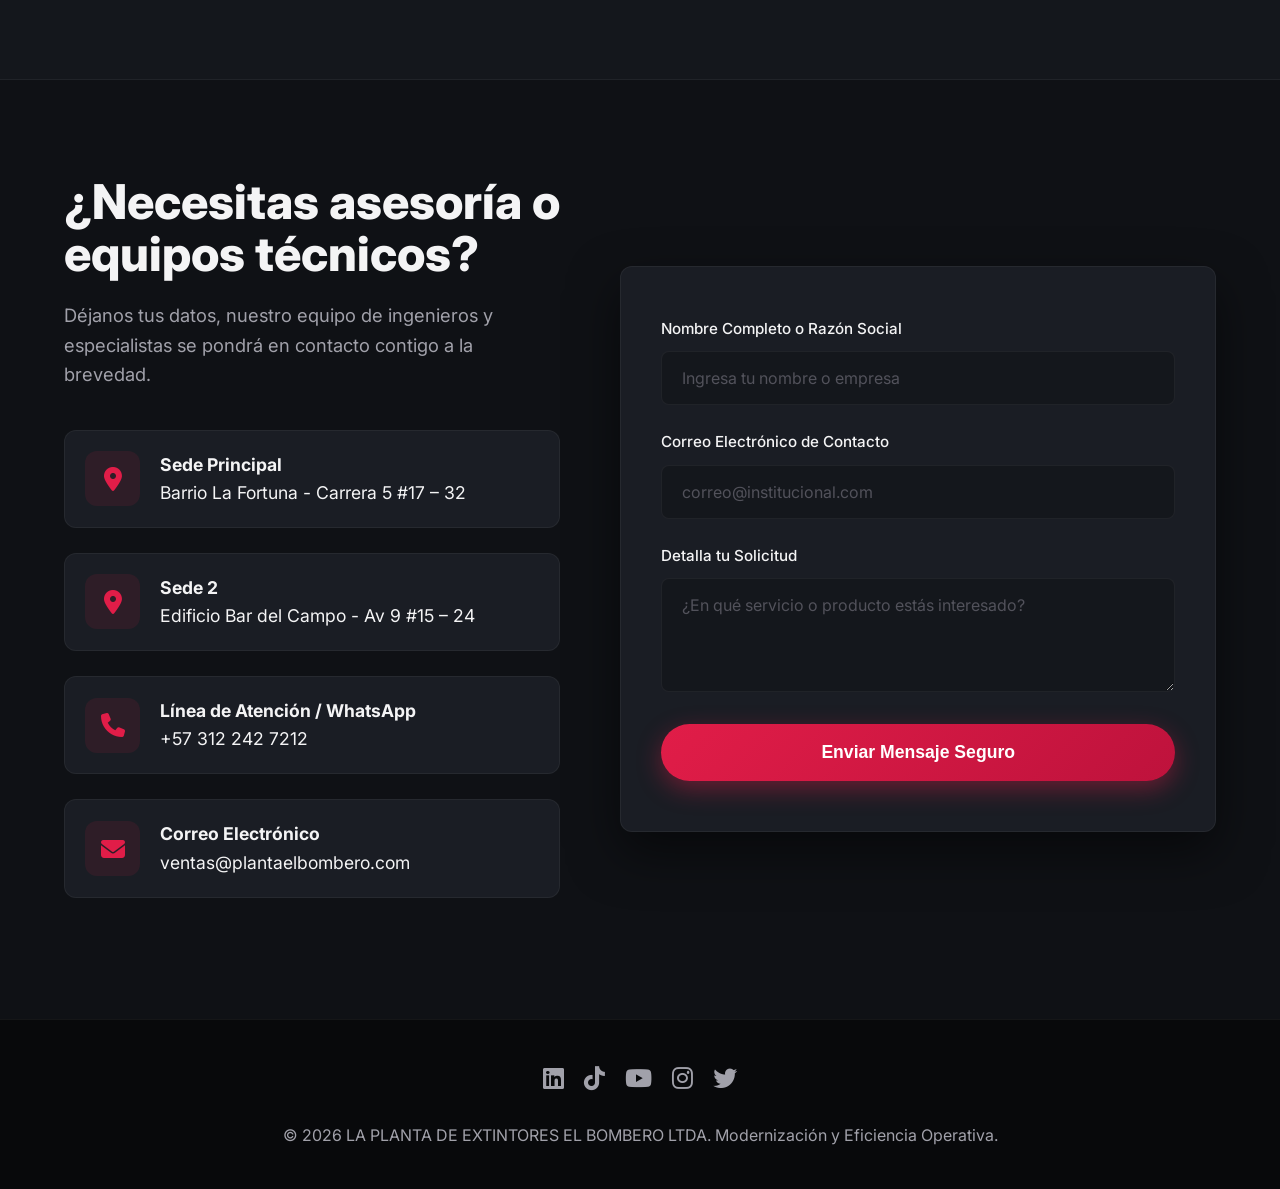
==== commit f90111fe: "Carrusel de imagenes" ====
--- a/index.html
+++ b/index.html
@@ -38,6 +38,14 @@
 
     <!-- Inicio / Hero con Tema Oscuro y Glow -->
     <section id="inicio" class="hero" style="background-image: url('assets/Bombero_Assets/Imagen_Personas_Bomberos.png');">
+        
+        <!-- Background Slider for PC -->
+        <div class="hero-bg-carousel">
+            <div class="slide bg-slide-1"></div>
+            <div class="slide bg-slide-2"></div>
+            <div class="slide bg-slide-3"></div>
+        </div>
+
         <div class="hero-glow"></div>
         <div class="container hero-content">
             <div class="badge">Servicio Oficial 24/7</div>
--- a/css/style.css
+++ b/css/style.css
@@ -226,6 +226,7 @@
     background-position: center;
     background-attachment: fixed;
     position: relative;
+    overflow: hidden;
     display: flex;
     align-items: center;
     color: var(--text-main);
@@ -236,8 +237,54 @@
     content: '';
     position: absolute;
     inset: 0;
-    background: linear-gradient(135deg, rgba(15, 17, 21, 0.95) 0%, rgba(15, 17, 21, 0.7) 100%);
+    background: linear-gradient(135deg, rgba(15, 17, 21, 0.6) 0%, rgba(15, 17, 21, 0.3) 100%);
     z-index: -1;
+}
+
+/* Hero PC Background Carousel */
+.hero-bg-carousel {
+    position: absolute;
+    top: 0; left: 0; width: 100%; height: 100%;
+    z-index: -2;
+}
+
+.hero-bg-carousel .slide {
+    position: absolute;
+    top: 0; left: 0; width: 100%; height: 100%;
+    background-size: cover;
+    background-position: center;
+    background-repeat: no-repeat;
+    opacity: 0;
+    animation: heroFade 15s infinite;
+}
+
+.bg-slide-1 {
+    background-image: url('../assets/Bombero_Assets/Imagen_Personas_Bomberos.png');
+    animation-delay: 0s;
+}
+
+.bg-slide-2 {
+    background-image: url('../assets/Extintores_Assets/Extintores.jpeg');
+    animation-delay: 5s;
+}
+
+.bg-slide-3 {
+    background-image: url('../assets/Bombero_Assets/Imagen_Bombero.png');
+    animation-delay: 10s;
+}
+
+@keyframes heroFade {
+    0% { opacity: 0; }
+    10% { opacity: 1; }
+    33% { opacity: 1; }
+    43% { opacity: 0; }
+    100% { opacity: 0; }
+}
+
+@media (max-width: 768px) {
+    .hero-bg-carousel {
+        display: none !important;
+    }
 }
 
 .hero-glow {
@@ -1247,39 +1294,73 @@
 
 @media (max-width: 768px) {
     .section { padding: 4rem 0; }
-    .hero h1 { font-size: 2.5rem; }
+    .hero h1 { font-size: 2.5rem; text-align: center; }
+    .hero p { font-size: 1.1rem; text-align: center; margin: 0 auto 30px; }
+    .hero { text-align: center; }
+    .btn-group { justify-content: center; width: 100%; flex-direction: column; gap: 15px; }
+    .btn { width: 100%; font-size: 1.1rem; padding: 12px 20px; justify-content: center; }
     
+    /* HEADER REVOLUTION */
     .header-container {
-        flex-direction: column;
-        height: auto !important;
-        padding: 10px 0;
-        gap: 10px;
+        flex-direction: row !important;
+        height: 60px !important;
+        padding: 0 15px !important;
+        align-items: center;
+        justify-content: space-between;
+        gap: 0;
     }
     .logo {
+        flex-direction: row;
+        gap: 5px;
+    }
+    .logo img {
+        height: 40px !important; /* Extremely small and out of the way */
+    }
+    .company-brand {
+        display: none !important; /* Hide massive brand text on mobile completely */
+    }
+    header nav {
+        flex-wrap: nowrap !important;
+        justify-content: flex-end !important;
+        align-items: center;
+        gap: 15px !important;
+        margin-top: 0 !important;
+        overflow-x: auto;
+        -webkit-overflow-scrolling: touch;
+        scrollbar-width: none;
+    }
+    header nav::-webkit-scrollbar { display: none; }
+    nav .nav-links { gap: 10px !important; }
+    nav .nav-links a { font-size: 0.85rem !important; padding: 5px !important; white-space: nowrap; }
+    nav a[href="mobile-app/index.html"], nav a[href="../mobile-app/index.html"] { display: none !important; }
+    
+    /* MENU TOGGLE RESPONSIVENESS */
+    .sidebar-toggle .fa-ellipsis-v { display: none !important; }
+    .sidebar-toggle span {
+        font-size: 1.1rem !important;
+        text-transform: uppercase;
+        letter-spacing: 0.5px;
+    }
+    
+    /* READABILITY AND CENTERING */
+    .clients-grid { grid-template-columns: 1fr; }
+    .client-card { flex-direction: column; text-align: center !important; }
+    .client-card::before { height: 4px; width: 100%; transform: scaleX(0); transform-origin: left; }
+    .client-card:hover::before { transform: scaleX(1); }
+    .client-details h3, .client-details p { text-align: center; }
+    .work-done { justify-content: center; }
+    
+    .service-card, .product-info { text-align: center !important; }
+    .service-card h3, .product-info h3 { text-align: center; }
+    
+    .contact-info h2 { text-align: center; font-size: 2.2rem; }
+    .contact-info p { text-align: center; font-size: 1.05rem; }
+    .info-item {
         flex-direction: column;
         text-align: center;
-        gap: 5px;
+        align-items: center;
+        padding: 30px 15px;
     }
-    .company-brand {
-        font-size: 1.2rem;
-        line-height: 1.2;
-    }
-    header nav {
-        flex-wrap: wrap;
-        justify-content: center;
-        width: 100%;
-        gap: 10px !important;
-        margin-top: 5px;
-    }
-    
-    .clients-grid { grid-template-columns: 1fr; }
-    .client-card { flex-direction: column; text-align: center; }
-    
-    .client-card::before {
-        height: 4px; width: 100%;
-        transform: scaleX(0); transform-origin: left;
-    }
-    .client-card:hover::before { transform: scaleX(1); }
     
     .menu-toggle { display: block; }
     
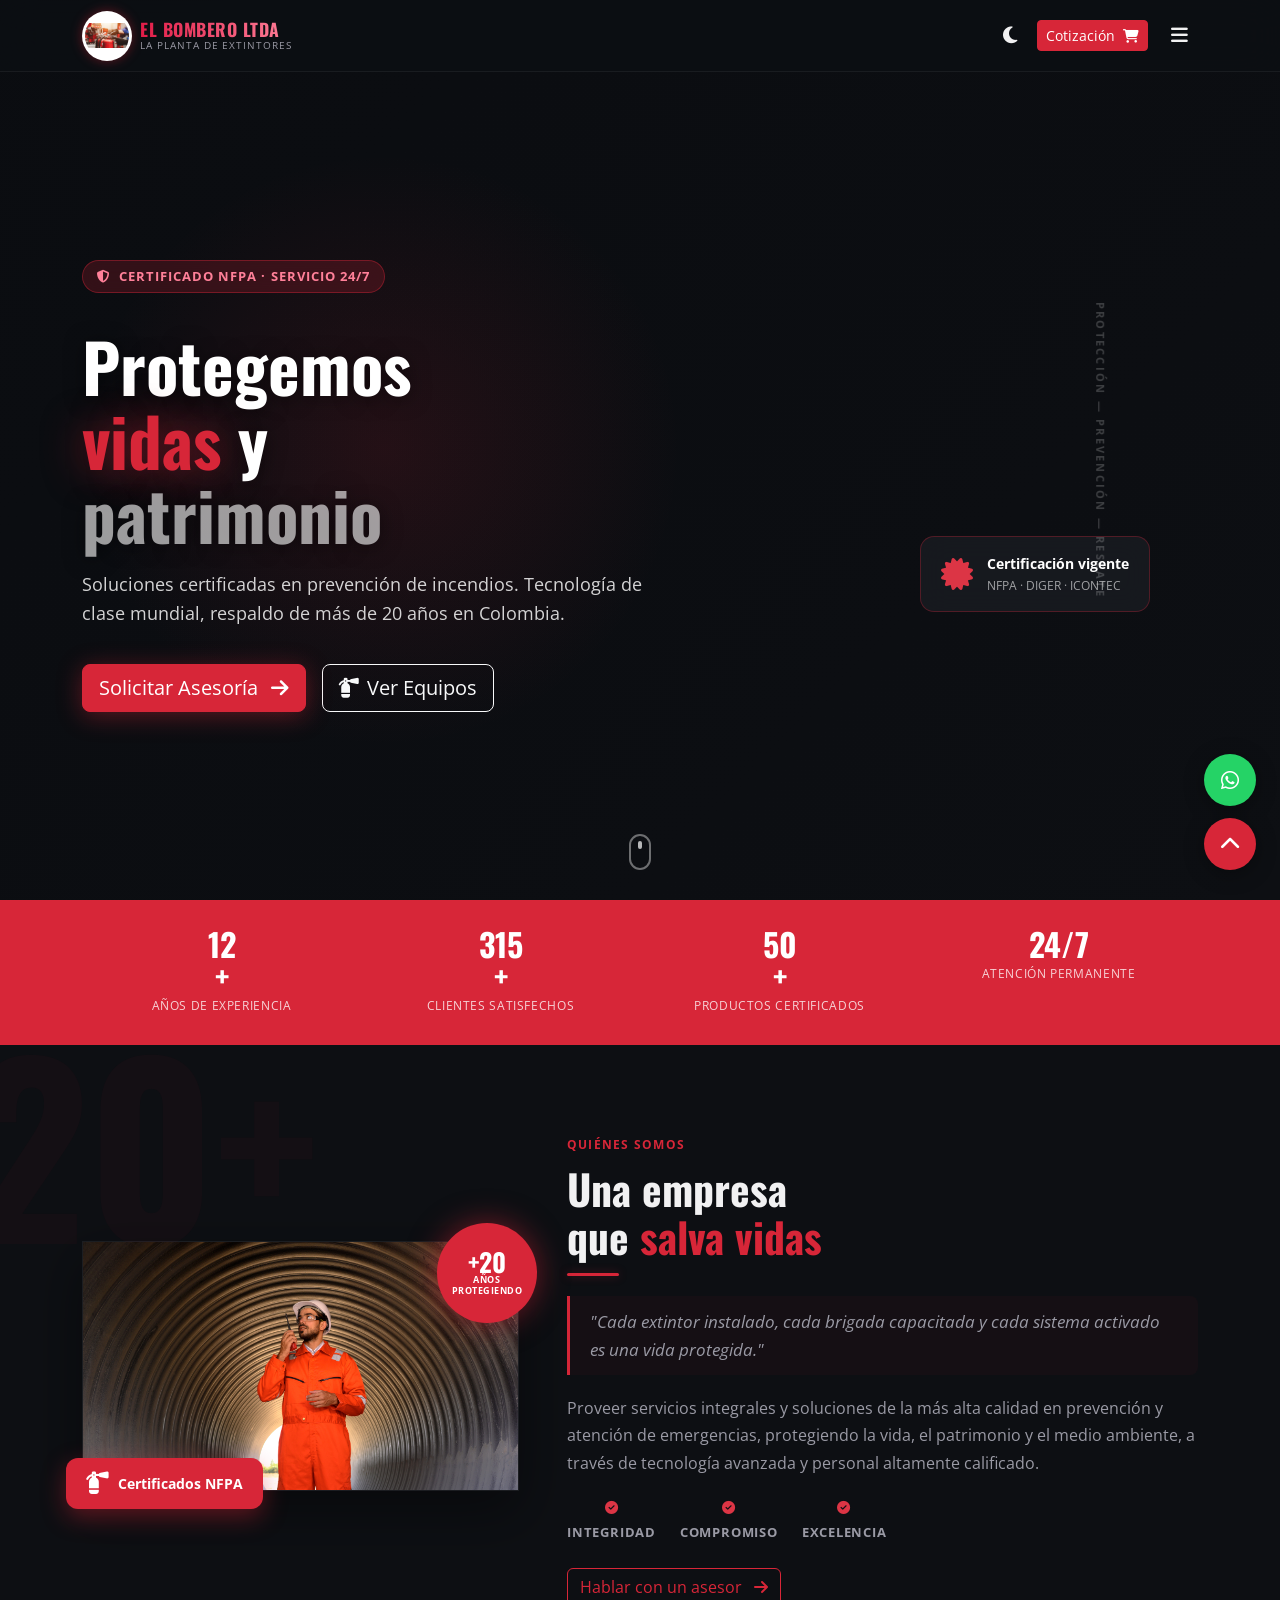
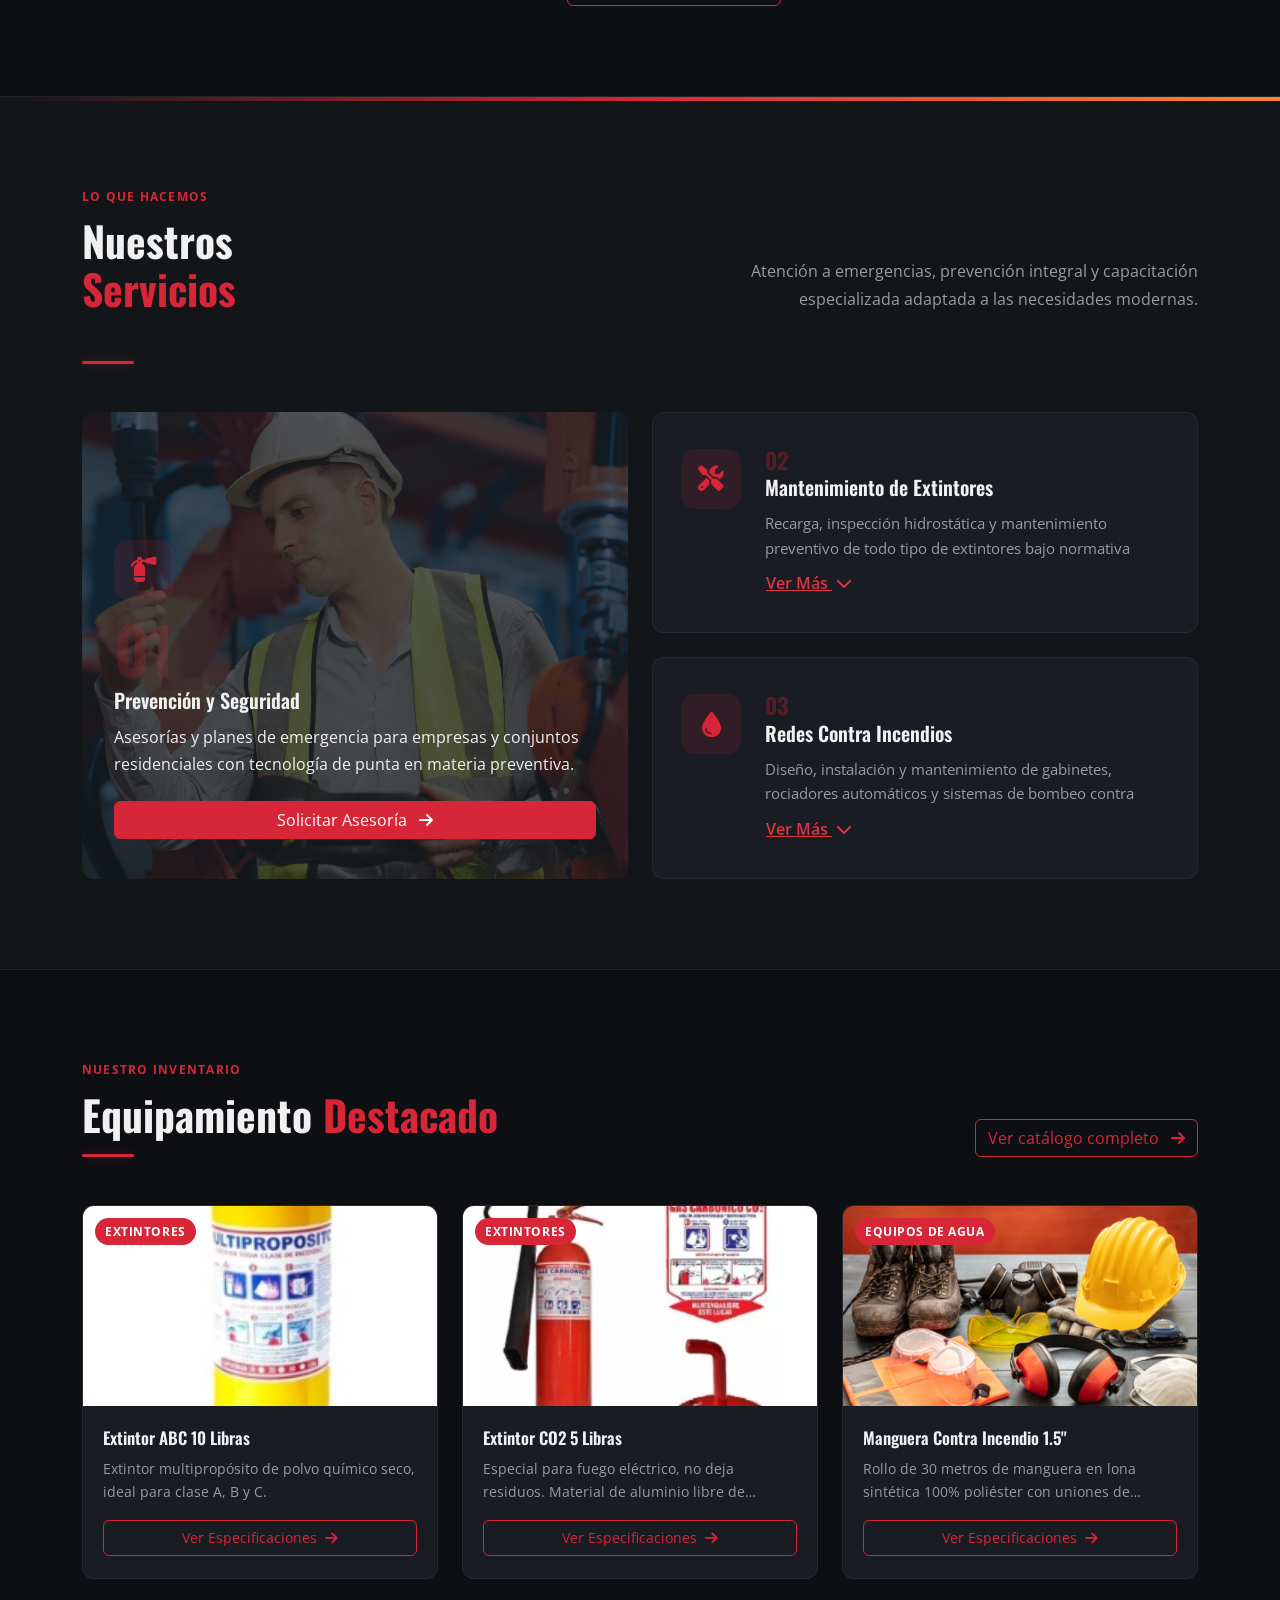
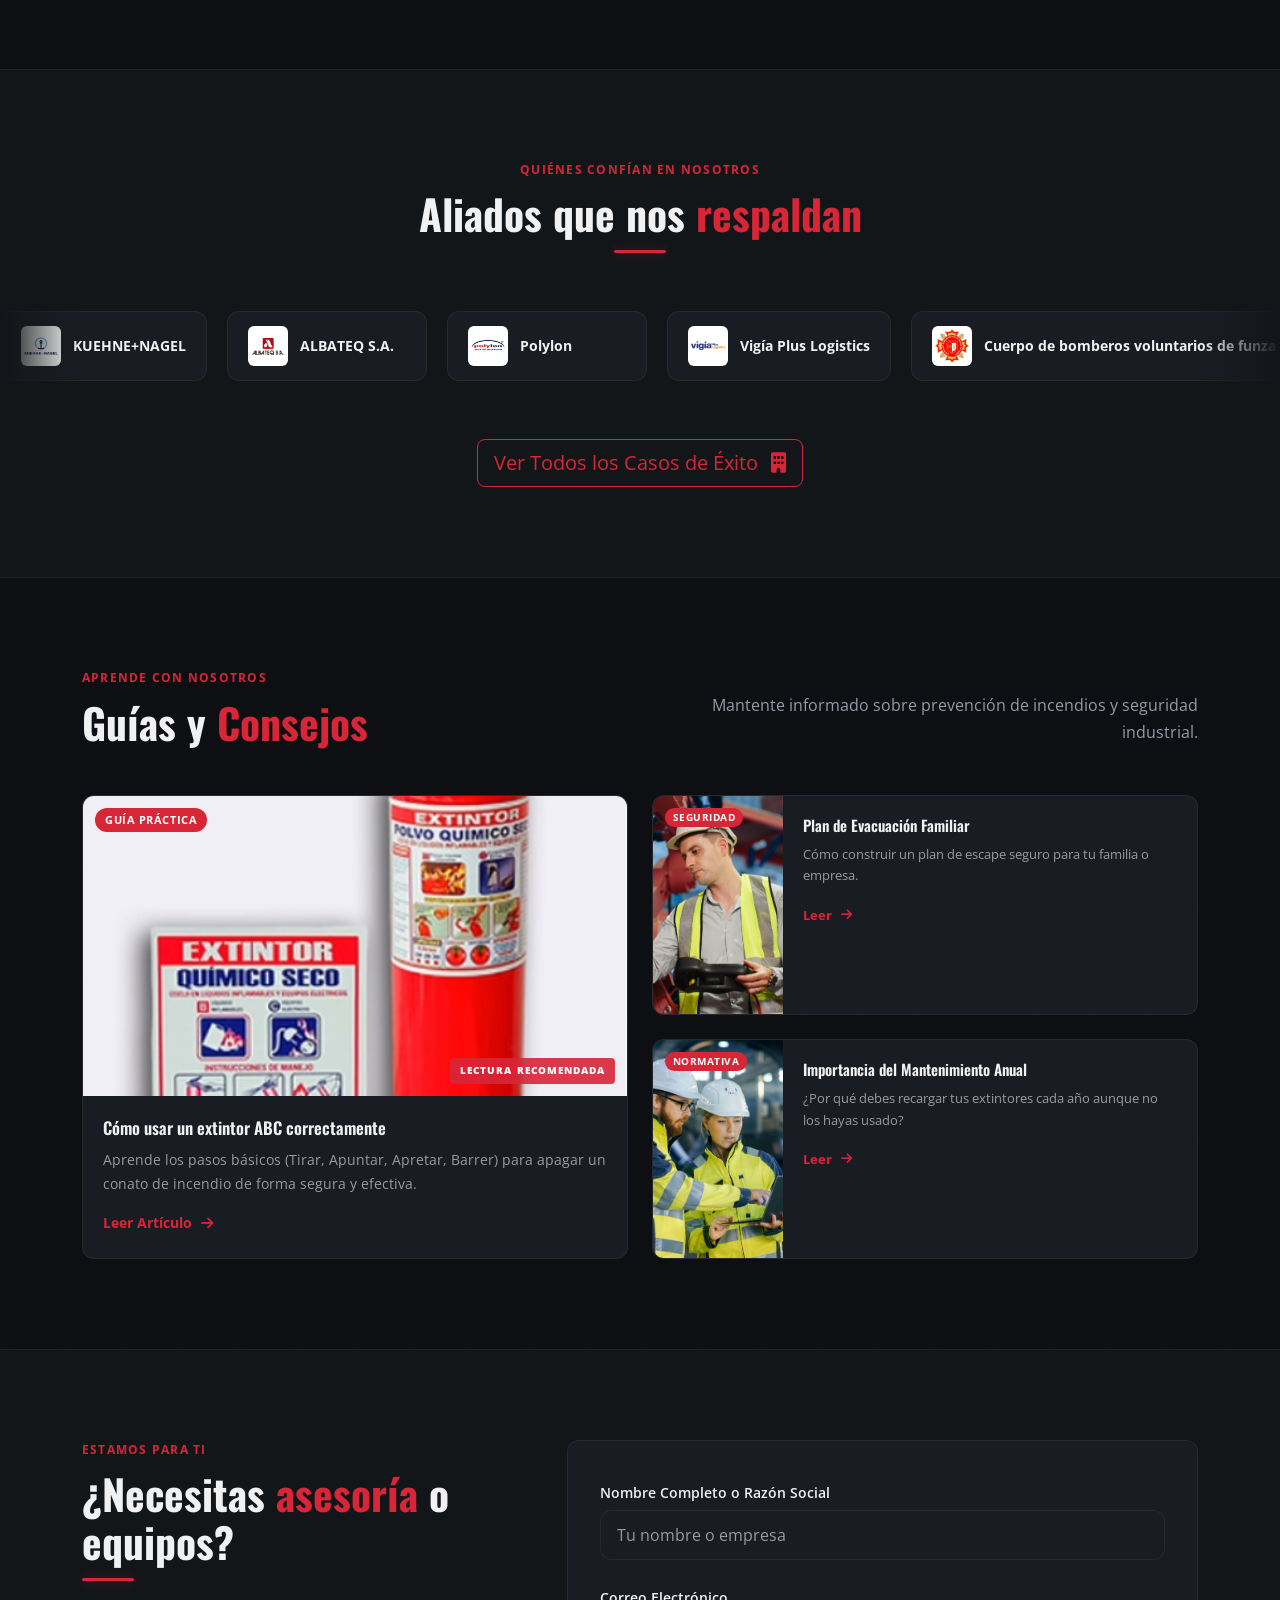
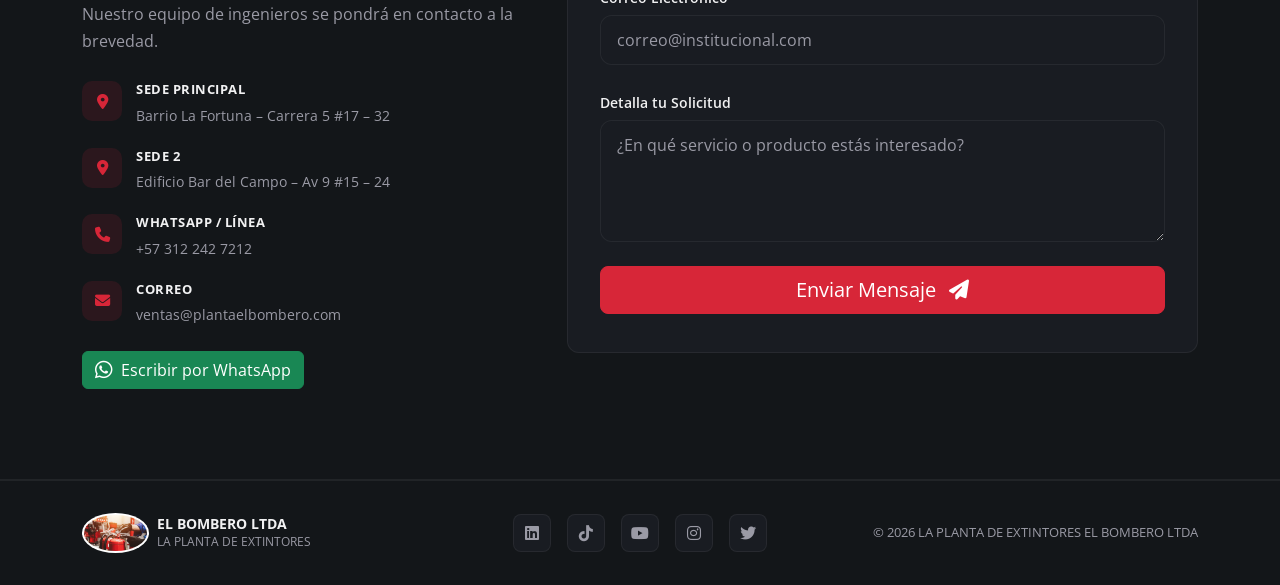
==== commit 5d7e3e8d: "Bombero" ====
--- a/index.html
+++ b/index.html
@@ -1,300 +1,450 @@
 <!DOCTYPE html>
 <html lang="es">
-
 <head>
     <meta charset="UTF-8">
     <meta name="viewport" content="width=device-width, initial-scale=1.0">
-    <title>LA PLANTA DE EXTINTORES EL BOMBERO LTDA
-        | Oficial</title>
-    <!-- Google Fonts -->
-    <link rel="preconnect" href="https://fonts.googleapis.com">
-    <link rel="preconnect" href="https://fonts.gstatic.com" crossorigin>
-    <link href="https://fonts.googleapis.com/css2?family=Inter:wght@300;400;500;600;700;800&display=swap"
-        rel="stylesheet">
-    <!-- Font Awesome for Icons -->
+    <title>LA PLANTA DE EXTINTORES EL BOMBERO LTDA | Protección Certificada</title>
+    <meta name="description" content="Más de 20 años protegiendo vidas y patrimonio. Extintores, sistemas contra incendio y capacitación certificada en Colombia.">
+    <link href="https://cdn.jsdelivr.net/npm/bootstrap@5.3.3/dist/css/bootstrap.min.css" rel="stylesheet">
     <link rel="stylesheet" href="https://cdnjs.cloudflare.com/ajax/libs/font-awesome/6.4.0/css/all.min.css">
+    <link href="https://fonts.googleapis.com/css2?family=Oswald:wght@400;600;700&family=Open+Sans:wght@300;400;600&display=swap" rel="stylesheet">
     <link rel="stylesheet" href="css/style.css">
 </head>
-
 <body>
 
-    <!-- Header Pegajoso Premium -->
-    <header id="header">
-        <div class="container header-container">
-            <div class="logo">
-                <img src="assets/Extintores_Assets/Extintores2.png" alt="Logo LA PLANTA DE EXTINTORES EL BOMBERO LTDA">
-                <span class="company-brand">LA PLANTA DE EXTINTORES EL BOMBERO LTDA</span>
-            </div>
-            <nav style="display: flex; align-items: center; gap: 20px;">
-                <button id="themeToggleBtn" style="background:none; border:none; font-size:1.5rem; cursor:pointer; outline:none;"><i class="fas fa-moon"></i></button>
-                <a href="mobile-app/index.html" target="_blank" class="btn btn-secondary" style="padding: 10px 20px; font-size: 0.95rem; border-color: var(--primary-red); color: var(--primary-red); display: flex; align-items: center; gap: 8px;"><i class="fas fa-mobile-alt"></i> Probar App</a>
-                <a href="cotizacion.html" class="btn btn-primary" style="padding: 10px 20px; font-size: 0.95rem;">Cotización <i class="fas fa-shopping-cart"></i></a>
-                <div class="sidebar-toggle" id="sidebar-toggle" style="font-size: 1.8rem; cursor: pointer; color: var(--text-main); transition: color 0.3s;" onmouseover="this.style.color='var(--primary-red)'" onmouseout="this.style.color='var(--text-main)'">
-                    <i class="fas fa-ellipsis-v"></i> <span style="font-size: 1rem; font-weight: 600; vertical-align: middle; margin-left: 5px;">Menú</span>
-                </div>
-            </nav>
-        </div>
-    </header>
-
-    <!-- Inicio / Hero con Tema Oscuro y Glow -->
-    <section id="inicio" class="hero" style="background-image: url('assets/Bombero_Assets/Imagen_Personas_Bomberos.png');">
-        
-        <!-- Background Slider for PC -->
-        <div class="hero-bg-carousel">
-            <div class="slide bg-slide-1"></div>
-            <div class="slide bg-slide-2"></div>
-            <div class="slide bg-slide-3"></div>
-        </div>
-
-        <div class="hero-glow"></div>
-        <div class="container hero-content">
-            <div class="badge">Servicio Oficial 24/7</div>
-            <h1>Protegemos la vida y el <span>patrimonio de las personas</span></h1>
-            <p>Servicio, valor y entrega. Conoce nuestros servicios especializados, productos certificados y clientes
-                destacados con diseño y funcionalidad de otro nivel.</p>
-            <div class="btn-group">
-                <a href="#contacto" class="btn btn-primary">Contáctanos Hoy <i class="fas fa-arrow-right"></i></a>
-                <a href="catalogo.html" class="btn btn-secondary">Ver Catálogo <i class="fas fa-shopping-bag"></i></a>
-            </div>
-        </div>
-    </section>
-
-    <!-- Misión y Visión -->
-    <section id="mision" class="section">
-        <div class="container" style="display: grid; grid-template-columns: repeat(auto-fit, minmax(300px, 1fr)); gap: 40px; align-items: center;">
-            <div class="mision-content">
-                <h2 style="font-size: 2.8rem; margin-bottom: 20px; font-weight: 800;">Nuestra Misión</h2>
-                <div class="accent-line" style="margin-left: 0;"></div>
-                <p style="font-size: 1.15rem; color: var(--text-light); margin-bottom: 25px;">
-                    Proveer servicios integrales y soluciones de la más alta calidad en prevención y atención de emergencias, protegiendo la vida, el patrimonio y el medio ambiente, a través de tecnología avanzada y personal altamente calificado para tranquilidad de nuestros clientes.
-                </p>
-                <a href="#contacto" class="btn btn-secondary">Contactar Asesor <i class="fas fa-arrow-right"></i></a>
-            </div>
-            <div class="mision-img" style="border-radius: var(--border-radius); overflow: hidden; box-shadow: 0 10px 30px rgba(0,0,0,0.5);">
-                <img src="assets/Bombero_Assets/Imagen_Bombero.png" alt="Misión Bomberos" style="width: 100%; display: block; filter: contrast(1.1);">
-            </div>
-        </div>
-    </section>
-
-    <!-- Servicios -->
-    <section id="servicios" class="section bg-alt">
-        <div class="container">
-            <div class="section-header">
-                <h2>Nuestros Servicios</h2>
+<!-- NAVBAR mejorado -->
+<nav class="navbar navbar-expand-lg fixed-top" id="mainNav">
+    <div class="container">
+        <a class="navbar-brand d-flex align-items-center gap-2" href="index.html">
+            <div class="nav-logo-wrap">
+                <img src="assets/Extintores_Assets/Extintores2.png" alt="Logo" class="logo-img">
+                <span class="nav-logo-pulse"></span>
+            </div>
+            <div class="d-flex flex-column lh-1">
+                <span class="brand-name">EL BOMBERO LTDA</span>
+                <span class="brand-sub d-none d-md-block">LA PLANTA DE EXTINTORES</span>
+            </div>
+        </a>
+        <div class="d-flex align-items-center gap-2 ms-auto">
+            <button id="themeToggleBtn" class="btn btn-icon" aria-label="Cambiar tema"><i class="fas fa-moon"></i></button>
+            <a href="cotizacion.html" class="btn btn-danger btn-sm">Cotización <i class="fas fa-shopping-cart ms-1"></i></a>
+            <button class="btn btn-icon ms-1" id="sidebar-toggle" aria-label="Menú"><i class="fas fa-bars"></i></button>
+        </div>
+    </div>
+</nav>
+
+<!-- HERO -->
+<section id="inicio" class="hero-section">
+    <div class="hero-bg">
+        <div class="hero-slide slide-1"></div>
+        <div class="hero-slide slide-2"></div>
+        <div class="hero-slide slide-3"></div>
+    </div>
+    <div class="hero-overlay"></div>
+    <div class="hero-glow"></div>
+
+    <!-- Texto vertical lateral -->
+    <div class="hero-vertical-text">PROTECCIÓN — PREVENCIÓN — RESCATE</div>
+
+    <div class="container hero-content">
+        <div class="row">
+            <div class="col-lg-8">
+                <span class="badge-tag"><i class="fas fa-shield-alt me-1"></i> Certificado NFPA · Servicio 24/7</span>
+                <h1 class="hero-title mt-3">
+                    Protegemos<br>
+                    <span class="text-accent hero-accent-word">vidas</span> y<br>
+                    <span class="hero-title-light">patrimonio</span>
+                </h1>
+                <p class="hero-desc">Soluciones certificadas en prevención de incendios. Tecnología de clase mundial, respaldo de más de 20 años en Colombia.</p>
+                <div class="d-flex flex-wrap gap-3 mt-4">
+                    <a href="#contacto" class="btn btn-danger btn-lg hero-cta-primary">
+                        Solicitar Asesoría <i class="fas fa-arrow-right ms-2"></i>
+                    </a>
+                    <a href="catalogo.html" class="btn btn-outline-light btn-lg">
+                        <i class="fas fa-fire-extinguisher me-2"></i>Ver Equipos
+                    </a>
+                </div>
+            </div>
+        </div>
+
+        <!-- Tarjeta flotante certificación -->
+        <div class="hero-cert-card d-none d-lg-flex">
+            <i class="fas fa-certificate text-danger fa-2x"></i>
+            <div>
+                <div class="fw-bold" style="font-size:.85rem">Certificación vigente</div>
+                <div style="font-size:.75rem;color:rgba(255,255,255,.6)">NFPA · DIGER · ICONTEC</div>
+            </div>
+        </div>
+    </div>
+
+    <div class="scroll-indicator"><span></span></div>
+</section>
+
+<!-- STATS BAR — animados -->
+<div class="stats-bar">
+    <div class="container">
+        <div class="row g-0 text-center">
+            <div class="col-6 col-md-3">
+                <div class="stat-item">
+                    <span class="stat-number" data-count="20">0</span><span class="stat-number">+</span>
+                    <span class="stat-label">Años de experiencia</span>
+                </div>
+            </div>
+            <div class="col-6 col-md-3">
+                <div class="stat-item">
+                    <span class="stat-number" data-count="500">0</span><span class="stat-number">+</span>
+                    <span class="stat-label">Clientes satisfechos</span>
+                </div>
+            </div>
+            <div class="col-6 col-md-3">
+                <div class="stat-item">
+                    <span class="stat-number" data-count="80">0</span><span class="stat-number">+</span>
+                    <span class="stat-label">Productos certificados</span>
+                </div>
+            </div>
+            <div class="col-6 col-md-3">
+                <div class="stat-item">
+                    <span class="stat-number">24/7</span>
+                    <span class="stat-label">Atención permanente</span>
+                </div>
+            </div>
+        </div>
+    </div>
+</div>
+
+<!-- MISIÓN — diseño editorial asimétrico -->
+<section id="mision" class="section-pad mission-editorial">
+    <div class="mission-watermark">20+</div>
+    <div class="container position-relative">
+        <div class="row align-items-center g-5">
+            <div class="col-lg-5" data-animate="fade-right">
+                <div class="mission-img-wrap">
+                    <img src="assets/Bombero_Assets/Imagen_Bombero.png" alt="Misión El Bombero" class="img-fluid">
+                    <div class="mission-badge">
+                        <i class="fas fa-fire-extinguisher"></i>
+                        <span>Certificados NFPA</span>
+                    </div>
+                    <!-- Decorativo: años -->
+                    <div class="mission-years-badge">
+                        <span class="myd-num">+20</span>
+                        <span class="myd-label">AÑOS<br>PROTEGIENDO</span>
+                    </div>
+                </div>
+            </div>
+            <div class="col-lg-7" data-animate="fade-left">
+                <span class="section-eyebrow">Quiénes somos</span>
+                <h2 class="section-title">Una empresa<br>que <span class="text-accent">salva vidas</span></h2>
                 <div class="accent-line"></div>
-                <p>Ofrecemos atención a emergencias, prevención integral y capacitación especializada adaptada a las
-                    necesidades modernas.</p>
-            </div>
-            <div class="services-grid">
-                <div class="service-card">
-                    <div class="icon"><i class="fas fa-fire-extinguisher"></i></div>
-                    <h3>Prevención y Seguridad</h3>
-                    <div class="service-desc" style="max-height: 48px; overflow: hidden; transition: max-height 0.4s ease;">
+                <!-- Cita editorial -->
+                <blockquote class="mission-quote">
+                    "Cada extintor instalado, cada brigada capacitada y cada sistema activado es una vida protegida."
+                </blockquote>
+                <p class="section-desc">Proveer servicios integrales y soluciones de la más alta calidad en prevención y atención de emergencias, protegiendo la vida, el patrimonio y el medio ambiente, a través de tecnología avanzada y personal altamente calificado.</p>
+                <div class="d-flex gap-4 mt-4 mission-values">
+                    <div class="mval"><i class="fas fa-check-circle text-danger mb-1"></i><span>Integridad</span></div>
+                    <div class="mval"><i class="fas fa-check-circle text-danger mb-1"></i><span>Compromiso</span></div>
+                    <div class="mval"><i class="fas fa-check-circle text-danger mb-1"></i><span>Excelencia</span></div>
+                </div>
+                <a href="#contacto" class="btn btn-outline-danger mt-4">Hablar con un asesor <i class="fas fa-arrow-right ms-2"></i></a>
+            </div>
+        </div>
+    </div>
+</section>
+
+<!-- SERVICIOS — layout asimétrico destacado -->
+<section id="servicios" class="section-pad section-alt servicios-editorial">
+    <div class="servicios-fire-line"></div>
+    <div class="container">
+        <div class="row mb-5 align-items-end">
+            <div class="col-lg-6">
+                <span class="section-eyebrow">Lo que hacemos</span>
+                <h2 class="section-title mb-0">Nuestros<br><span class="text-accent">Servicios</span></h2>
+            </div>
+            <div class="col-lg-6 text-lg-end">
+                <p class="section-desc mb-0">Atención a emergencias, prevención integral y capacitación especializada adaptada a las necesidades modernas.</p>
+            </div>
+        </div>
+        <div class="accent-line mb-5"></div>
+
+        <!-- Grid asimétrico: 1 grande + 2 pequeñas -->
+        <div class="row g-4">
+            <!-- Card FEATURED grande -->
+            <div class="col-lg-6">
+                <div class="service-card service-card-featured h-100">
+                    <div class="scf-bg" style="background-image:url('assets/Servicios_Assets/Asesorias.jpeg')"></div>
+                    <div class="scf-content">
+                        <div class="service-icon mb-3"><i class="fas fa-fire-extinguisher"></i></div>
+                        <div class="scf-num">01</div>
+                        <h3>Prevención y Seguridad</h3>
                         <p>Asesorías y planes de emergencia para empresas y conjuntos residenciales con tecnología de punta en materia preventiva.</p>
-                    </div>
-                    <button class="btn-ver-mas" style="background: none; border: none; color: var(--primary-red); cursor: pointer; margin-top: 15px; font-weight: 600;">Ver Más <i class="fas fa-chevron-down"></i></button>
-                </div>
-                <!-- Nuevos Servicios -->
-                <div class="service-card">
-                    <div class="icon"><i class="fas fa-tools"></i></div>
-                    <h3>Mantenimiento de Extintores</h3>
-                    <div class="service-desc" style="max-height: 48px; overflow: hidden; transition: max-height 0.4s ease;">
-                        <p>Recarga, inspección hidrostática y mantenimiento preventivo de todo tipo de extintores bajo normativa vigente.</p>
-                    </div>
-                    <button class="btn-ver-mas" style="background: none; border: none; color: var(--primary-red); cursor: pointer; margin-top: 15px; font-weight: 600;">Ver Más <i class="fas fa-chevron-down"></i></button>
-                </div>
-                <div class="service-card">
-                    <div class="icon"><i class="fas fa-tint"></i></div>
-                    <h3>Redes de Control de Incendios</h3>
-                    <div class="service-desc" style="max-height: 48px; overflow: hidden; transition: max-height 0.4s ease;">
-                        <p>Diseño, instalación y mantenimiento de gabinetes, rociadores automáticos y sistemas de bombeo contra incendios.</p>
-                    </div>
-                    <button class="btn-ver-mas" style="background: none; border: none; color: var(--primary-red); cursor: pointer; margin-top: 15px; font-weight: 600;">Ver Más <i class="fas fa-chevron-down"></i></button>
-                </div>
-            </div>
-        </div>
-    </section>
-
-    <!-- Productos Destacados -->
-    <section id="productos-destacados" class="section">
-        <div class="container">
-            <div class="section-header">
-                <h2>Equipamiento Destacado</h2>
+                        <a href="#contacto" class="btn btn-danger mt-2">Solicitar Asesoría <i class="fas fa-arrow-right ms-2"></i></a>
+                    </div>
+                </div>
+            </div>
+            <!-- 2 cards pequeñas apiladas -->
+            <div class="col-lg-6">
+                <div class="row g-4 h-100">
+                    <div class="col-12">
+                        <div class="service-card h-100">
+                            <div class="d-flex align-items-start gap-4">
+                                <div class="service-icon flex-shrink-0"><i class="fas fa-tools"></i></div>
+                                <div>
+                                    <div class="scf-num-sm">02</div>
+                                    <h3>Mantenimiento de Extintores</h3>
+                                    <div class="service-desc-wrap">
+                                        <p>Recarga, inspección hidrostática y mantenimiento preventivo de todo tipo de extintores bajo normativa vigente.</p>
+                                    </div>
+                                    <button class="btn-ver-mas btn btn-link p-0 text-danger fw-semibold mt-2">Ver Más <i class="fas fa-chevron-down ms-1"></i></button>
+                                </div>
+                            </div>
+                        </div>
+                    </div>
+                    <div class="col-12">
+                        <div class="service-card h-100">
+                            <div class="d-flex align-items-start gap-4">
+                                <div class="service-icon flex-shrink-0"><i class="fas fa-tint"></i></div>
+                                <div>
+                                    <div class="scf-num-sm">03</div>
+                                    <h3>Redes Contra Incendios</h3>
+                                    <div class="service-desc-wrap">
+                                        <p>Diseño, instalación y mantenimiento de gabinetes, rociadores automáticos y sistemas de bombeo contra incendios.</p>
+                                    </div>
+                                    <button class="btn-ver-mas btn btn-link p-0 text-danger fw-semibold mt-2">Ver Más <i class="fas fa-chevron-down ms-1"></i></button>
+                                </div>
+                            </div>
+                        </div>
+                    </div>
+                </div>
+            </div>
+        </div>
+    </div>
+</section>
+
+<!-- PRODUCTOS DESTACADOS -->
+<section id="productos-destacados" class="section-pad">
+    <div class="container">
+        <div class="row align-items-end mb-5">
+            <div class="col-lg-7">
+                <span class="section-eyebrow">Nuestro inventario</span>
+                <h2 class="section-title mb-0">Equipamiento <span class="text-accent">Destacado</span></h2>
+                <div class="accent-line mt-3 mb-0"></div>
+            </div>
+            <div class="col-lg-5 text-lg-end mt-3 mt-lg-0">
+                <a href="catalogo.html" class="btn btn-outline-danger">Ver catálogo completo <i class="fas fa-arrow-right ms-2"></i></a>
+            </div>
+        </div>
+        <div class="row g-4" id="home-products-container"></div>
+    </div>
+</section>
+
+<!-- CLIENTES — marquee auto-scroll -->
+<section id="clientes-destacados" class="section-pad section-alt">
+    <div class="container">
+        <div class="text-center mb-5">
+            <span class="section-eyebrow">Quiénes confían en nosotros</span>
+            <h2 class="section-title">Aliados que nos <span class="text-accent">respaldan</span></h2>
+            <div class="accent-line mx-auto"></div>
+        </div>
+    </div>
+    <!-- Marquee de logos -->
+    <div class="clients-marquee-wrap">
+        <div class="clients-marquee" id="home-clients-container"></div>
+    </div>
+    <div class="container text-center mt-5">
+        <a href="clientes.html" class="btn btn-outline-danger btn-lg">
+            Ver Todos los Casos de Éxito <i class="fas fa-building ms-2"></i>
+        </a>
+    </div>
+</section>
+
+<!-- BLOG / GUÍAS — layout horizontal editorial -->
+<section id="blog" class="section-pad blog-editorial">
+    <div class="blog-editorial-bg"></div>
+    <div class="container">
+        <div class="row align-items-end mb-5">
+            <div class="col-lg-6">
+                <span class="section-eyebrow">Aprende con nosotros</span>
+                <h2 class="section-title mb-0">Guías y <span class="text-accent">Consejos</span></h2>
+            </div>
+            <div class="col-lg-6 text-lg-end">
+                <p class="section-desc mb-0">Mantente informado sobre prevención de incendios y seguridad industrial.</p>
+            </div>
+        </div>
+        <div class="row g-4">
+            <!-- Article grande -->
+            <div class="col-lg-6">
+                <article class="blog-card blog-card-featured">
+                    <div class="blog-img-wrap" style="height:300px">
+                        <img src="assets/Extintores_Assets/Exintor portatil BC.jpg" alt="Guía extintor ABC" loading="lazy">
+                        <span class="blog-tag">Guía Práctica</span>
+                        <div class="blog-featured-label">LECTURA RECOMENDADA</div>
+                    </div>
+                    <div class="blog-body">
+                        <h3>Cómo usar un extintor ABC correctamente</h3>
+                        <p>Aprende los pasos básicos (Tirar, Apuntar, Apretar, Barrer) para apagar un conato de incendio de forma segura y efectiva.</p>
+                        <a href="#" class="blog-link">Leer Artículo <i class="fas fa-arrow-right ms-1"></i></a>
+                    </div>
+                </article>
+            </div>
+            <!-- 2 articles pequeños -->
+            <div class="col-lg-6">
+                <div class="d-flex flex-column gap-4 h-100">
+                    <article class="blog-card blog-card-horizontal">
+                        <div class="blog-img-wrap" style="width:130px;height:100%;flex-shrink:0">
+                            <img src="assets/Servicios_Assets/Asesorias.jpeg" alt="Plan de evacuación" loading="lazy">
+                            <span class="blog-tag" style="font-size:.6rem;padding:2px 8px">Seguridad</span>
+                        </div>
+                        <div class="blog-body" style="padding:20px">
+                            <h3 style="font-size:.95rem">Plan de Evacuación Familiar</h3>
+                            <p style="font-size:.82rem">Cómo construir un plan de escape seguro para tu familia o empresa.</p>
+                            <a href="#" class="blog-link" style="font-size:.8rem">Leer <i class="fas fa-arrow-right ms-1"></i></a>
+                        </div>
+                    </article>
+                    <article class="blog-card blog-card-horizontal">
+                        <div class="blog-img-wrap" style="width:130px;height:100%;flex-shrink:0">
+                            <img src="assets/Servicios_Assets/Cumplimiento Normativo en Seguridad.jpeg" alt="Mantenimiento anual" loading="lazy">
+                            <span class="blog-tag" style="font-size:.6rem;padding:2px 8px">Normativa</span>
+                        </div>
+                        <div class="blog-body" style="padding:20px">
+                            <h3 style="font-size:.95rem">Importancia del Mantenimiento Anual</h3>
+                            <p style="font-size:.82rem">¿Por qué debes recargar tus extintores cada año aunque no los hayas usado?</p>
+                            <a href="#" class="blog-link" style="font-size:.8rem">Leer <i class="fas fa-arrow-right ms-1"></i></a>
+                        </div>
+                    </article>
+                </div>
+            </div>
+        </div>
+    </div>
+</section>
+
+<!-- CONTACTO -->
+<section id="contacto" class="section-pad section-alt">
+    <div class="container">
+        <div class="row g-5 align-items-start">
+            <div class="col-lg-5" data-animate="fade-right">
+                <span class="section-eyebrow">Estamos para ti</span>
+                <h2 class="section-title">¿Necesitas <span class="text-accent">asesoría</span> o equipos?</h2>
                 <div class="accent-line"></div>
-                <p>Equipos profesionales de extinción y prevención de clase mundial.</p>
-            </div>
-
-            <!-- Grilla de JS (Solo mostrará 3) -->
-            <div class="products-grid" id="home-products-container">
-                <!-- Se llenará dinámicamente -->
-            </div>
-
-            <div class="text-center mt-5">
-                <a href="catalogo.html" class="btn btn-primary">Explorar Catálogo de Productos Completo <i
-                        class="fas fa-box-open"></i></a>
-            </div>
-        </div>
-    </section>
-
-    <!-- Clientes Destacados -->
-    <section id="clientes-destacados" class="section bg-alt">
-        <div class="container">
-            <div class="section-header">
-                <h2>Nuestros Aliados Estratégicos</h2>
-                <div class="accent-line"></div>
-                <p>Mejores empresas de Colombia que han puesto su seguridad e infraestuctura en nuestras manos.</p>
-            </div>
-
-            <div class="clients-grid" id="home-clients-container">
-                <!-- Se llenará dinámicamente (Solo 3) -->
-            </div>
-
-            <div class="text-center mt-5">
-                <a href="clientes.html" class="btn btn-secondary">Conocer Todos Nuestros Casos de Éxito <i
-                        class="fas fa-building"></i></a>
-            </div>
-        </div>
-    </section>
-
-    <!-- Blog y Guías -->
-    <section id="blog" class="section bg-alt">
-        <div class="container">
-            <div class="section-header">
-                <h2>Consejos y Guías Prácticas</h2>
-                <div class="accent-line"></div>
-                <p>Mantente informado sobre prevención de incendios y seguridad.</p>
-            </div>
-            <div class="services-grid">
-                <div class="service-card" style="padding: 0; text-align: left;">
-                    <img src="assets/Extintores_Assets/Exintor portatil BC.jpg" alt="Guia 1" style="width: 100%; height: 200px; object-fit: cover;">
-                    <div style="padding: 25px;">
-                        <h3 style="font-size: 1.2rem; margin-bottom: 10px;">Cómo usar un extintor ABC correctamente</h3>
-                        <p style="color: var(--text-light); font-size: 0.95rem; margin-bottom: 15px;">Aprende los pasos básicos (Tirar, Apuntar, Apretar, Barrer) para apagar un conato de incendio.</p>
-                        <a href="#" style="color: var(--primary-red); font-weight: 600;">Leer Artículo <i class="fas fa-arrow-right"></i></a>
-                    </div>
-                </div>
-                <div class="service-card" style="padding: 0; text-align: left;">
-                    <img src="assets/Servicios_Assets/Asesorias.jpeg" alt="Guia 2" style="width: 100%; height: 200px; object-fit: cover;">
-                    <div style="padding: 25px;">
-                        <h3 style="font-size: 1.2rem; margin-bottom: 10px;">Plan de Evacuación Familiar</h3>
-                        <p style="color: var(--text-light); font-size: 0.95rem; margin-bottom: 15px;">Guía práctica para construir un plan de escape seguro para tu familia en caso de emergencias.</p>
-                        <a href="#" style="color: var(--primary-red); font-weight: 600;">Leer Artículo <i class="fas fa-arrow-right"></i></a>
-                    </div>
-                </div>
-                <div class="service-card" style="padding: 0; text-align: left;">
-                    <img src="assets/Servicios_Assets/Cumplimiento Normativo en Seguridad.jpeg" alt="Guia 3" style="width: 100%; height: 200px; object-fit: cover;">
-                    <div style="padding: 25px;">
-                        <h3 style="font-size: 1.2rem; margin-bottom: 10px;">Importancia del Mantenimiento Anual</h3>
-                        <p style="color: var(--text-light); font-size: 0.95rem; margin-bottom: 15px;">¿Por qué debes recargar tus extintores cada año aunque no los hayas usado? Descúbrelo aquí.</p>
-                        <a href="#" style="color: var(--primary-red); font-weight: 600;">Leer Artículo <i class="fas fa-arrow-right"></i></a>
-                    </div>
-                </div>
-            </div>
-        </div>
-    </section>
-
-    <!-- Contacto / Formulario -->
-    <section id="contacto" class="section">
-        <div class="container contact-container">
-            <div class="contact-info">
-                <h2>¿Necesitas asesoría o equipos técnicos?</h2>
-                <p>Déjanos tus datos, nuestro equipo de ingenieros y especialistas se pondrá en contacto contigo a la
-                    brevedad.</p>
-                <div class="info-item">
-                    <i class="fas fa-map-marker-alt"></i>
+                <p class="section-desc">Nuestro equipo de ingenieros se pondrá en contacto a la brevedad.</p>
+                <div class="contact-info-list mt-4">
+                    <div class="contact-info-item">
+                        <div class="contact-icon"><i class="fas fa-map-marker-alt"></i></div>
+                        <div><strong>Sede Principal</strong><p>Barrio La Fortuna – Carrera 5 #17 – 32</p></div>
+                    </div>
+                    <div class="contact-info-item">
+                        <div class="contact-icon"><i class="fas fa-map-marker-alt"></i></div>
+                        <div><strong>Sede 2</strong><p>Edificio Bar del Campo – Av 9 #15 – 24</p></div>
+                    </div>
+                    <div class="contact-info-item">
+                        <div class="contact-icon"><i class="fas fa-phone"></i></div>
+                        <div><strong>WhatsApp / Línea</strong><p>+57 312 242 7212</p></div>
+                    </div>
+                    <div class="contact-info-item">
+                        <div class="contact-icon"><i class="fas fa-envelope"></i></div>
+                        <div><strong>Correo</strong><p>ventas@plantaelbombero.com</p></div>
+                    </div>
+                </div>
+                <!-- WhatsApp directo -->
+                <a href="https://wa.me/573122427212?text=Hola,%20me%20gustaría%20información%20sobre%20sus%20servicios." target="_blank" rel="noopener" class="btn btn-success mt-4 d-inline-flex align-items-center gap-2">
+                    <i class="fab fa-whatsapp fa-lg"></i> Escribir por WhatsApp
+                </a>
+            </div>
+            <div class="col-lg-7" data-animate="fade-left">
+                <div class="contact-form-card">
+                    <form id="contactForm" novalidate>
+                        <div class="mb-4">
+                            <label for="name" class="form-label">Nombre Completo o Razón Social</label>
+                            <input type="text" id="name" class="form-control" required placeholder="Tu nombre o empresa">
+                        </div>
+                        <div class="mb-4">
+                            <label for="email" class="form-label">Correo Electrónico</label>
+                            <input type="email" id="email" class="form-control" required placeholder="correo@institucional.com">
+                        </div>
+                        <div class="mb-4">
+                            <label for="message" class="form-label">Detalla tu Solicitud</label>
+                            <textarea id="message" class="form-control" rows="4" required placeholder="¿En qué servicio o producto estás interesado?"></textarea>
+                        </div>
+                        <button type="submit" class="btn btn-danger btn-lg w-100">
+                            Enviar Mensaje <i class="fas fa-paper-plane ms-2"></i>
+                        </button>
+                    </form>
+                </div>
+            </div>
+        </div>
+    </div>
+</section>
+
+<!-- FOOTER -->
+<footer>
+    <div class="container">
+        <div class="row align-items-center gy-3">
+            <div class="col-md-4 text-center text-md-start">
+                <div class="d-flex align-items-center gap-2 justify-content-center justify-content-md-start">
+                    <img src="assets/Extintores_Assets/Extintores2.png" alt="Logo" style="height:40px;border-radius:50%;background:#fff;padding:2px;">
                     <div>
-                        <strong>Sede Principal</strong><br>
-                        Barrio La Fortuna - Carrera 5 #17 – 32
-                    </div>
-                </div>
-                <div class="info-item">
-                    <i class="fas fa-map-marker-alt"></i>
-                    <div>
-                        <strong>Sede 2</strong><br>
-                        Edificio Bar del Campo - Av 9 #15 – 24
-                    </div>
-                </div>
-                <div class="info-item">
-                    <i class="fas fa-phone"></i>
-                    <div>
-                        <strong>Línea de Atención / WhatsApp</strong><br>
-                        +57 312 242 7212
-                    </div>
-                </div>
-                <div class="info-item">
-                    <i class="fas fa-envelope"></i>
-                    <div>
-                        <strong>Correo Electrónico</strong><br>
-                        ventas@plantaelbombero.com
-                    </div>
-                </div>
-            </div>
-
-            <form class="contact-form" id="contactForm">
-                <div class="form-group">
-                    <label for="name">Nombre Completo o Razón Social</label>
-                    <input type="text" id="name" required placeholder="Ingresa tu nombre o empresa">
-                </div>
-                <div class="form-group">
-                    <label for="email">Correo Electrónico de Contacto</label>
-                    <input type="email" id="email" required placeholder="correo@institucional.com">
-                </div>
-                <div class="form-group">
-                    <label for="message">Detalla tu Solicitud</label>
-                    <textarea id="message" rows="4" required
-                        placeholder="¿En qué servicio o producto estás interesado?"></textarea>
-                </div>
-                <button type="submit" class="btn btn-primary">Enviar Mensaje Seguro</button>
-            </form>
-        </div>
-    </section>
-
-    <!-- Footer Elegante -->
-    <footer>
-        <div class="container">
-            <div style="margin-bottom: 25px; display: flex; justify-content: center; gap: 20px;">
-                <!-- Social Media Links -->
-                <a href="#" aria-label="LinkedIn" style="color: var(--text-light); font-size: 1.5rem; transition: color 0.3s;" onmouseover="this.style.color='#0A66C2'" onmouseout="this.style.color='var(--text-light)'"><i class="fab fa-linkedin"></i></a>
-                <a href="#" aria-label="TikTok" style="color: var(--text-light); font-size: 1.5rem; transition: color 0.3s;" onmouseover="this.style.color='#FFF'" onmouseout="this.style.color='var(--text-light)'"><i class="fab fa-tiktok"></i></a>
-                <a href="#" aria-label="YouTube" style="color: var(--text-light); font-size: 1.5rem; transition: color 0.3s;" onmouseover="this.style.color='#FF0000'" onmouseout="this.style.color='var(--text-light)'"><i class="fab fa-youtube"></i></a>
-                <a href="#" aria-label="Instagram" style="color: var(--text-light); font-size: 1.5rem; transition: color 0.3s;" onmouseover="this.style.color='#E1306C'" onmouseout="this.style.color='var(--text-light)'"><i class="fab fa-instagram"></i></a>
-                <a href="#" aria-label="Facebook (X)" style="color: var(--text-light); font-size: 1.5rem; transition: color 0.3s;" onmouseover="this.style.color='#1DA1F2'" onmouseout="this.style.color='var(--text-light)'"><i class="fab fa-twitter"></i></a>
-            </div>
-            <p>&copy; 2026 LA PLANTA DE EXTINTORES EL BOMBERO LTDA. Modernización y Eficiencia Operativa.</p>
-        </div>
-    </footer>
-
-    <!-- Elementos Flotantes (WhatsApp + Subir) -->
-    <div class="floating-actions">
-        <!-- WhatsApp Botón -->
-        <a href="https://wa.me/573122427212?text=Hola,%20me%20gustaría%20saber%20más%20sobre%20sus%20productos."
-            class="float-btn whatsapp-float" target="_blank" rel="noopener noreferrer" aria-label="WhatsApp">
-            <i class="fab fa-whatsapp"></i>
-        </a>
-        <!-- Subir Arriba -->
-        <a href="#" class="float-btn scroll-top" id="scrollTopBtn" aria-label="Ir Arriba">
-            <i class="fas fa-chevron-up"></i>
-        </a>
-    </div>
-
-    <!-- Sidebar Global -->
-    <div id="globalSidebar" class="sidebar">
-        <div class="sidebar-header">
-            <h3>Menú Opciones</h3>
-            <span class="close-sidebar" id="closeSidebarBtn">&times;</span>
-        </div>
-        <ul class="sidebar-links">
-            <li><a href="index.html"><i class="fas fa-home"></i> Inicio</a></li>
-            <li><a href="index.html#servicios"><i class="fas fa-tools"></i> Servicios</a></li>
-            <li><a href="catalogo.html"><i class="fas fa-box-open"></i> Productos/Inventario</a></li>
-            <li><a href="cursos.html"><i class="fas fa-graduation-cap"></i> Cursos</a></li>
-            <li><a href="clientes.html"><i class="fas fa-users"></i> Clientes</a></li>
-        </ul>
-    </div>
-    <div id="sidebarOverlay" class="sidebar-overlay"></div>
-
-    <!-- Scripts -->
-    <script src="js/script.js"></script>
+                        <div class="fw-bold" style="font-size:.9rem;line-height:1.2">EL BOMBERO LTDA</div>
+                        <div style="font-size:.72rem;color:var(--muted)">LA PLANTA DE EXTINTORES</div>
+                    </div>
+                </div>
+            </div>
+            <div class="col-md-4 text-center">
+                <div class="footer-social">
+                    <a href="#" aria-label="LinkedIn"><i class="fab fa-linkedin"></i></a>
+                    <a href="#" aria-label="TikTok"><i class="fab fa-tiktok"></i></a>
+                    <a href="#" aria-label="YouTube"><i class="fab fa-youtube"></i></a>
+                    <a href="#" aria-label="Instagram"><i class="fab fa-instagram"></i></a>
+                    <a href="#" aria-label="Twitter"><i class="fab fa-twitter"></i></a>
+                </div>
+            </div>
+            <div class="col-md-4 text-center text-md-end">
+                <p class="footer-copy mb-0">&copy; 2026 LA PLANTA DE EXTINTORES EL BOMBERO LTDA</p>
+            </div>
+        </div>
+    </div>
+</footer>
+
+<!-- FLOATING ACTIONS -->
+<div class="floating-actions">
+    <a href="https://wa.me/573122427212?text=Hola,%20me%20gustaría%20saber%20más%20sobre%20sus%20productos." class="float-btn whatsapp-float" target="_blank" rel="noopener noreferrer" aria-label="WhatsApp">
+        <i class="fab fa-whatsapp"></i>
+    </a>
+    <button class="float-btn scroll-top" id="scrollTopBtn" aria-label="Ir Arriba">
+        <i class="fas fa-chevron-up"></i>
+    </button>
+</div>
+
+<!-- GLOBAL SIDEBAR -->
+<div id="globalSidebar" class="sidebar">
+    <div class="sidebar-header">
+        <h3>Menú</h3>
+        <button class="btn btn-icon" id="closeSidebarBtn" aria-label="Cerrar menú"><i class="fas fa-times"></i></button>
+    </div>
+    <ul class="sidebar-nav">
+        <li><a href="index.html" class="active"><i class="fas fa-home"></i> Inicio</a></li>
+        <li><a href="index.html#servicios"><i class="fas fa-tools"></i> Servicios</a></li>
+        <li><a href="catalogo.html"><i class="fas fa-box-open"></i> Catálogo</a></li>
+        <li><a href="cursos.html"><i class="fas fa-graduation-cap"></i> Cursos</a></li>
+        <li><a href="clientes.html"><i class="fas fa-users"></i> Clientes</a></li>
+        <li class="sidebar-divider"></li>
+        <li>
+            <a href="mobile-app/index.html" target="_blank" class="sidebar-app-link">
+                <i class="fas fa-mobile-alt"></i> Previsualización App
+                <span class="app-badge">NUEVO</span>
+            </a>
+        </li>
+    </ul>
+</div>
+<div id="sidebarOverlay" class="sidebar-overlay"></div>
+
+<!-- MODAL GLOBAL -->
+<div id="globalModal" class="custom-modal">
+    <div class="custom-modal-content">
+        <button class="btn-modal-close" id="closeModalBtn" aria-label="Cerrar">&times;</button>
+        <div id="modalBody"></div>
+    </div>
+</div>
+
+<script src="https://cdn.jsdelivr.net/npm/bootstrap@5.3.3/dist/js/bootstrap.bundle.min.js"></script>
+<script src="js/script.js"></script>
 </body>
-
-</html>+</html>
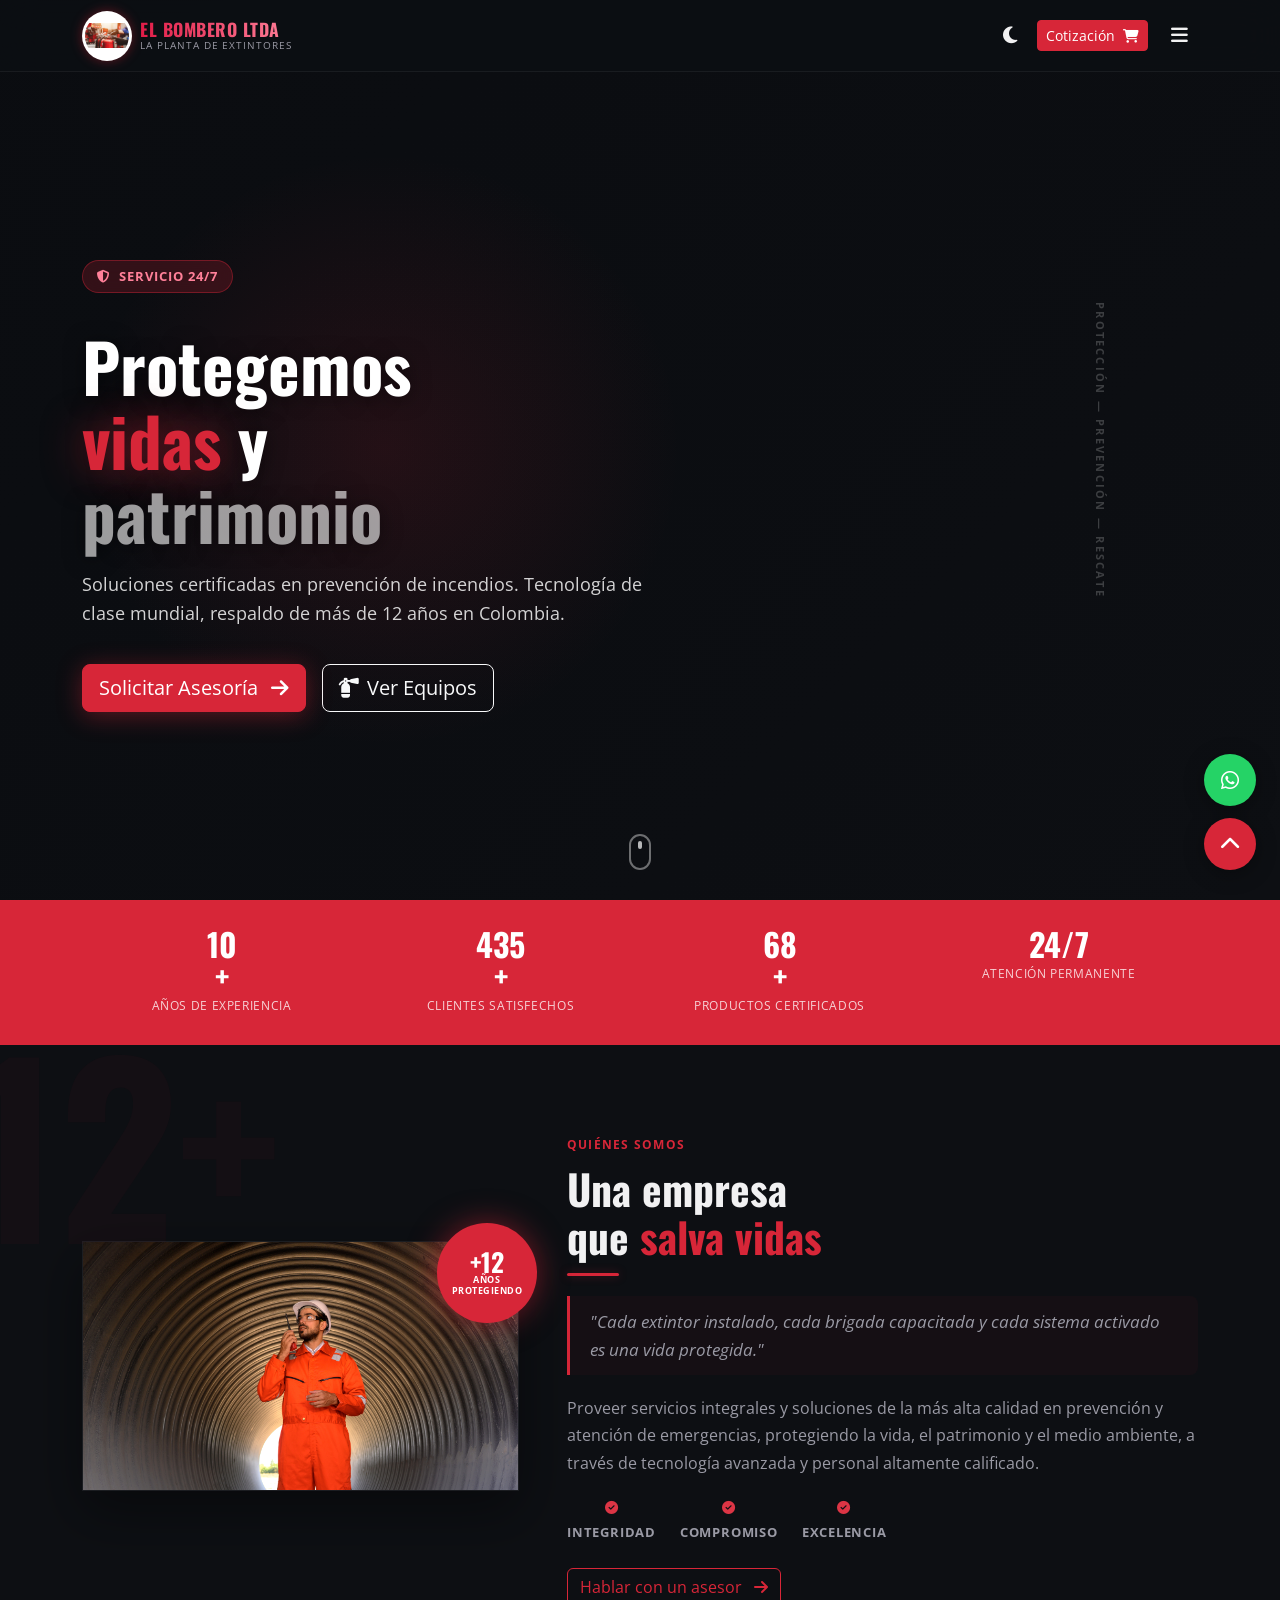
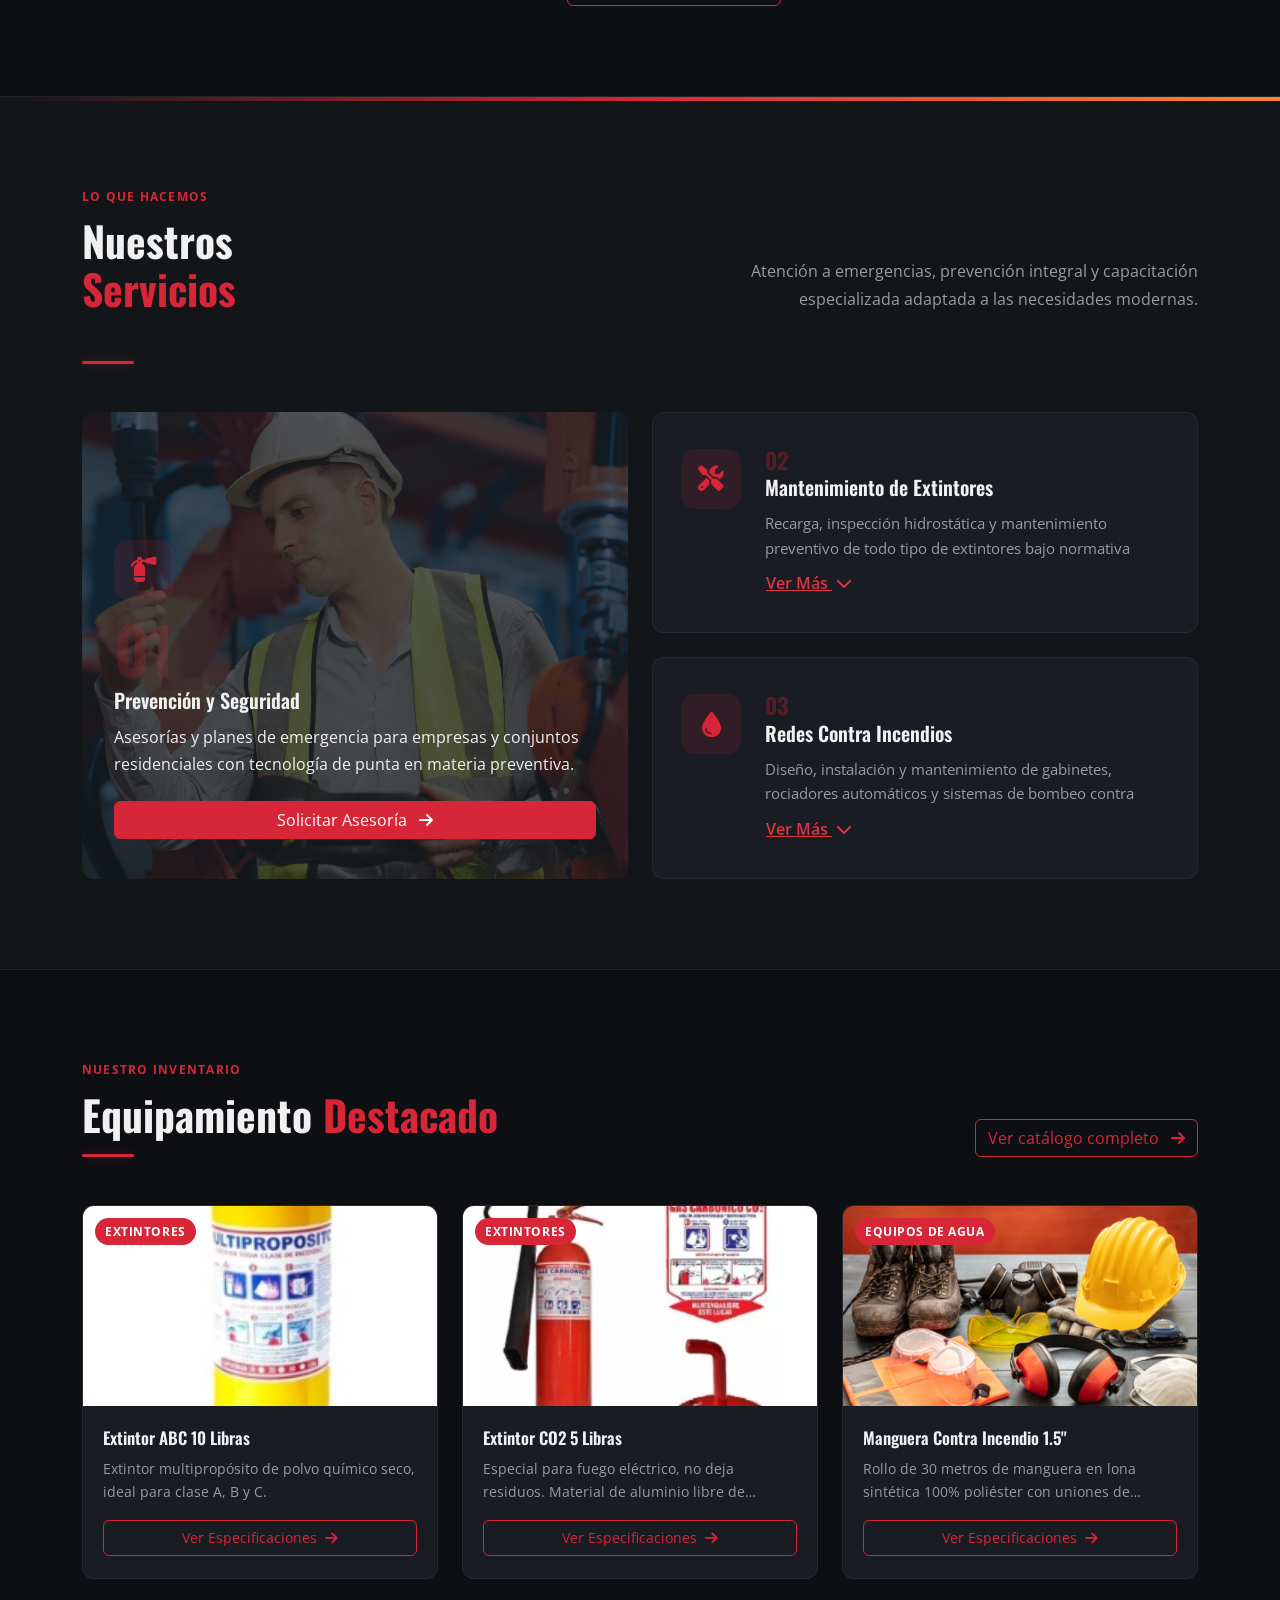
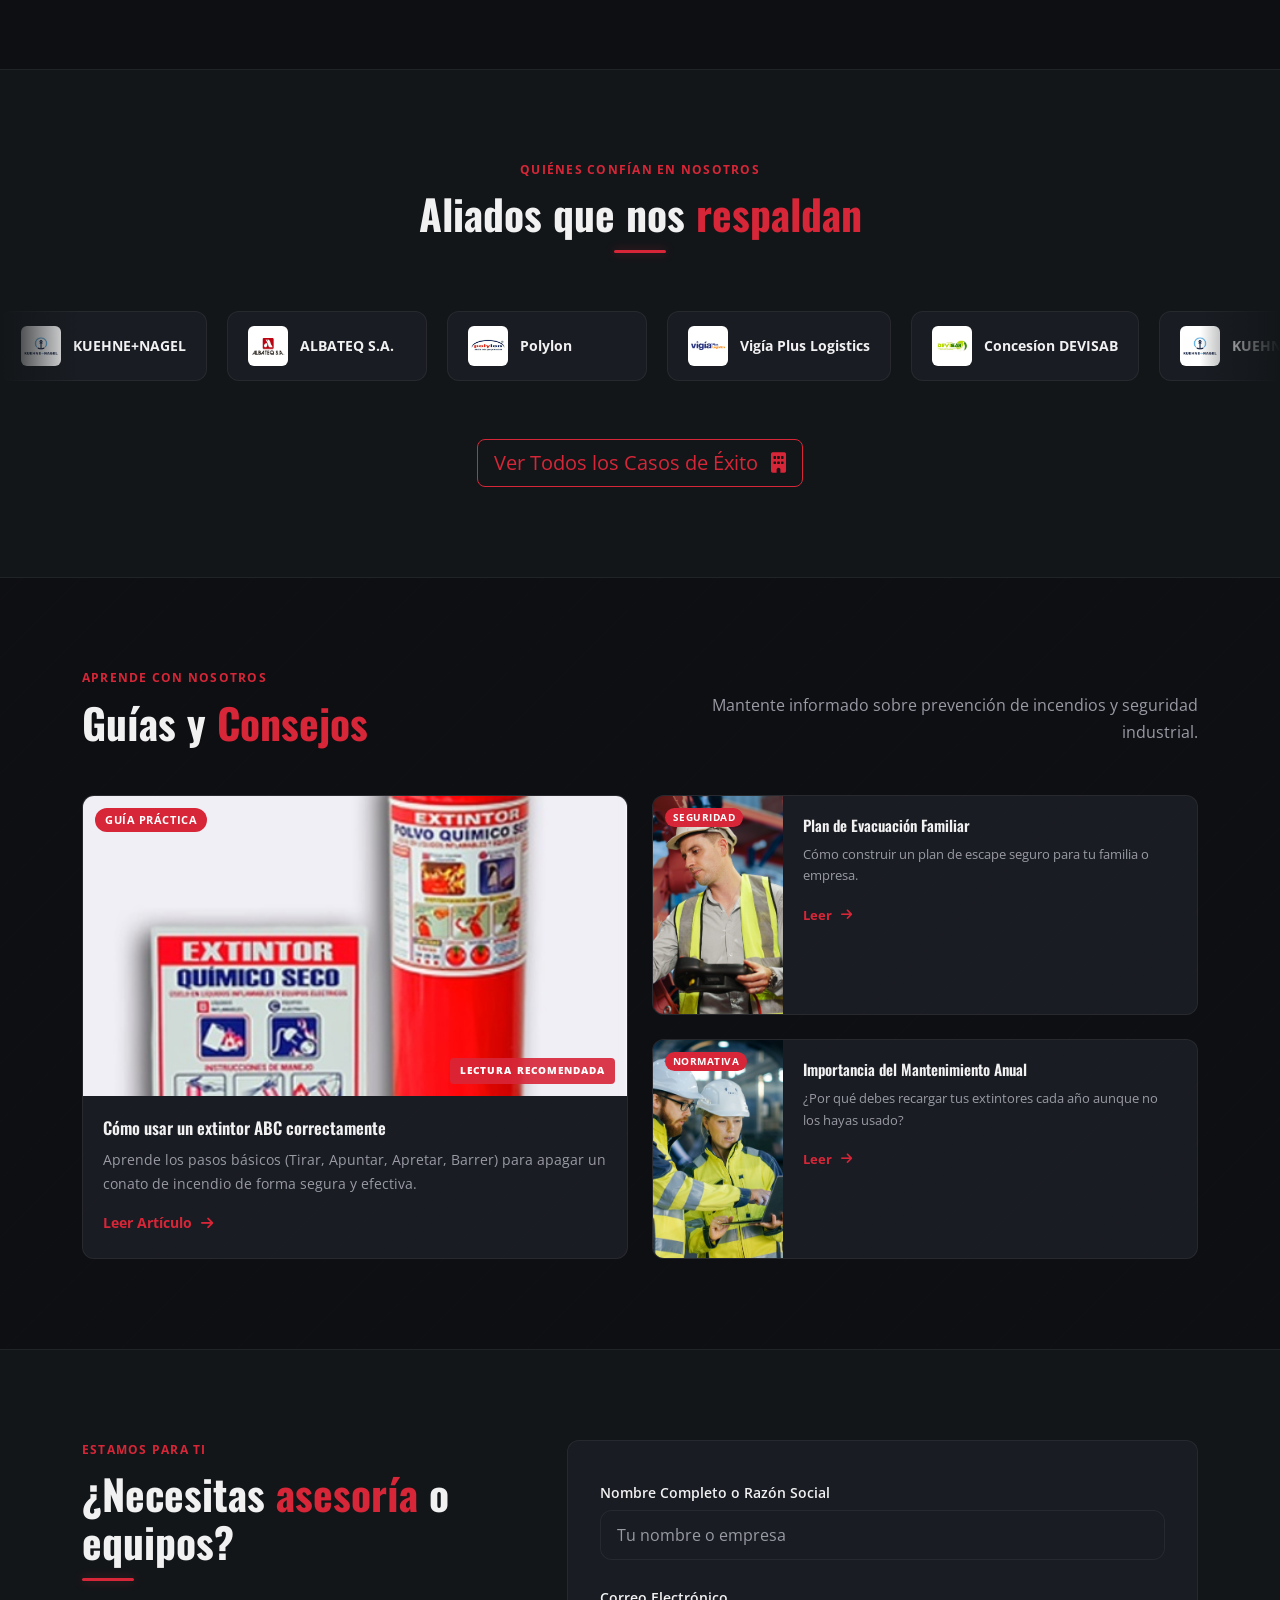
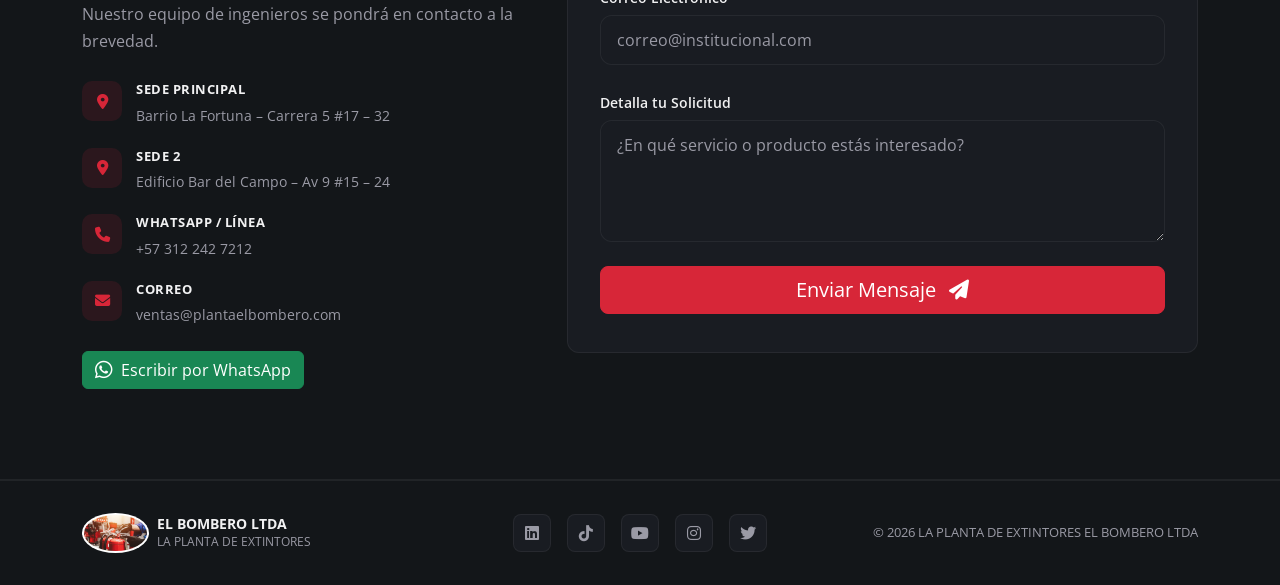
==== commit dee5ac05: "bomberos" ====
--- a/index.html
+++ b/index.html
@@ -4,7 +4,7 @@
     <meta charset="UTF-8">
     <meta name="viewport" content="width=device-width, initial-scale=1.0">
     <title>LA PLANTA DE EXTINTORES EL BOMBERO LTDA | Protección Certificada</title>
-    <meta name="description" content="Más de 20 años protegiendo vidas y patrimonio. Extintores, sistemas contra incendio y capacitación certificada en Colombia.">
+    <meta name="description" content="Más de 12 años protegiendo vidas y patrimonio. Extintores, sistemas contra incendio y capacitación certificada en Colombia.">
     <link href="https://cdn.jsdelivr.net/npm/bootstrap@5.3.3/dist/css/bootstrap.min.css" rel="stylesheet">
     <link rel="stylesheet" href="https://cdnjs.cloudflare.com/ajax/libs/font-awesome/6.4.0/css/all.min.css">
     <link href="https://fonts.googleapis.com/css2?family=Oswald:wght@400;600;700&family=Open+Sans:wght@300;400;600&display=swap" rel="stylesheet">
@@ -49,13 +49,13 @@
     <div class="container hero-content">
         <div class="row">
             <div class="col-lg-8">
-                <span class="badge-tag"><i class="fas fa-shield-alt me-1"></i> Certificado NFPA · Servicio 24/7</span>
+                <span class="badge-tag"><i class="fas fa-shield-alt me-1"></i> Servicio 24/7</span>
                 <h1 class="hero-title mt-3">
                     Protegemos<br>
                     <span class="text-accent hero-accent-word">vidas</span> y<br>
                     <span class="hero-title-light">patrimonio</span>
                 </h1>
-                <p class="hero-desc">Soluciones certificadas en prevención de incendios. Tecnología de clase mundial, respaldo de más de 20 años en Colombia.</p>
+                <p class="hero-desc">Soluciones certificadas en prevención de incendios. Tecnología de clase mundial, respaldo de más de 12 años en Colombia.</p>
                 <div class="d-flex flex-wrap gap-3 mt-4">
                     <a href="#contacto" class="btn btn-danger btn-lg hero-cta-primary">
                         Solicitar Asesoría <i class="fas fa-arrow-right ms-2"></i>
@@ -67,14 +67,7 @@
             </div>
         </div>
 
-        <!-- Tarjeta flotante certificación -->
-        <div class="hero-cert-card d-none d-lg-flex">
-            <i class="fas fa-certificate text-danger fa-2x"></i>
-            <div>
-                <div class="fw-bold" style="font-size:.85rem">Certificación vigente</div>
-                <div style="font-size:.75rem;color:rgba(255,255,255,.6)">NFPA · DIGER · ICONTEC</div>
-            </div>
-        </div>
+        <!-- Tarjeta flotante removida -->
     </div>
 
     <div class="scroll-indicator"><span></span></div>
@@ -86,7 +79,7 @@
         <div class="row g-0 text-center">
             <div class="col-6 col-md-3">
                 <div class="stat-item">
-                    <span class="stat-number" data-count="20">0</span><span class="stat-number">+</span>
+                    <span class="stat-number" data-count="12">0</span><span class="stat-number">+</span>
                     <span class="stat-label">Años de experiencia</span>
                 </div>
             </div>
@@ -114,19 +107,15 @@
 
 <!-- MISIÓN — diseño editorial asimétrico -->
 <section id="mision" class="section-pad mission-editorial">
-    <div class="mission-watermark">20+</div>
+    <div class="mission-watermark">12+</div>
     <div class="container position-relative">
         <div class="row align-items-center g-5">
             <div class="col-lg-5" data-animate="fade-right">
                 <div class="mission-img-wrap">
                     <img src="assets/Bombero_Assets/Imagen_Bombero.png" alt="Misión El Bombero" class="img-fluid">
-                    <div class="mission-badge">
-                        <i class="fas fa-fire-extinguisher"></i>
-                        <span>Certificados NFPA</span>
-                    </div>
                     <!-- Decorativo: años -->
                     <div class="mission-years-badge">
-                        <span class="myd-num">+20</span>
+                        <span class="myd-num">+12</span>
                         <span class="myd-label">AÑOS<br>PROTEGIENDO</span>
                     </div>
                 </div>
